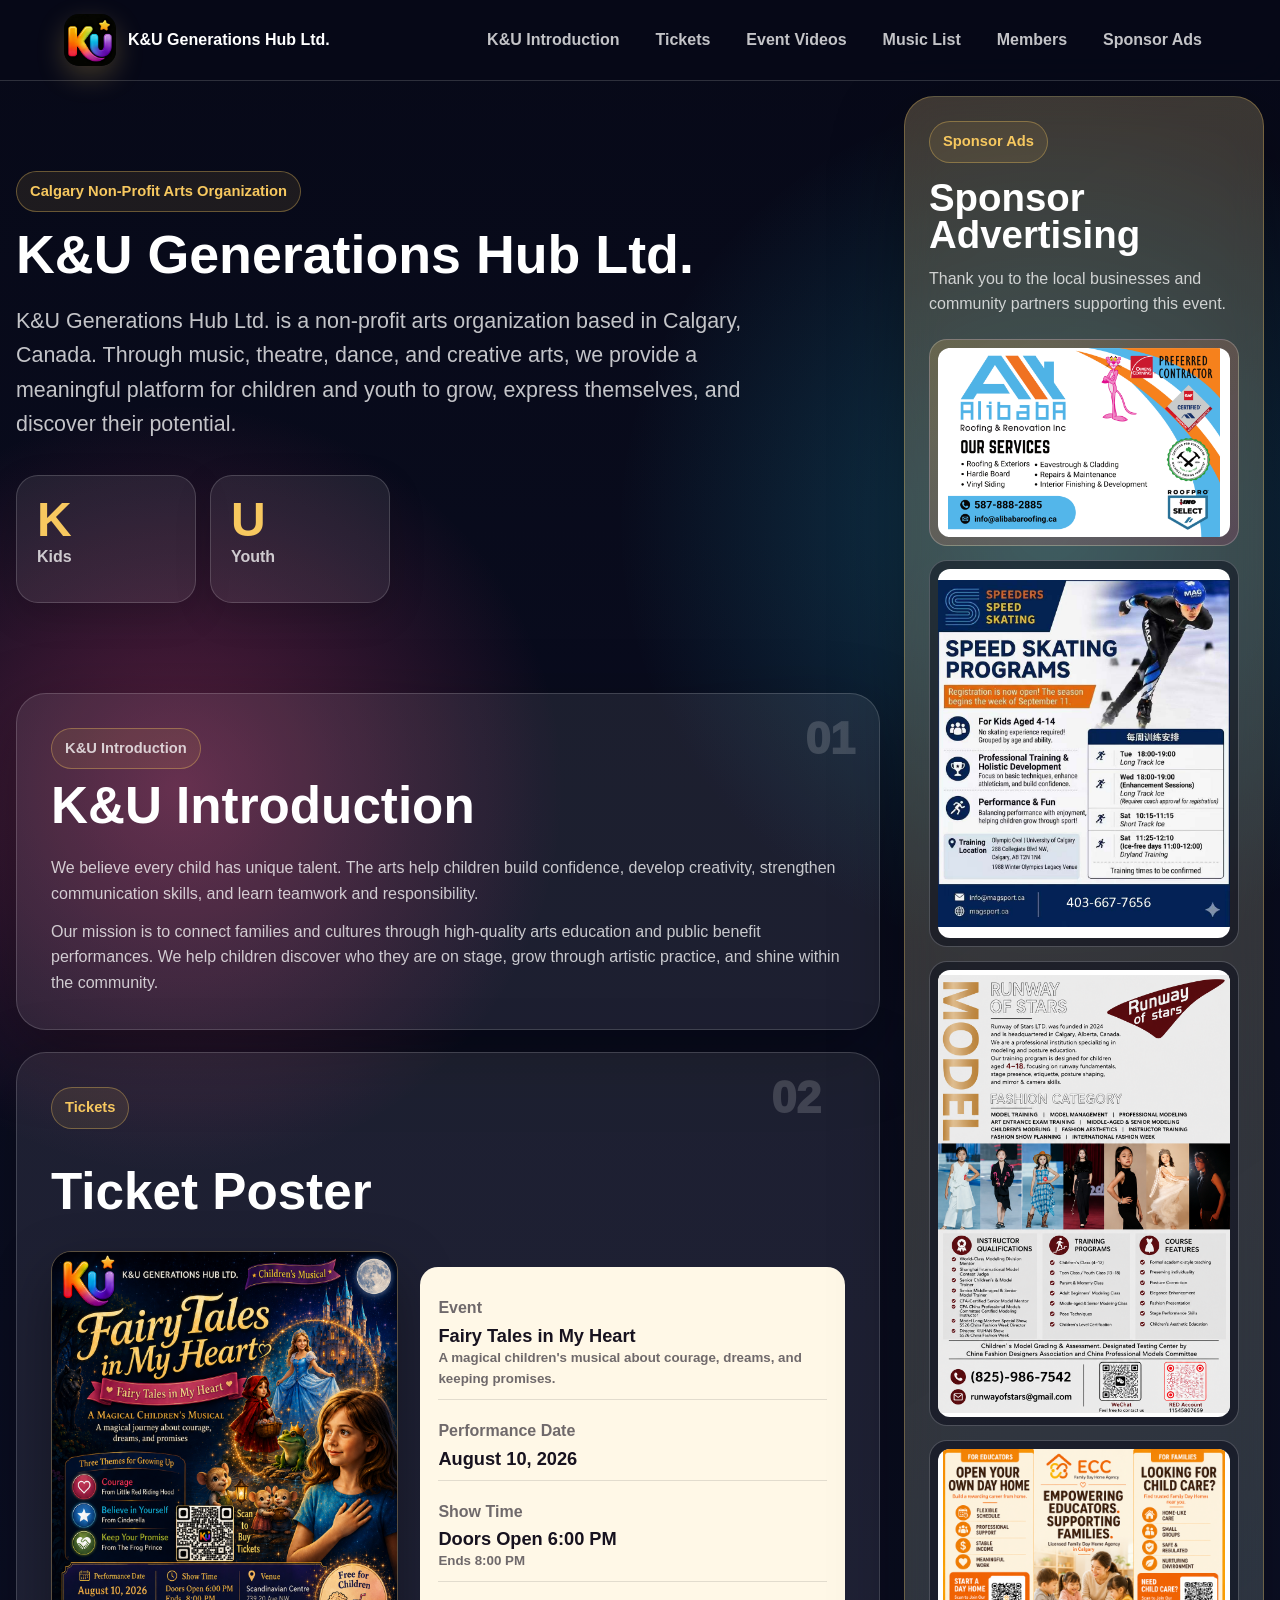
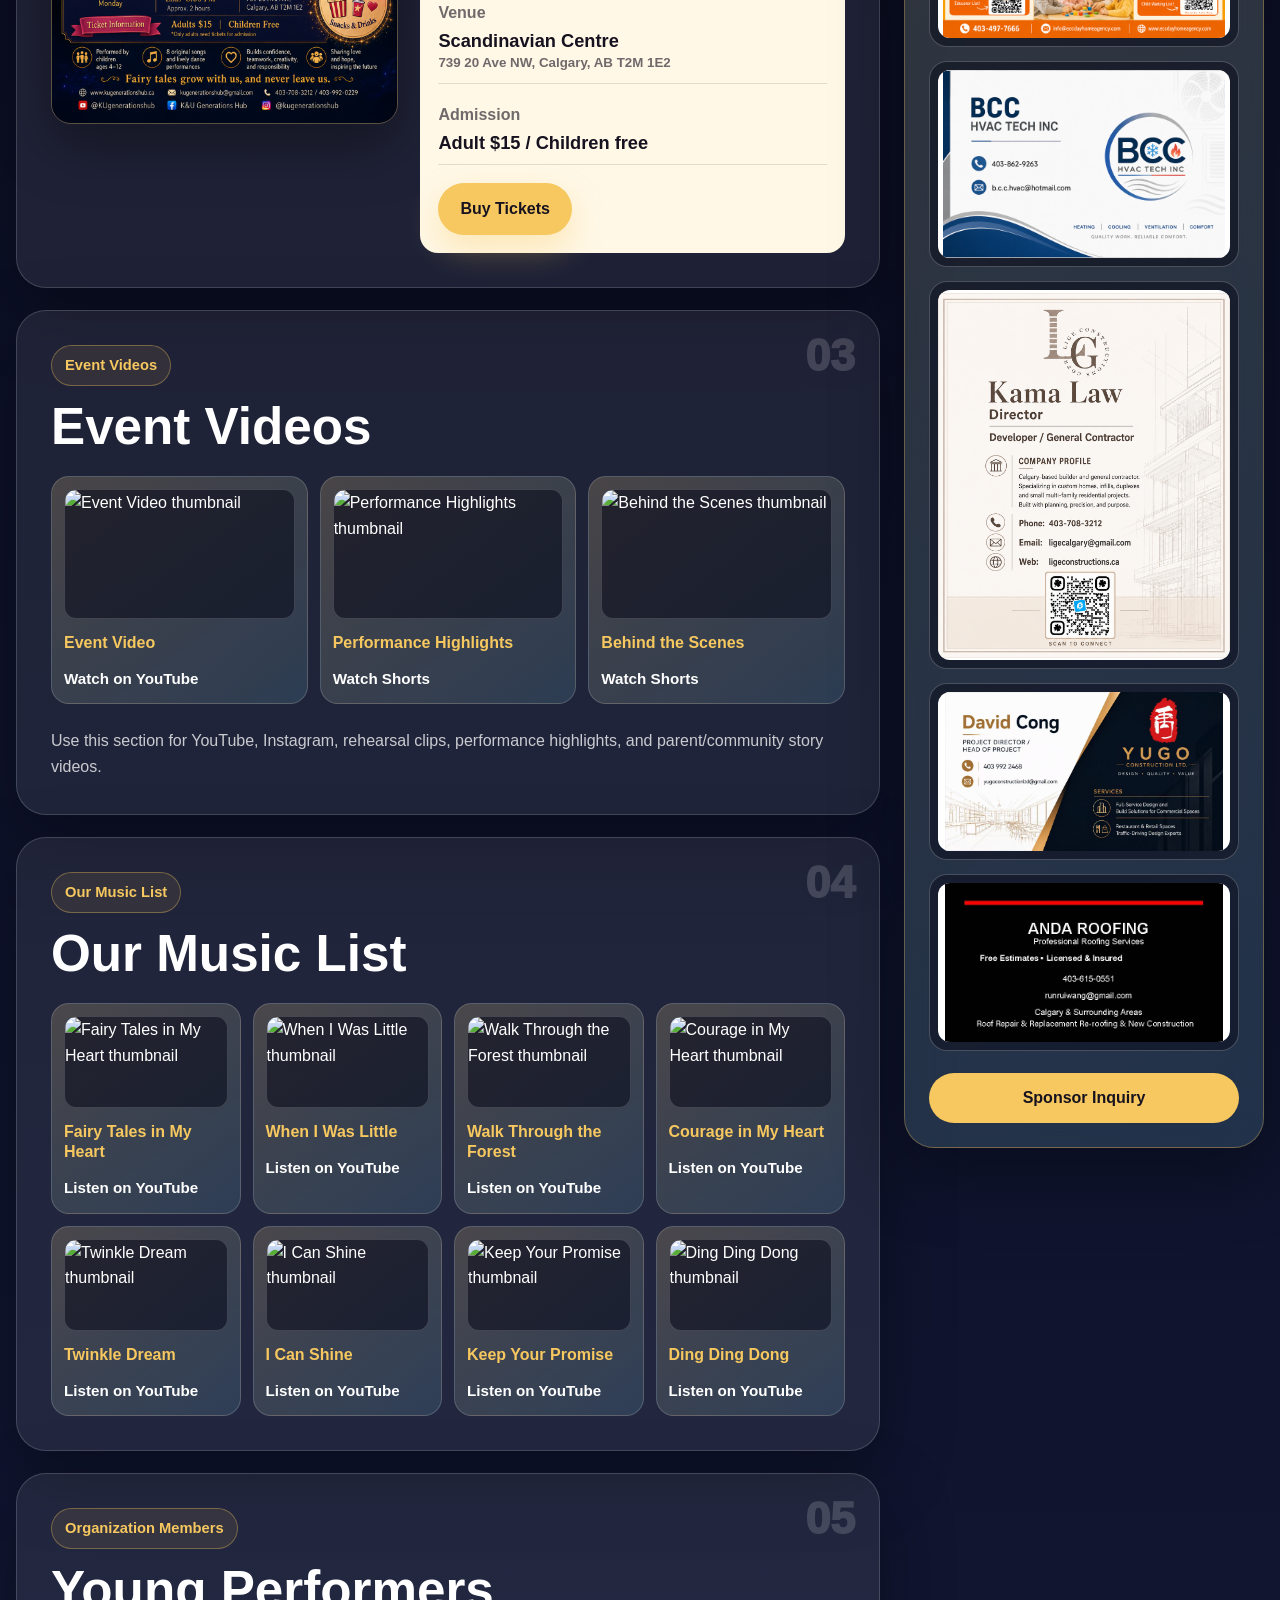
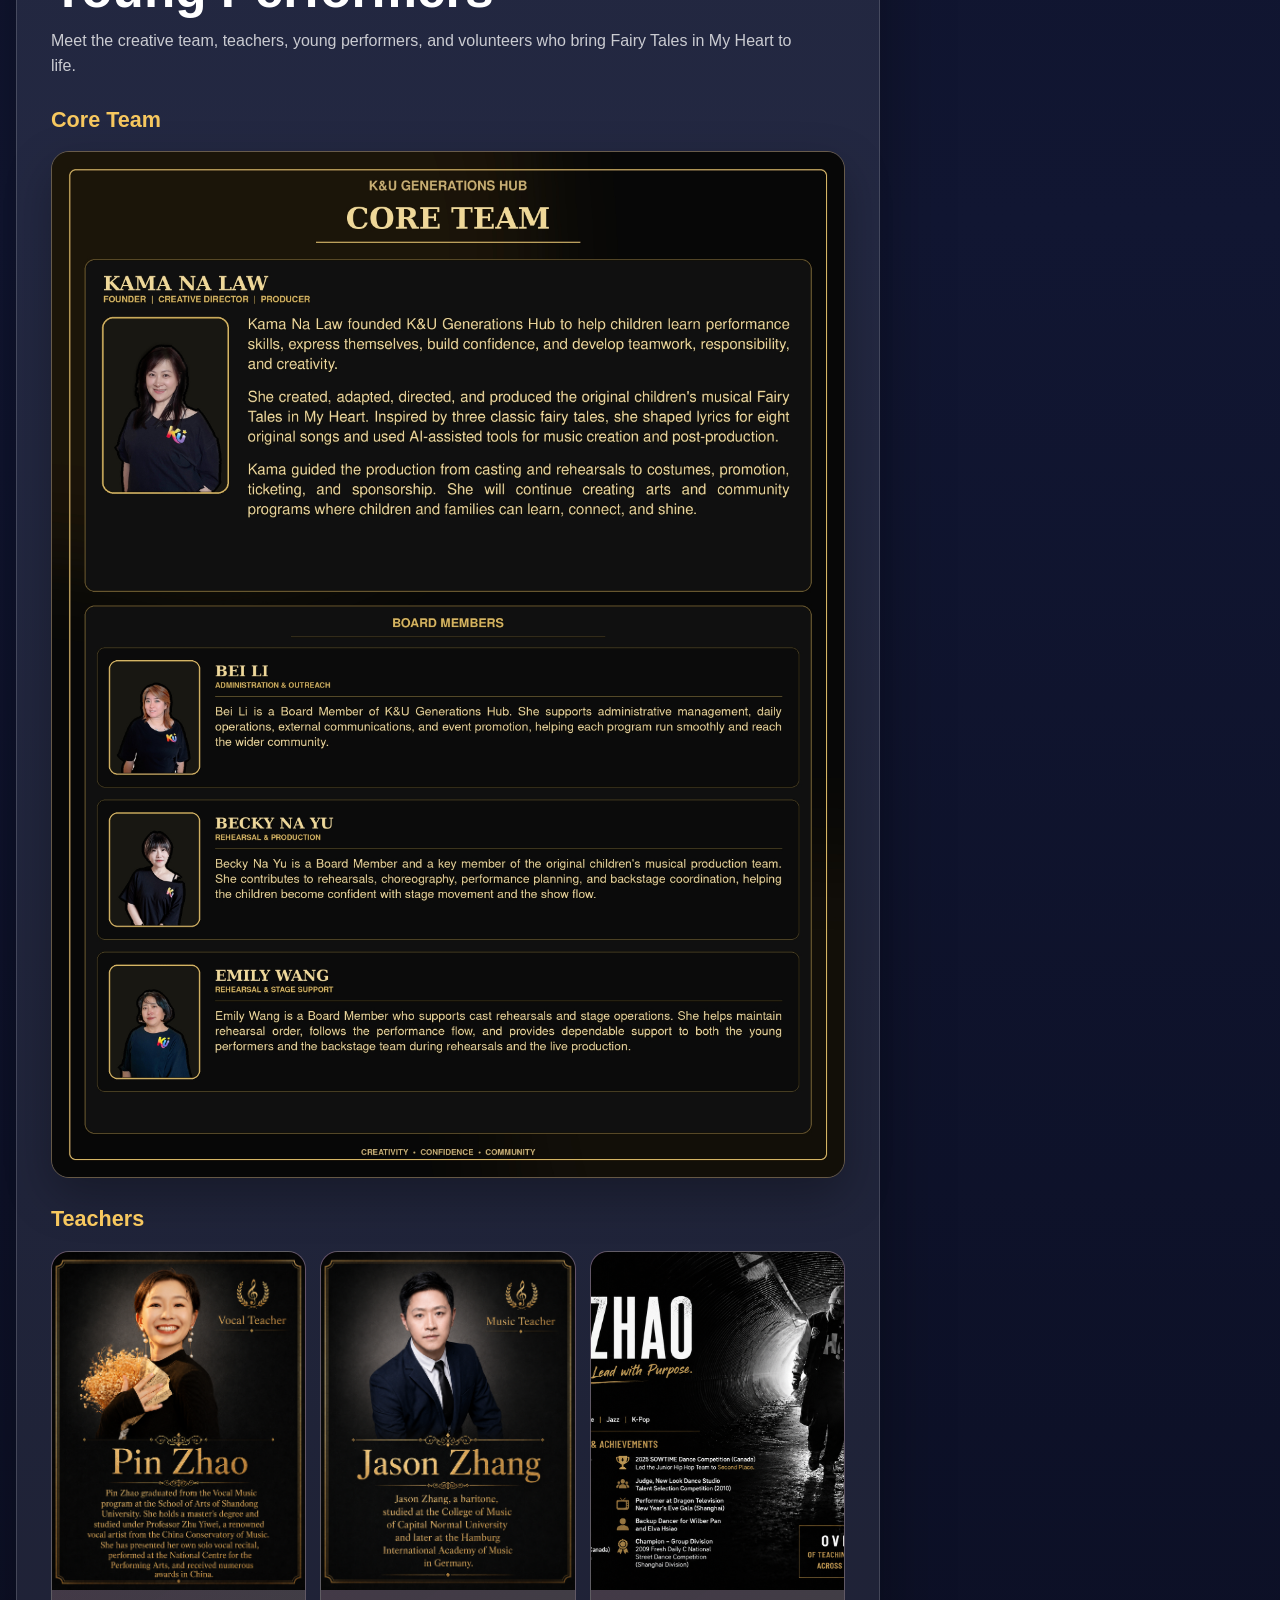
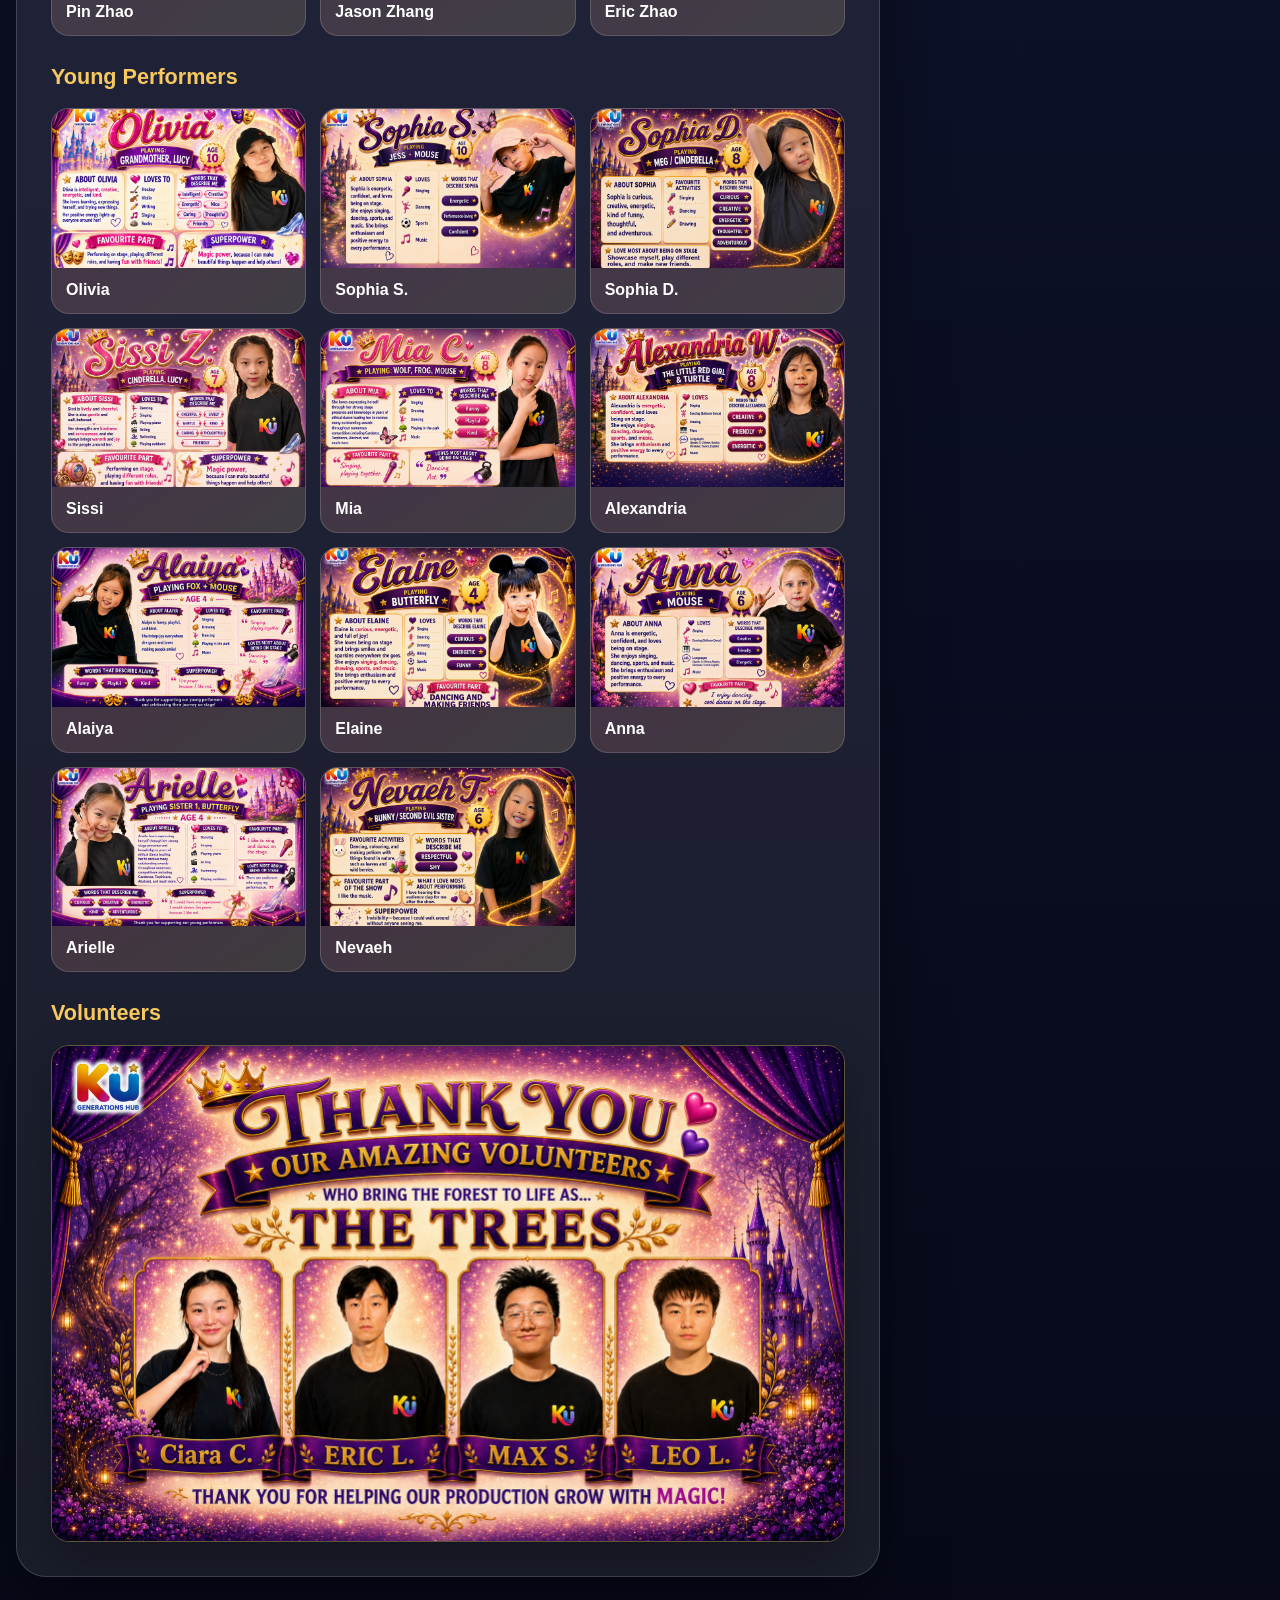
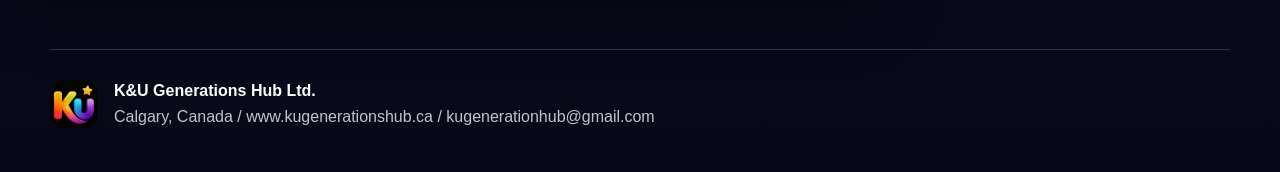
==== index.html @ 38236655 "Add real team and performer member images" ====
<!doctype html>
<html lang="en">
<head>
  <meta charset="utf-8">
  <meta name="viewport" content="width=device-width, initial-scale=1">
  <title>K&U Generations Hub Ltd.</title>
  <meta name="description" content="K&U Generations Hub Ltd. is a Calgary non-profit arts organization supporting children and youth through music, theatre, dance, and creative arts.">
  <link rel="icon" href="assets/images/ku-logo.jpg" type="image/jpeg">
  <link rel="stylesheet" href="styles.css">
</head>
<body>
  <header class="site-header">
    <a class="brand" href="#top" aria-label="K&U Generations Hub Ltd. home">
      <img src="assets/images/ku-logo.jpg" alt="K&U Generations Hub Ltd. logo">
      <span>K&U Generations Hub Ltd.</span>
    </a>
    <nav class="nav-menu" aria-label="Main navigation">
      <a href="#intro">K&U Introduction</a>
      <a href="#tickets">Tickets</a>
      <a href="#videos">Event Videos</a>
      <a href="#music">Music List</a>
      <a href="#members">Members</a>
      <a href="#sponsors">Sponsor Ads</a>
    </nav>
  </header>

  <main id="top">
    <div class="page-layout">
      <div class="main-content">
        <section class="hero" id="intro">
          <div class="hero-text">
            <p class="eyebrow">Calgary Non-Profit Arts Organization</p>
            <h1>K&U Generations Hub Ltd.</h1>
            <p class="lead">
              K&U Generations Hub Ltd. is a non-profit arts organization based in Calgary, Canada.
              Through music, theatre, dance, and creative arts, we provide a meaningful platform for
              children and youth to grow, express themselves, and discover their potential.
            </p>
            <div class="meaning-grid">
              <article>
                <strong>K</strong>
                <span>Kids</span>
              </article>
              <article>
                <strong>U</strong>
                <span>Youth</span>
              </article>
            </div>
          </div>
        </section>

        <section class="columns-section" aria-label="Main website sections">
          <article class="column-card intro-card">
            <div class="column-number">01</div>
            <p class="eyebrow">K&U Introduction</p>
            <h2>K&U Introduction</h2>
            <p>
              We believe every child has unique talent. The arts help children build confidence,
              develop creativity, strengthen communication skills, and learn teamwork and responsibility.
            </p>
            <p>
              Our mission is to connect families and cultures through high-quality arts education
              and public benefit performances. We help children discover who they are on stage,
              grow through artistic practice, and shine within the community.
            </p>
          </article>

          <article class="column-card ticket-card" id="tickets">
            <div class="column-number">02</div>
            <p class="eyebrow">Tickets</p>
            <h2>Ticket Poster</h2>
            <img class="poster" src="assets/images/fairy-tales-ticket-poster.png" alt="Fairy Tales in My Heart ticket poster">
            <div class="ticket-info compact">
              <ul>
                <li><span>Event</span><strong>Fairy Tales in My Heart</strong><small>A magical children's musical about courage, dreams, and keeping promises.</small></li>
                <li><span>Performance Date</span><strong>August 10, 2026</strong></li>
                <li><span>Show Time</span><strong>Doors Open 6:00 PM</strong><small>Ends 8:00 PM</small></li>
                <li><span>Venue</span><strong>Scandinavian Centre</strong><small>739 20 Ave NW, Calgary, AB T2M 1E2</small></li>
                <li><span>Admission</span><strong>Adult $15 / Children free</strong></li>
              </ul>
              <a class="buy-button" href="https://square.link/u/NRVAyaib?src=embed" target="_blank" rel="noopener">Buy Tickets</a>
            </div>
          </article>

          <article class="column-card videos-card" id="videos">
            <div class="column-number">03</div>
            <p class="eyebrow">Event Videos</p>
            <h2>Event Videos</h2>
            <div class="video-list">
              <a class="video-item" href="https://youtu.be/0PIaN4Xwxjk" target="_blank" rel="noopener" aria-label="Watch event video on YouTube">
                <img src="https://img.youtube.com/vi/0PIaN4Xwxjk/hqdefault.jpg" alt="Event Video thumbnail">
                <span>Event Video</span>
                <strong>Watch on YouTube</strong>
              </a>
              <a class="video-item" href="https://youtube.com/shorts/QG84wf9Qjaw?feature=share" target="_blank" rel="noopener" aria-label="Watch performance highlights on YouTube Shorts">
                <img src="https://img.youtube.com/vi/QG84wf9Qjaw/hqdefault.jpg" alt="Performance Highlights thumbnail">
                <span>Performance Highlights</span>
                <strong>Watch Shorts</strong>
              </a>
              <a class="video-item" href="https://youtube.com/shorts/JumNSYQNK64?feature=share" target="_blank" rel="noopener" aria-label="Watch behind the scenes video on YouTube Shorts">
                <img src="https://img.youtube.com/vi/JumNSYQNK64/hqdefault.jpg" alt="Behind the Scenes thumbnail">
                <span>Behind the Scenes</span>
                <strong>Watch Shorts</strong>
              </a>
            </div>
            <p class="video-note">
              Use this section for YouTube, Instagram, rehearsal clips, performance highlights,
              and parent/community story videos.
            </p>
          </article>
        </section>

        <section class="music-section" id="music" aria-label="Our music list">
          <div class="column-card music-card">
            <div class="column-number">04</div>
            <p class="eyebrow">Our Music List</p>
            <h2>Our Music List</h2>
            <div class="music-list">
              <a class="music-item" href="https://youtu.be/6_Ej_U8LphM?si=r85ldvucTSqxPOU5" target="_blank" rel="noopener">
                <img src="https://img.youtube.com/vi/6_Ej_U8LphM/hqdefault.jpg" alt="Fairy Tales in My Heart thumbnail">
                <span>Fairy Tales in My Heart</span>
                <strong>Listen on YouTube</strong>
              </a>
              <a class="music-item" href="https://youtu.be/LoVdP77OT7w?si=3t6QFKu4wYjfTGxF" target="_blank" rel="noopener">
                <img src="https://img.youtube.com/vi/LoVdP77OT7w/hqdefault.jpg" alt="When I Was Little thumbnail">
                <span>When I Was Little</span>
                <strong>Listen on YouTube</strong>
              </a>
              <a class="music-item" href="https://youtu.be/XUxOGo9n_Vw?si=2nyyWbsW5t5L-nQO" target="_blank" rel="noopener">
                <img src="https://img.youtube.com/vi/XUxOGo9n_Vw/hqdefault.jpg" alt="Walk Through the Forest thumbnail">
                <span>Walk Through the Forest</span>
                <strong>Listen on YouTube</strong>
              </a>
              <a class="music-item" href="https://youtu.be/s7mJ6SVFz50?si=1229h3-YjA0xu44q" target="_blank" rel="noopener">
                <img src="https://img.youtube.com/vi/s7mJ6SVFz50/hqdefault.jpg" alt="Courage in My Heart thumbnail">
                <span>Courage in My Heart</span>
                <strong>Listen on YouTube</strong>
              </a>
              <a class="music-item" href="https://youtu.be/vlib7blF-3M?si=nkpiRO6xT84Nm10r" target="_blank" rel="noopener">
                <img src="https://img.youtube.com/vi/vlib7blF-3M/hqdefault.jpg" alt="Twinkle Dream thumbnail">
                <span>Twinkle Dream</span>
                <strong>Listen on YouTube</strong>
              </a>
              <a class="music-item" href="https://youtu.be/huM-LQSi4no?si=jfz4DQmOCFou2rpV" target="_blank" rel="noopener">
                <img src="https://img.youtube.com/vi/huM-LQSi4no/hqdefault.jpg" alt="I Can Shine thumbnail">
                <span>I Can Shine</span>
                <strong>Listen on YouTube</strong>
              </a>
              <a class="music-item" href="https://youtu.be/C2AGCW4T-RY?si=TdszypZ-E_TwWSCav" target="_blank" rel="noopener">
                <img src="https://img.youtube.com/vi/C2AGCW4T-RY/hqdefault.jpg" alt="Keep Your Promise thumbnail">
                <span>Keep Your Promise</span>
                <strong>Listen on YouTube</strong>
              </a>
              <a class="music-item" href="https://youtu.be/BMdBeQa35s8?si=v00Wmjn7p_UnwYmB" target="_blank" rel="noopener">
                <img src="https://img.youtube.com/vi/BMdBeQa35s8/hqdefault.jpg" alt="Ding Ding Dong thumbnail">
                <span>Ding Ding Dong</span>
                <strong>Listen on YouTube</strong>
              </a>
            </div>
          </div>
        </section>

        <section class="members-section" id="members" aria-label="Organization members and young performers">
          <div class="column-card members-card">
            <div class="column-number">05</div>
            <p class="eyebrow">Organization Members</p>
            <h2>Young Performers</h2>
            <p class="members-intro">
              Meet the creative team, teachers, young performers, and volunteers who bring
              Fairy Tales in My Heart to life.
            </p>
            <div class="member-showcase">
              <article class="member-feature">
                <h3>Core Team</h3>
                <img src="assets/images/members/core-team.jpg" alt="K&U Generations Hub core team">
              </article>

              <div class="member-group">
                <h3>Teachers</h3>
                <div class="member-grid teacher-grid">
                  <figure class="member-photo">
                    <img src="assets/images/members/pin-zhao.png" alt="Pin Zhao vocal teacher">
                    <figcaption>Pin Zhao</figcaption>
                  </figure>
                  <figure class="member-photo">
                    <img src="assets/images/members/jason-zhang.png" alt="Jason Zhang music teacher">
                    <figcaption>Jason Zhang</figcaption>
                  </figure>
                  <figure class="member-photo">
                    <img src="assets/images/members/eric-zhao.png" alt="Eric Zhao dance teacher">
                    <figcaption>Eric Zhao</figcaption>
                  </figure>
                </div>
              </div>

              <div class="member-group">
                <h3>Young Performers</h3>
                <div class="member-grid performer-grid">
                  <figure class="member-photo">
                    <img src="assets/images/members/olivia.png" alt="Olivia young performer">
                    <figcaption>Olivia</figcaption>
                  </figure>
                  <figure class="member-photo">
                    <img src="assets/images/members/sophia-s.png" alt="Sophia S. young performer">
                    <figcaption>Sophia S.</figcaption>
                  </figure>
                  <figure class="member-photo">
                    <img src="assets/images/members/sophia-d.png" alt="Sophia D. young performer">
                    <figcaption>Sophia D.</figcaption>
                  </figure>
                  <figure class="member-photo">
                    <img src="assets/images/members/sissi.jpg" alt="Sissi young performer">
                    <figcaption>Sissi</figcaption>
                  </figure>
                  <figure class="member-photo">
                    <img src="assets/images/members/mia.png" alt="Mia young performer">
                    <figcaption>Mia</figcaption>
                  </figure>
                  <figure class="member-photo">
                    <img src="assets/images/members/alexandria.png" alt="Alexandria young performer">
                    <figcaption>Alexandria</figcaption>
                  </figure>
                  <figure class="member-photo">
                    <img src="assets/images/members/alaiya.png" alt="Alaiya young performer">
                    <figcaption>Alaiya</figcaption>
                  </figure>
                  <figure class="member-photo">
                    <img src="assets/images/members/elaine.png" alt="Elaine young performer">
                    <figcaption>Elaine</figcaption>
                  </figure>
                  <figure class="member-photo">
                    <img src="assets/images/members/anna.png" alt="Anna young performer">
                    <figcaption>Anna</figcaption>
                  </figure>
                  <figure class="member-photo">
                    <img src="assets/images/members/arielle.png" alt="Arielle young performer">
                    <figcaption>Arielle</figcaption>
                  </figure>
                  <figure class="member-photo">
                    <img src="assets/images/members/nevaeh.png" alt="Nevaeh young performer">
                    <figcaption>Nevaeh</figcaption>
                  </figure>
                </div>
              </div>

              <article class="member-feature">
                <h3>Volunteers</h3>
                <img src="assets/images/members/volunteers.png" alt="K&U Generations Hub volunteers">
              </article>
            </div>
          </div>
        </section>

      </div>

      <aside class="sponsor-sidebar" id="sponsors" aria-label="Sponsor advertising">
        <p class="eyebrow">Sponsor Ads</p>
        <h2>Sponsor Advertising</h2>
        <p class="sponsor-intro">Thank you to the local businesses and community partners supporting this event.</p>
        <div class="ad-slots">
          <figure class="ad-slot ad-landscape featured-ad">
            <img src="assets/images/sponsors/alibaba-banner.png" alt="AliBaba sponsor banner">
          </figure>
          <figure class="ad-slot ad-portrait">
            <img src="assets/images/sponsors/speeders-speed-skating.jpg" alt="Speeders Speed Skating sponsor ad">
          </figure>
          <figure class="ad-slot ad-tall">
            <img src="assets/images/sponsors/runway-of-stars.png" alt="Runway of Stars sponsor ad">
          </figure>
          <figure class="ad-slot ad-landscape">
            <img src="assets/images/sponsors/ecc-day-home-agency.png" alt="ECC Family Day Home Agency sponsor ad">
          </figure>
          <figure class="ad-slot ad-landscape">
            <img src="assets/images/sponsors/bcc-hvac-tech.png" alt="BCC HVAC Tech Inc sponsor ad">
          </figure>
          <figure class="ad-slot ad-portrait">
            <img src="assets/images/sponsors/lige-construction.png" alt="Lige Construction sponsor ad">
          </figure>
          <figure class="ad-slot ad-wide">
            <img src="assets/images/sponsors/yugo-construction.jpg" alt="YUGO Construction sponsor ad">
          </figure>
          <figure class="ad-slot ad-wide">
            <img src="assets/images/sponsors/anda-roofing.jpg" alt="ANDA Roofing sponsor ad">
          </figure>
        </div>
        <a class="sponsor-button" href="mailto:kugenerationhub@gmail.com?subject=Sponsor%20Advertising%20Inquiry">Sponsor Inquiry</a>
      </aside>
    </div>
  </main>

  <footer class="site-footer">
    <img src="assets/images/ku-logo.jpg" alt="" aria-hidden="true">
    <div>
      <strong>K&U Generations Hub Ltd.</strong>
      <p>Calgary, Canada / www.kugenerationshub.ca / kugenerationhub@gmail.com</p>
    </div>
  </footer>
</body>
</html>
---- styles.css ----
:root {
  --night: #070918;
  --midnight: #111632;
  --ink: #17121f;
  --gold: #f7c85f;
  --rose: #f04480;
  --cyan: #28c8ee;
  --white: #ffffff;
  --soft: rgba(255, 255, 255, 0.76);
  --line: rgba(255, 255, 255, 0.16);
  --panel: rgba(255, 255, 255, 0.08);
  --shadow: 0 24px 70px rgba(0, 0, 0, 0.34);
}

* {
  box-sizing: border-box;
}

html {
  scroll-behavior: smooth;
}

body {
  margin: 0;
  color: var(--white);
  font-family: Inter, "Segoe UI", Arial, sans-serif;
  line-height: 1.6;
  background:
    radial-gradient(circle at 14% 12%, rgba(240, 68, 128, 0.35), transparent 24rem),
    radial-gradient(circle at 82% 8%, rgba(40, 200, 238, 0.26), transparent 27rem),
    linear-gradient(180deg, var(--night), var(--midnight) 52%, var(--night));
}

a {
  color: inherit;
  text-decoration: none;
}

img {
  display: block;
  max-width: 100%;
}

.site-header {
  position: sticky;
  top: 0;
  z-index: 10;
  display: flex;
  align-items: center;
  justify-content: space-between;
  gap: 20px;
  padding: 14px clamp(18px, 5vw, 64px);
  background: rgba(7, 9, 24, 0.82);
  border-bottom: 1px solid var(--line);
  backdrop-filter: blur(18px);
}

.brand {
  display: flex;
  align-items: center;
  gap: 12px;
  font-weight: 900;
}

.brand img {
  width: 52px;
  height: 52px;
  object-fit: cover;
  border-radius: 15px;
  box-shadow: 0 10px 28px rgba(247, 200, 95, 0.24);
}

.nav-menu {
  display: flex;
  gap: 8px;
  font-weight: 800;
}

.nav-menu a {
  padding: 10px 14px;
  color: var(--soft);
  border-radius: 999px;
}

.nav-menu a:hover {
  color: var(--white);
  background: var(--panel);
}

.page-layout {
  width: min(1440px, calc(100% - 32px));
  margin: 0 auto;
  display: grid;
  grid-template-columns: minmax(0, 1fr) minmax(300px, 360px);
  gap: 24px;
  align-items: start;
}

.main-content {
  min-width: 0;
}

.hero {
  min-height: auto;
  padding: clamp(44px, 7vw, 90px) 0;
}

.hero-text {
  max-width: 900px;
}

.eyebrow {
  display: inline-flex;
  width: fit-content;
  margin: 0 0 16px;
  padding: 8px 13px;
  color: var(--gold);
  font-size: 0.92rem;
  font-weight: 900;
  border: 1px solid rgba(247, 200, 95, 0.35);
  border-radius: 999px;
  background: rgba(247, 200, 95, 0.09);
}

h1,
h2,
h3,
p {
  margin-top: 0;
}

h1 {
  margin-bottom: 22px;
  font-size: clamp(2.1rem, 4.2vw, 4.4rem);
  line-height: 1;
  white-space: nowrap;
}

h2 {
  margin-bottom: 12px;
  font-size: clamp(1.9rem, 4vw, 3.5rem);
  line-height: 0.98;
}

.lead,
.intro-card p,
.section-heading p,
.video-note,
.site-footer p {
  color: var(--soft);
}

.lead {
  max-width: 760px;
  font-size: clamp(1.12rem, 2vw, 1.34rem);
}

.meaning-grid {
  display: grid;
  grid-template-columns: repeat(2, minmax(120px, 180px));
  gap: 14px;
  margin-top: 34px;
}

.meaning-grid article {
  min-height: 128px;
  padding: 20px;
  border: 1px solid var(--line);
  border-radius: 22px;
  background: var(--panel);
  box-shadow: 0 12px 36px rgba(0, 0, 0, 0.15);
}

.meaning-grid strong {
  display: block;
  color: var(--gold);
  font-size: 3rem;
  line-height: 1;
}

.meaning-grid span {
  color: var(--soft);
  font-weight: 800;
}

.columns-section {
  display: grid;
  grid-template-columns: 1fr;
  gap: 22px;
  align-items: start;
}

.column-card {
  position: relative;
  min-height: 100%;
  padding: clamp(24px, 4vw, 34px);
  border: 1px solid var(--line);
  border-radius: 30px;
  background: var(--panel);
  box-shadow: var(--shadow);
}

.column-number {
  position: absolute;
  top: 22px;
  right: 24px;
  color: rgba(255, 255, 255, 0.16);
  font-size: 2.8rem;
  line-height: 1;
  font-weight: 950;
}

.intro-card {
  display: grid;
  align-content: start;
  gap: 12px;
}

.ticket-card {
  display: grid;
  grid-template-columns: minmax(280px, 0.9fr) minmax(320px, 1.1fr);
  gap: 22px;
  align-items: start;
}

.ticket-card .column-number,
.ticket-card .eyebrow,
.ticket-card h2 {
  grid-column: 1 / -1;
}

.intro-card p,
.video-note {
  margin-bottom: 0;
}

.poster {
  width: 100%;
  border: 1px solid rgba(247, 200, 95, 0.28);
  border-radius: 20px;
  box-shadow: 0 22px 56px rgba(0, 0, 0, 0.36);
}

.ticket-info {
  color: var(--ink);
  background: #fff8e7;
}

.ticket-info.compact {
  margin-top: 16px;
  padding: 18px;
  border-radius: 18px;
}

.ticket-info ul {
  display: grid;
  gap: 8px;
  padding: 0;
  margin: 0 0 18px;
  list-style: none;
}

.ticket-info li {
  padding: 10px 0;
  border-bottom: 1px solid rgba(23, 18, 31, 0.12);
}

.ticket-info span,
.ticket-info small {
  display: block;
  color: rgba(23, 18, 31, 0.62);
  font-weight: 800;
}

.ticket-info strong {
  display: block;
  margin-top: 4px;
  font-size: 1.14rem;
  line-height: 1.2;
}

.buy-button {
  display: inline-flex;
  min-height: 52px;
  align-items: center;
  justify-content: center;
  padding: 13px 22px;
  color: var(--ink);
  font-weight: 900;
  border-radius: 999px;
  background: var(--gold);
  box-shadow: 0 14px 32px rgba(247, 200, 95, 0.36);
}

.video-list {
  display: grid;
  grid-template-columns: repeat(3, minmax(0, 1fr));
  gap: 12px;
  margin: 24px 0;
}

.video-item,
.music-item {
  display: grid;
  gap: 14px;
  min-height: 92px;
  padding: 12px;
  border: 1px solid var(--line);
  border-radius: 18px;
  background:
    linear-gradient(145deg, rgba(247, 200, 95, 0.14), rgba(40, 200, 238, 0.08)),
    rgba(255, 255, 255, 0.06);
}

.video-item {
  grid-template-columns: 1fr;
  align-content: start;
}

.music-item {
  grid-template-columns: 1fr;
  align-content: start;
}

.video-item img,
.music-item img {
  width: 100%;
  aspect-ratio: 16 / 9;
  object-fit: cover;
  border: 1px solid rgba(255, 255, 255, 0.16);
  border-radius: 12px;
  background: rgba(7, 9, 24, 0.55);
}

.video-item span,
.music-item span {
  color: var(--gold);
  font-weight: 900;
  line-height: 1.25;
}

.video-item strong,
.music-item strong {
  color: var(--white);
  font-size: 0.95rem;
}

.music-section {
  margin-top: 22px;
}

.members-section {
  margin-top: 22px;
}

.music-card {
  min-height: auto;
}

.music-list {
  display: grid;
  grid-template-columns: repeat(4, minmax(0, 1fr));
  gap: 12px;
  margin-top: 24px;
}

.members-intro {
  max-width: 760px;
  color: var(--soft);
}

.member-showcase {
  display: grid;
  gap: 24px;
  margin-top: 24px;
}

.member-feature,
.member-group {
  display: grid;
  gap: 14px;
}

.member-feature h3,
.member-group h3 {
  margin-bottom: 0;
  color: var(--gold);
  font-size: 1.35rem;
}

.member-feature img {
  width: 100%;
  border: 1px solid rgba(247, 200, 95, 0.32);
  border-radius: 18px;
  box-shadow: 0 18px 46px rgba(0, 0, 0, 0.28);
}

.member-grid {
  display: grid;
  gap: 14px;
}

.teacher-grid {
  grid-template-columns: repeat(3, minmax(0, 1fr));
}

.performer-grid {
  grid-template-columns: repeat(3, minmax(0, 1fr));
}

.member-photo {
  margin: 0;
  overflow: hidden;
  border: 1px solid var(--line);
  border-radius: 18px;
  background:
    linear-gradient(145deg, rgba(240, 68, 128, 0.14), rgba(247, 200, 95, 0.1)),
    rgba(255, 255, 255, 0.06);
}

.member-photo img {
  width: 100%;
  aspect-ratio: 16 / 10;
  object-fit: cover;
  background: rgba(7, 9, 24, 0.55);
}

.teacher-grid .member-photo img {
  aspect-ratio: 3 / 4;
  object-fit: cover;
}

.member-photo figcaption {
  padding: 12px 14px 14px;
  color: var(--white);
  font-weight: 900;
  line-height: 1.2;
}

.sponsor-sidebar {
  position: sticky;
  top: 96px;
  width: 100%;
  max-height: none;
  overflow: visible;
  margin-top: 0;
  padding: 24px;
  border: 1px solid rgba(247, 200, 95, 0.3);
  border-radius: 30px;
  background:
    linear-gradient(145deg, rgba(247, 200, 95, 0.16), rgba(40, 200, 238, 0.08)),
    rgba(255, 255, 255, 0.08);
  box-shadow: var(--shadow);
  backdrop-filter: blur(18px);
}

.sponsor-sidebar h2 {
  font-size: clamp(1.65rem, 3vw, 2.4rem);
}

.sponsor-intro {
  color: var(--soft);
}

.ad-slots {
  display: grid;
  gap: 14px;
  margin: 22px 0;
}

.ad-slot {
  margin: 0;
  overflow: hidden;
  padding: 8px;
  border: 1px solid rgba(255, 255, 255, 0.22);
  border-radius: 18px;
  background: rgba(7, 9, 24, 0.48);
}

.ad-slot.featured-ad {
  background: linear-gradient(145deg, rgba(247, 200, 95, 0.22), rgba(240, 68, 128, 0.16));
}

.ad-slot img {
  width: 100%;
  height: 100%;
  object-fit: contain;
  border-radius: 12px;
  background: #fff;
}

.ad-landscape {
  aspect-ratio: 3 / 2;
}

.ad-wide {
  aspect-ratio: 7 / 4;
}

.ad-portrait {
  aspect-ratio: 4 / 5;
}

.ad-tall {
  aspect-ratio: 2 / 3;
}

.sponsor-button {
  display: inline-flex;
  width: 100%;
  min-height: 50px;
  align-items: center;
  justify-content: center;
  padding: 12px 16px;
  border-radius: 999px;
  color: var(--ink);
  background: var(--gold);
  font-weight: 900;
}

.site-footer {
  width: min(1180px, calc(100% - 32px));
  margin: 72px auto 0;
  padding: 28px 0 42px;
  display: flex;
  align-items: center;
  gap: 16px;
  border-top: 1px solid var(--line);
}

.site-footer img {
  width: 48px;
  height: 48px;
  object-fit: cover;
  border-radius: 14px;
}

.site-footer p {
  margin-bottom: 0;
}

@media (max-width: 980px) {
  .page-layout {
    width: min(1180px, calc(100% - 32px));
    grid-template-columns: 1fr;
  }

  .hero,
  .columns-section {
    grid-template-columns: 1fr;
  }

  .hero {
    min-height: auto;
  }

  .sponsor-sidebar {
    position: static;
    margin-top: 28px;
  }

  .ticket-card {
    grid-template-columns: 1fr;
  }

  .music-list {
    grid-template-columns: repeat(2, minmax(0, 1fr));
  }

  .video-list {
    grid-template-columns: 1fr;
  }

  .member-grid {
    grid-template-columns: 1fr;
  }
}

@media (max-width: 640px) {
  .site-header,
  .site-footer {
    align-items: flex-start;
    flex-direction: column;
  }

  .nav-menu {
    flex-wrap: wrap;
  }

  .meaning-grid {
    grid-template-columns: 1fr;
  }

  h1 {
    font-size: clamp(1.75rem, 8vw, 2.4rem);
  }

  .music-list {
    grid-template-columns: 1fr;
  }

}
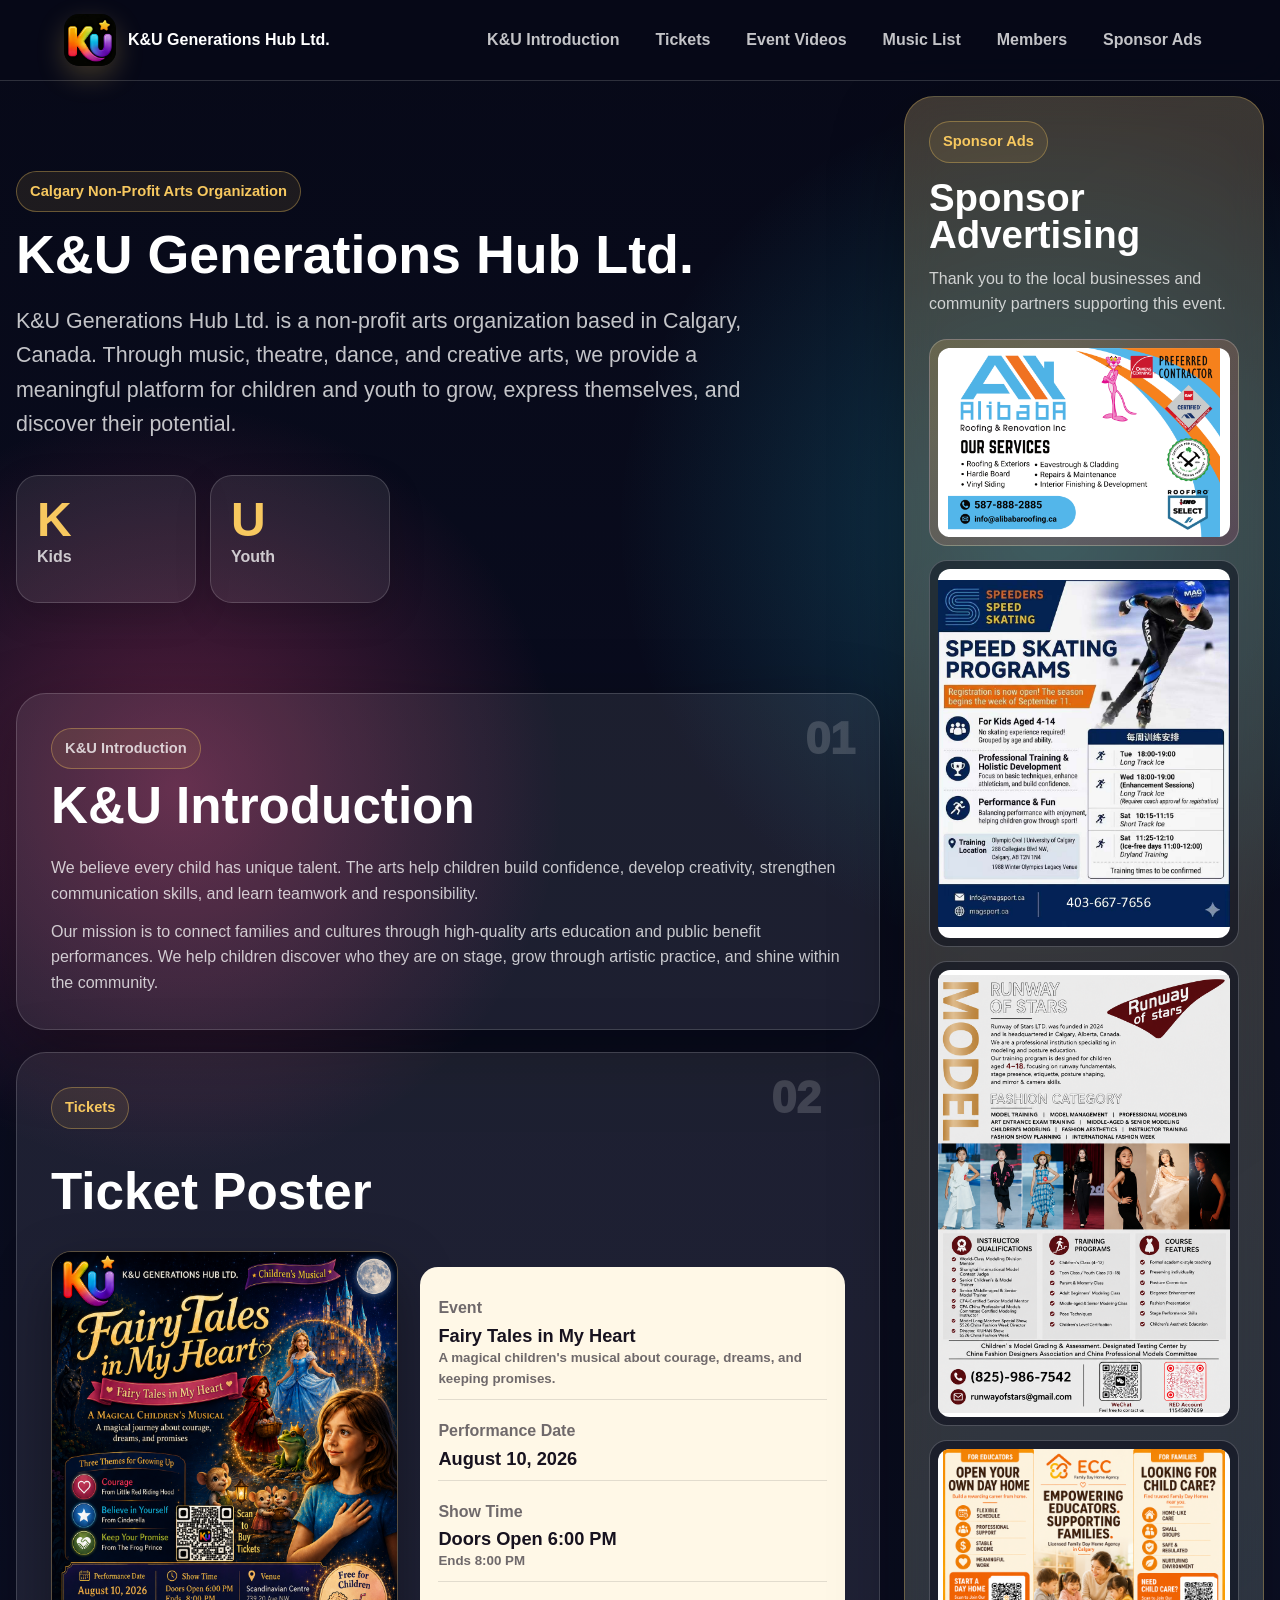
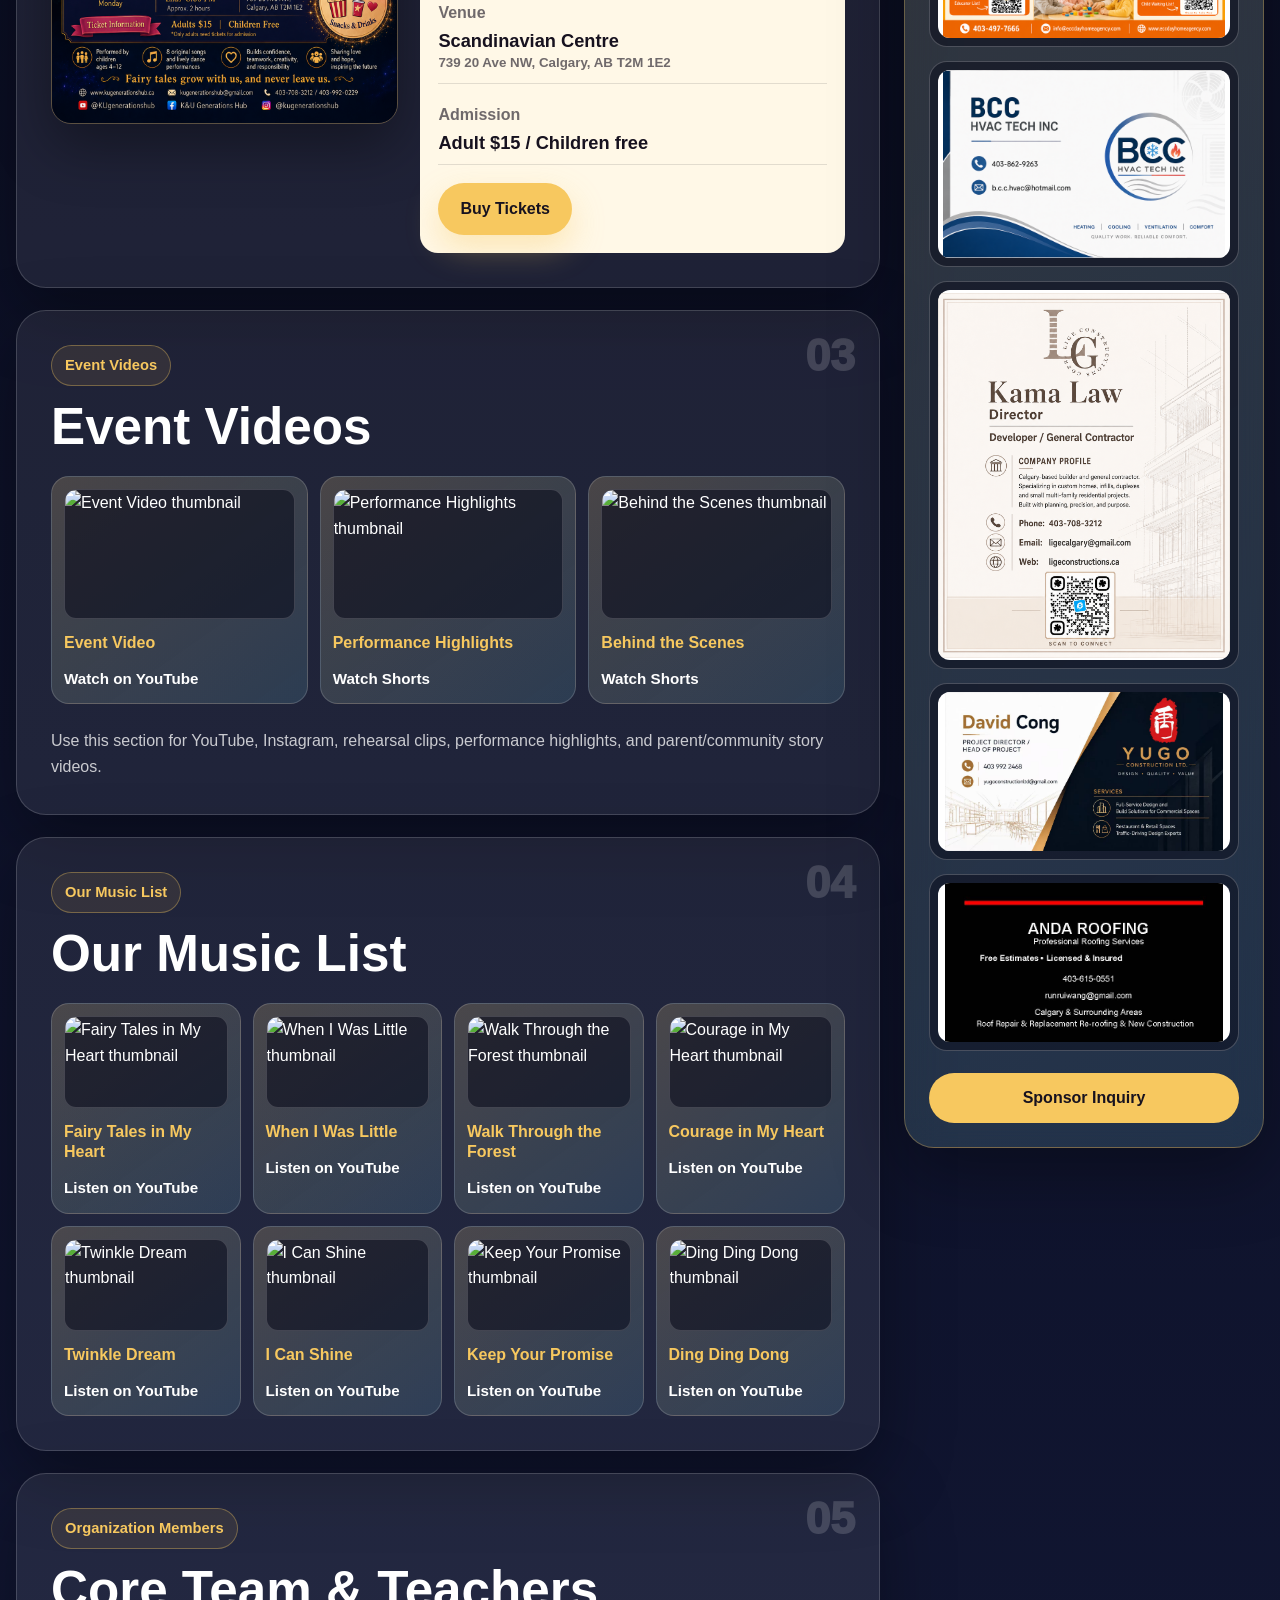
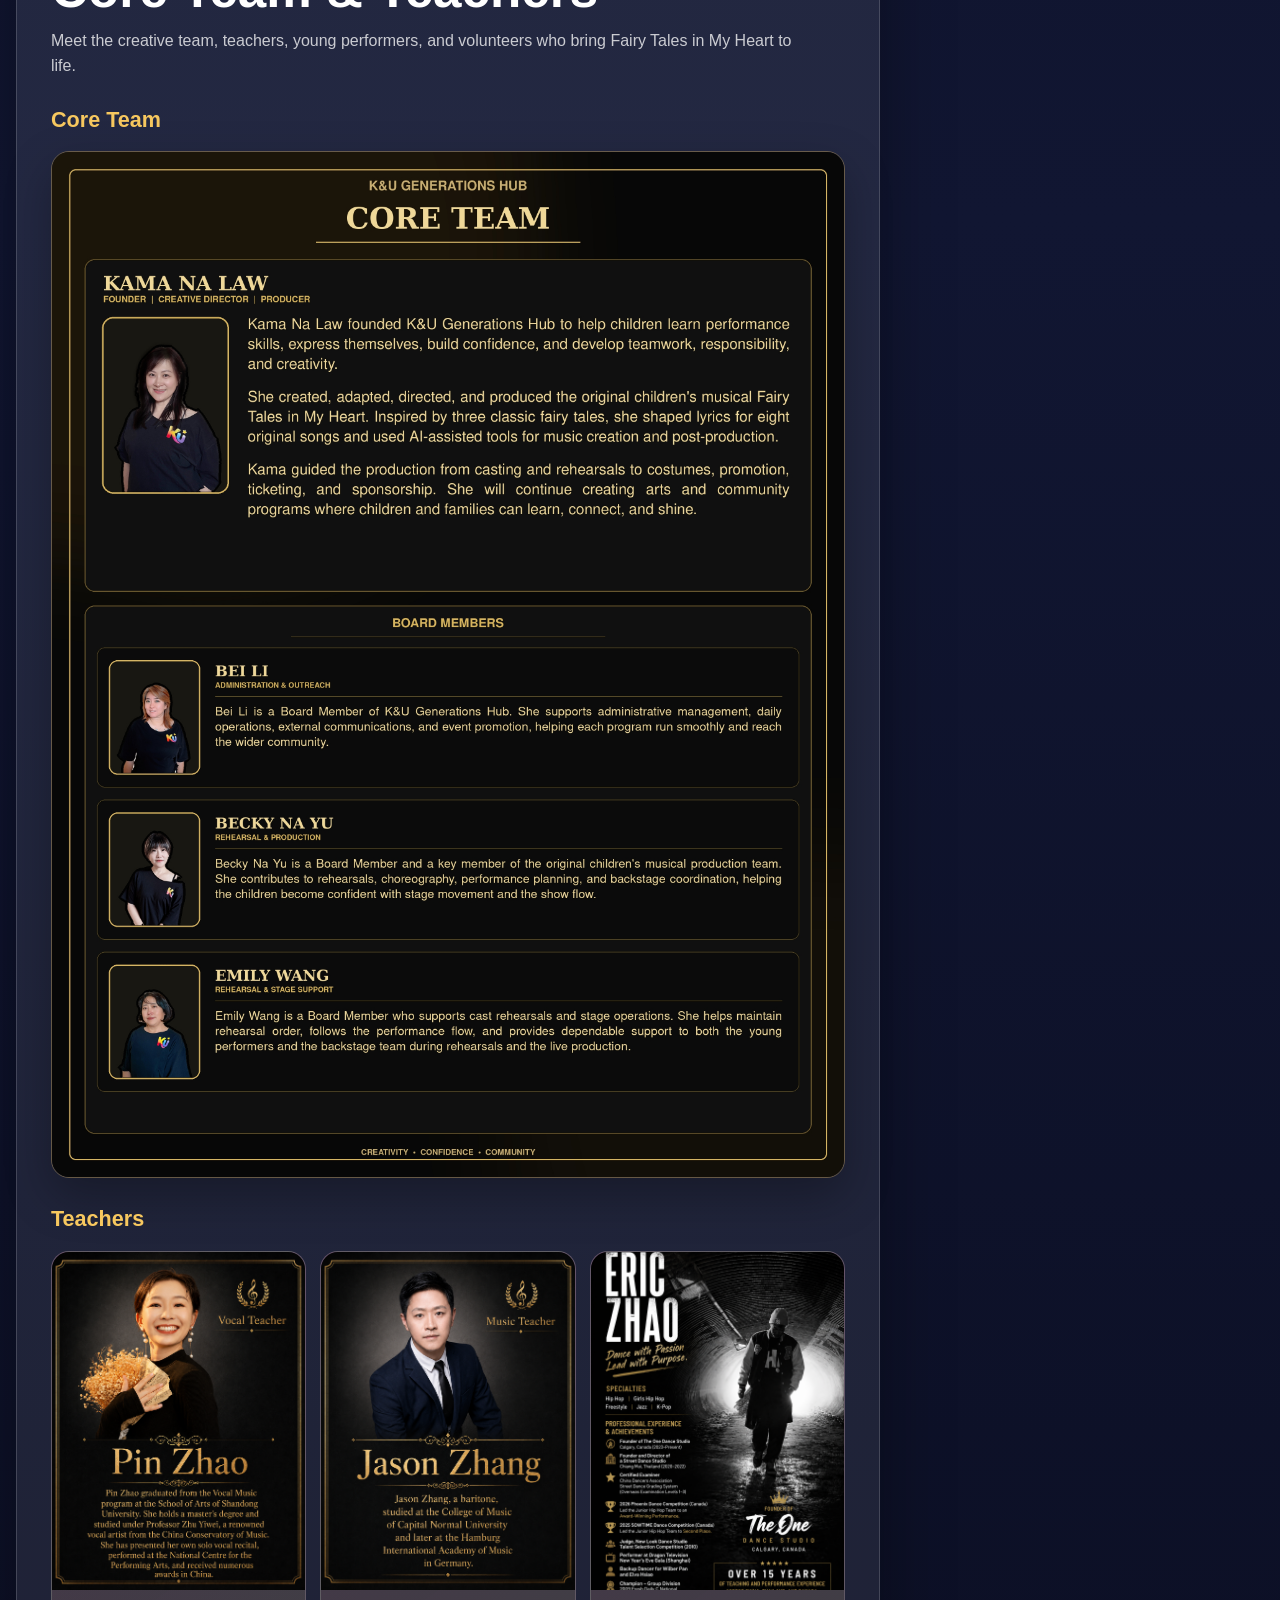
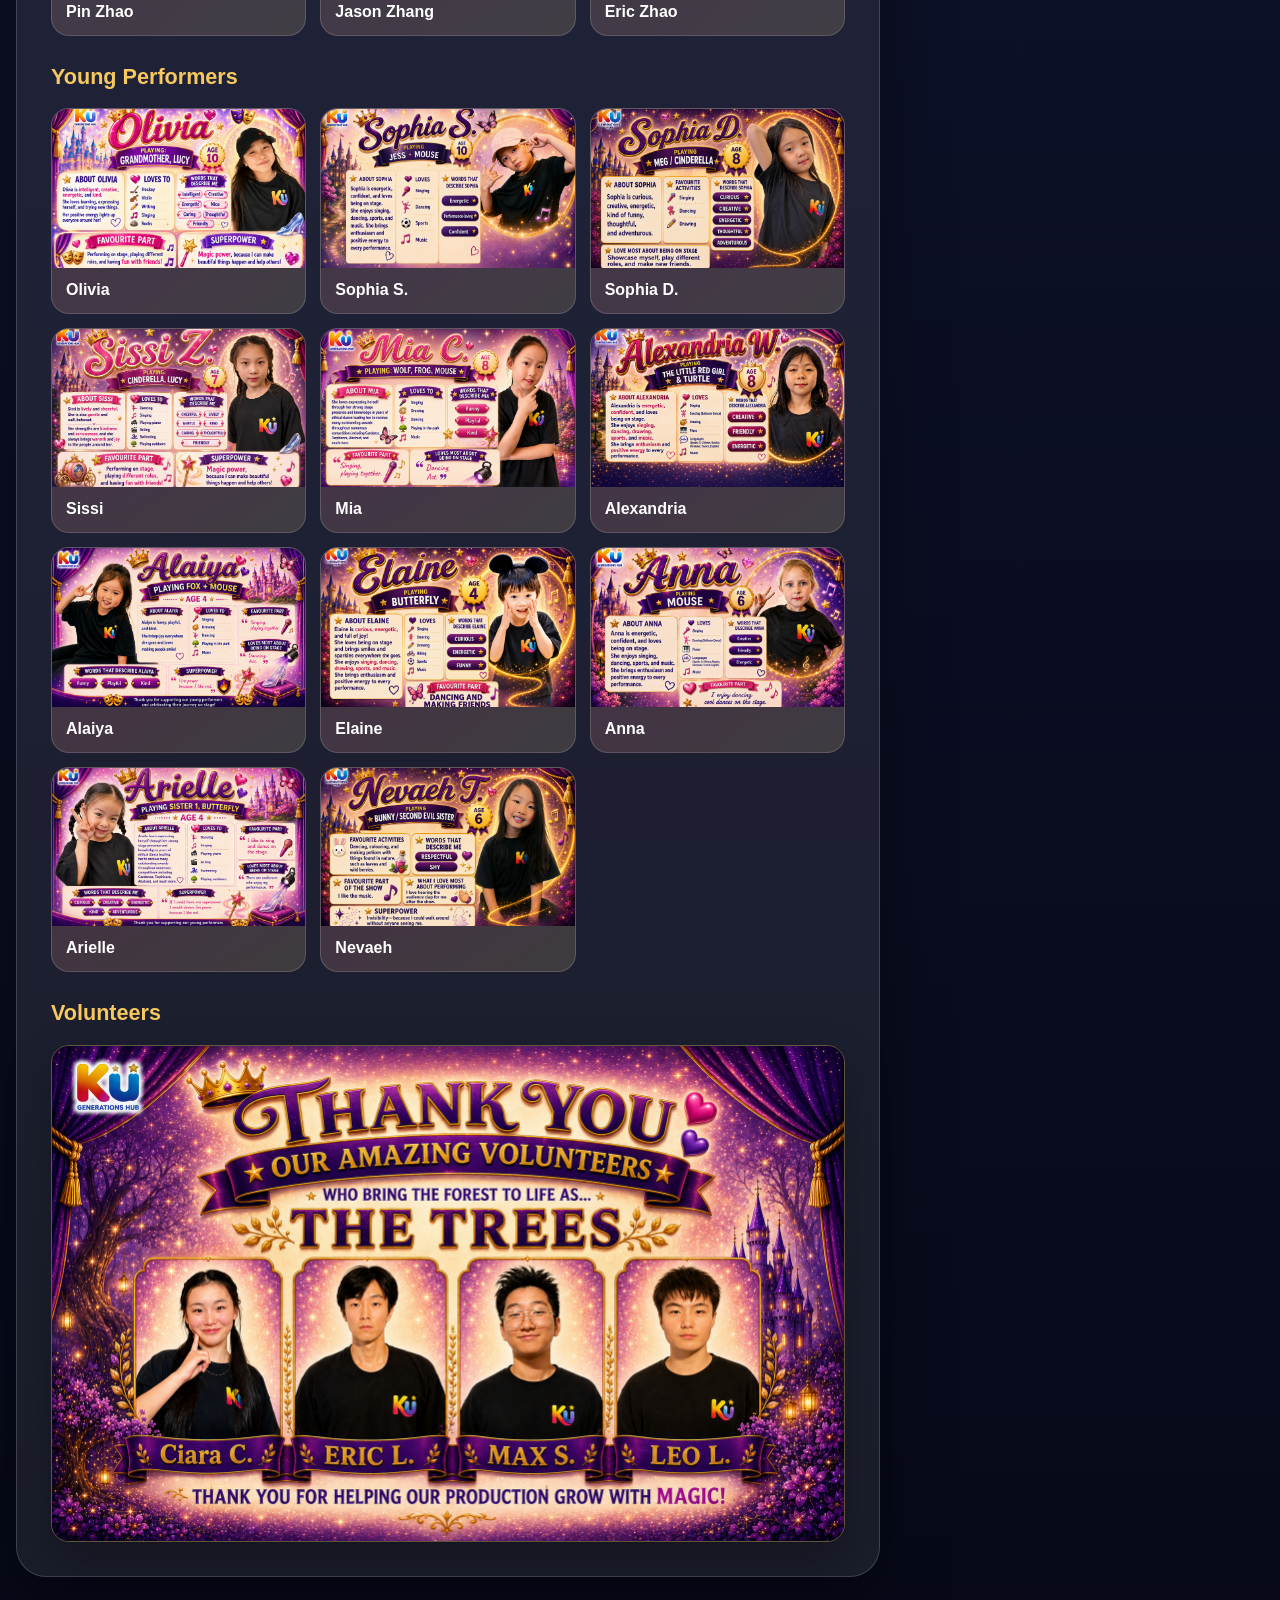
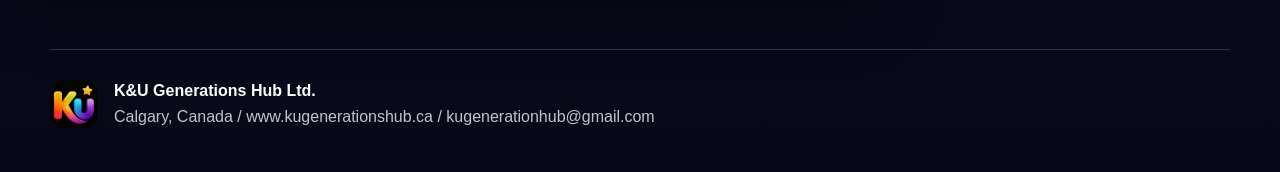
==== commit 67f4ecb0: "Rename members section heading" ====
--- a/index.html
+++ b/index.html
@@ -164,7 +164,7 @@
           <div class="column-card members-card">
             <div class="column-number">05</div>
             <p class="eyebrow">Organization Members</p>
-            <h2>Young Performers</h2>
+            <h2>Core Team &amp; Teachers</h2>
             <p class="members-intro">
               Meet the creative team, teachers, young performers, and volunteers who bring
               Fairy Tales in My Heart to life.
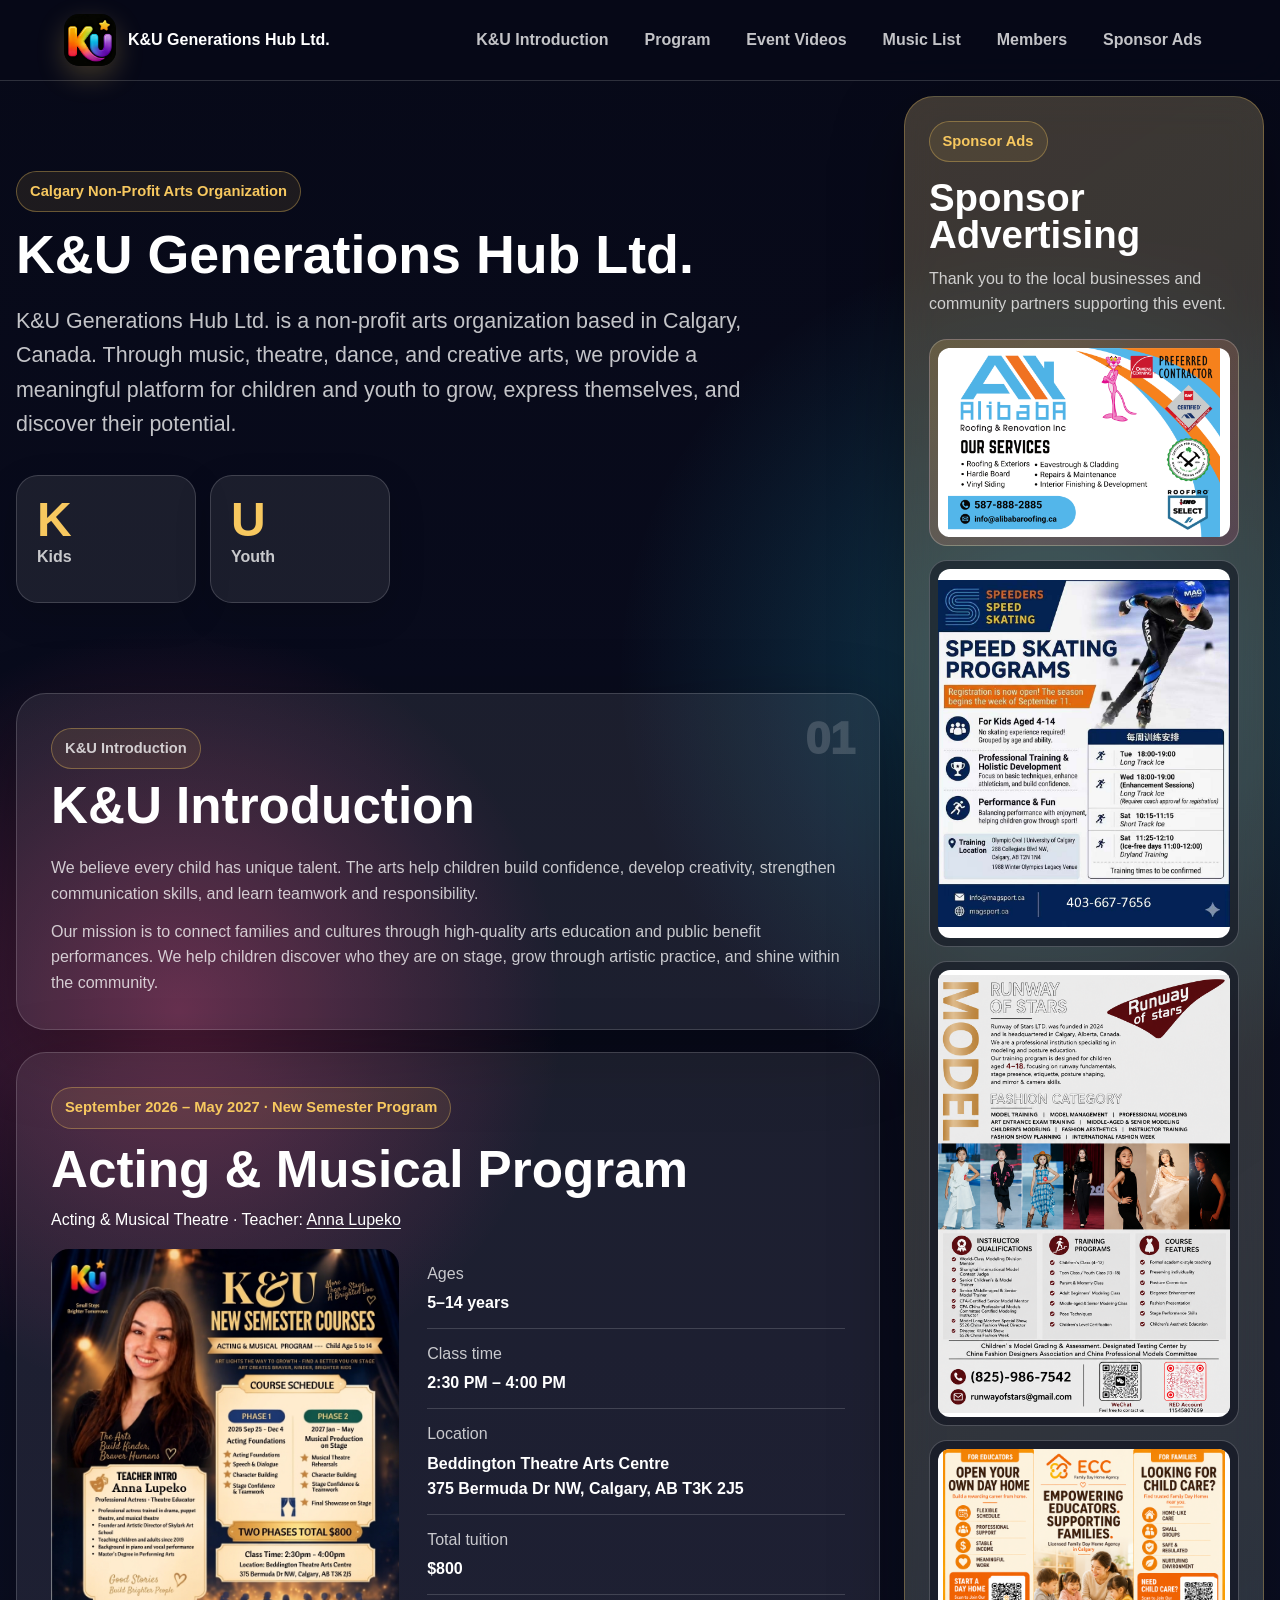
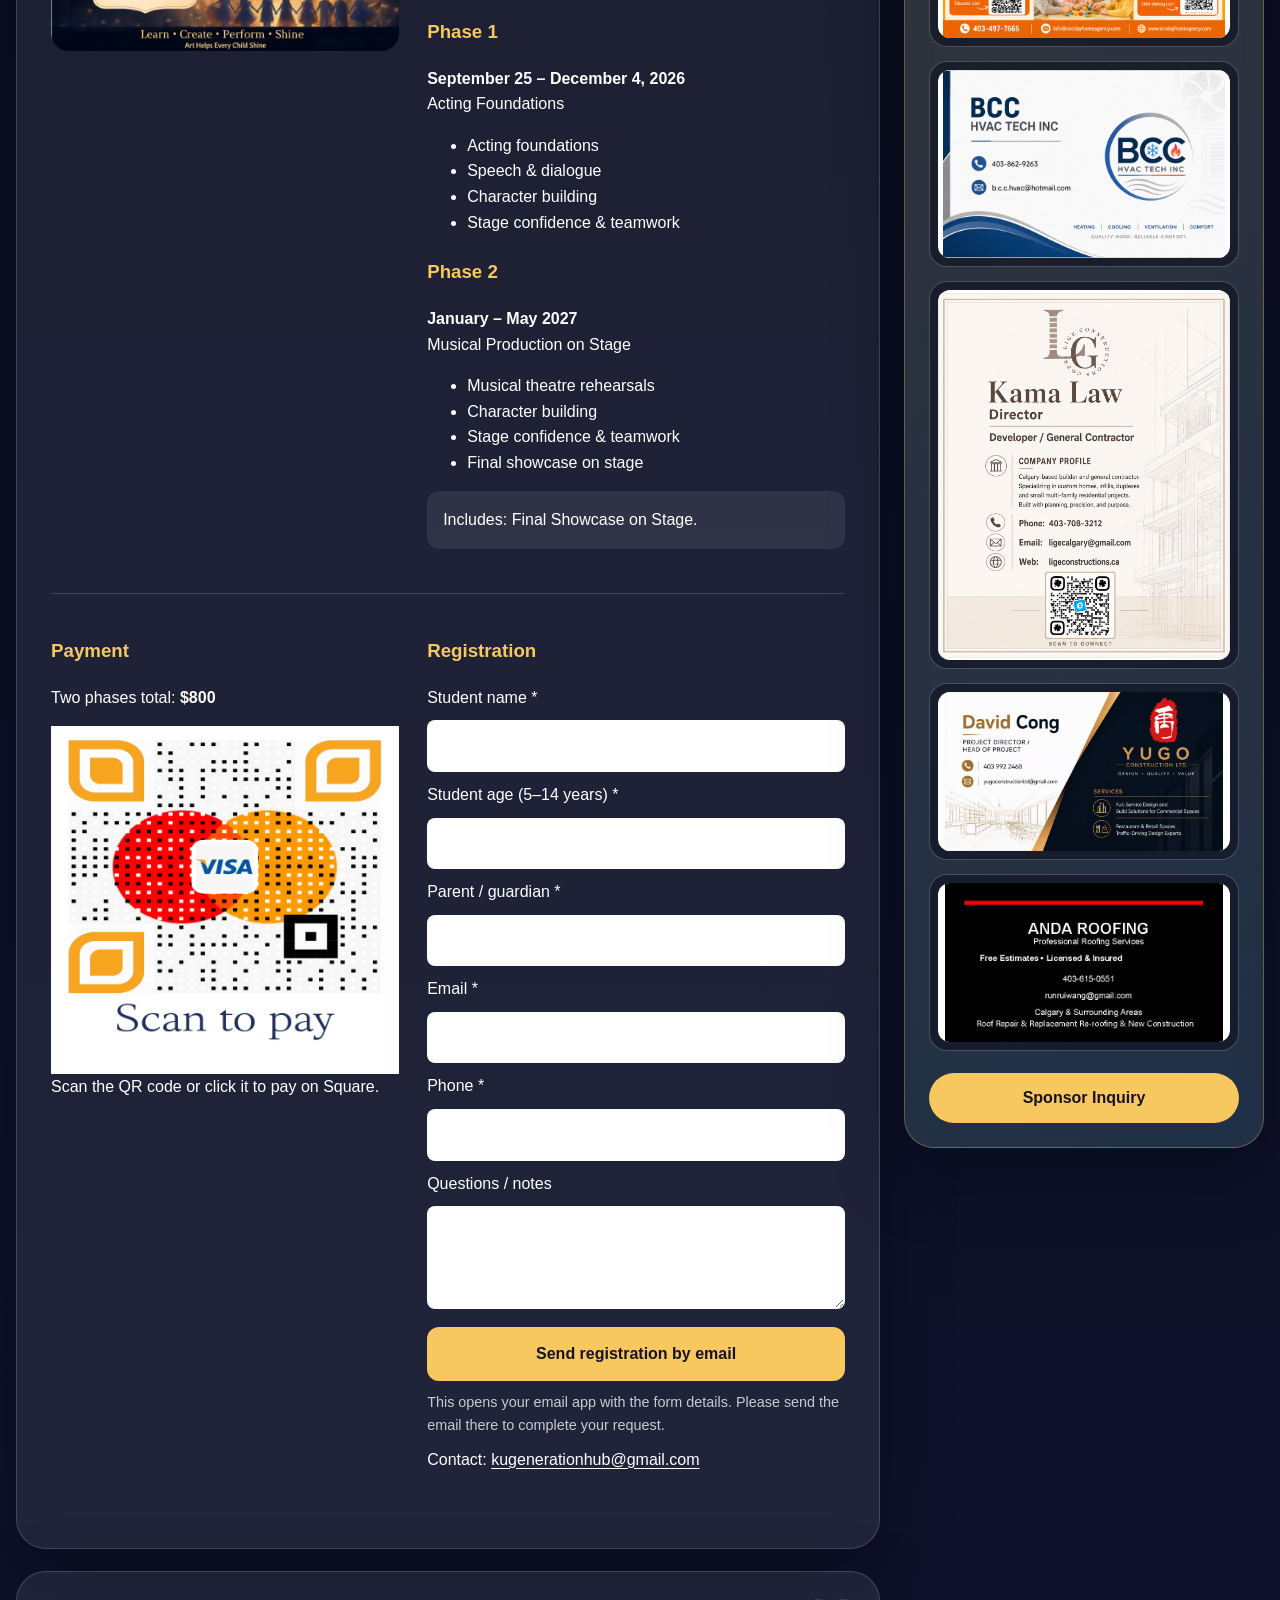
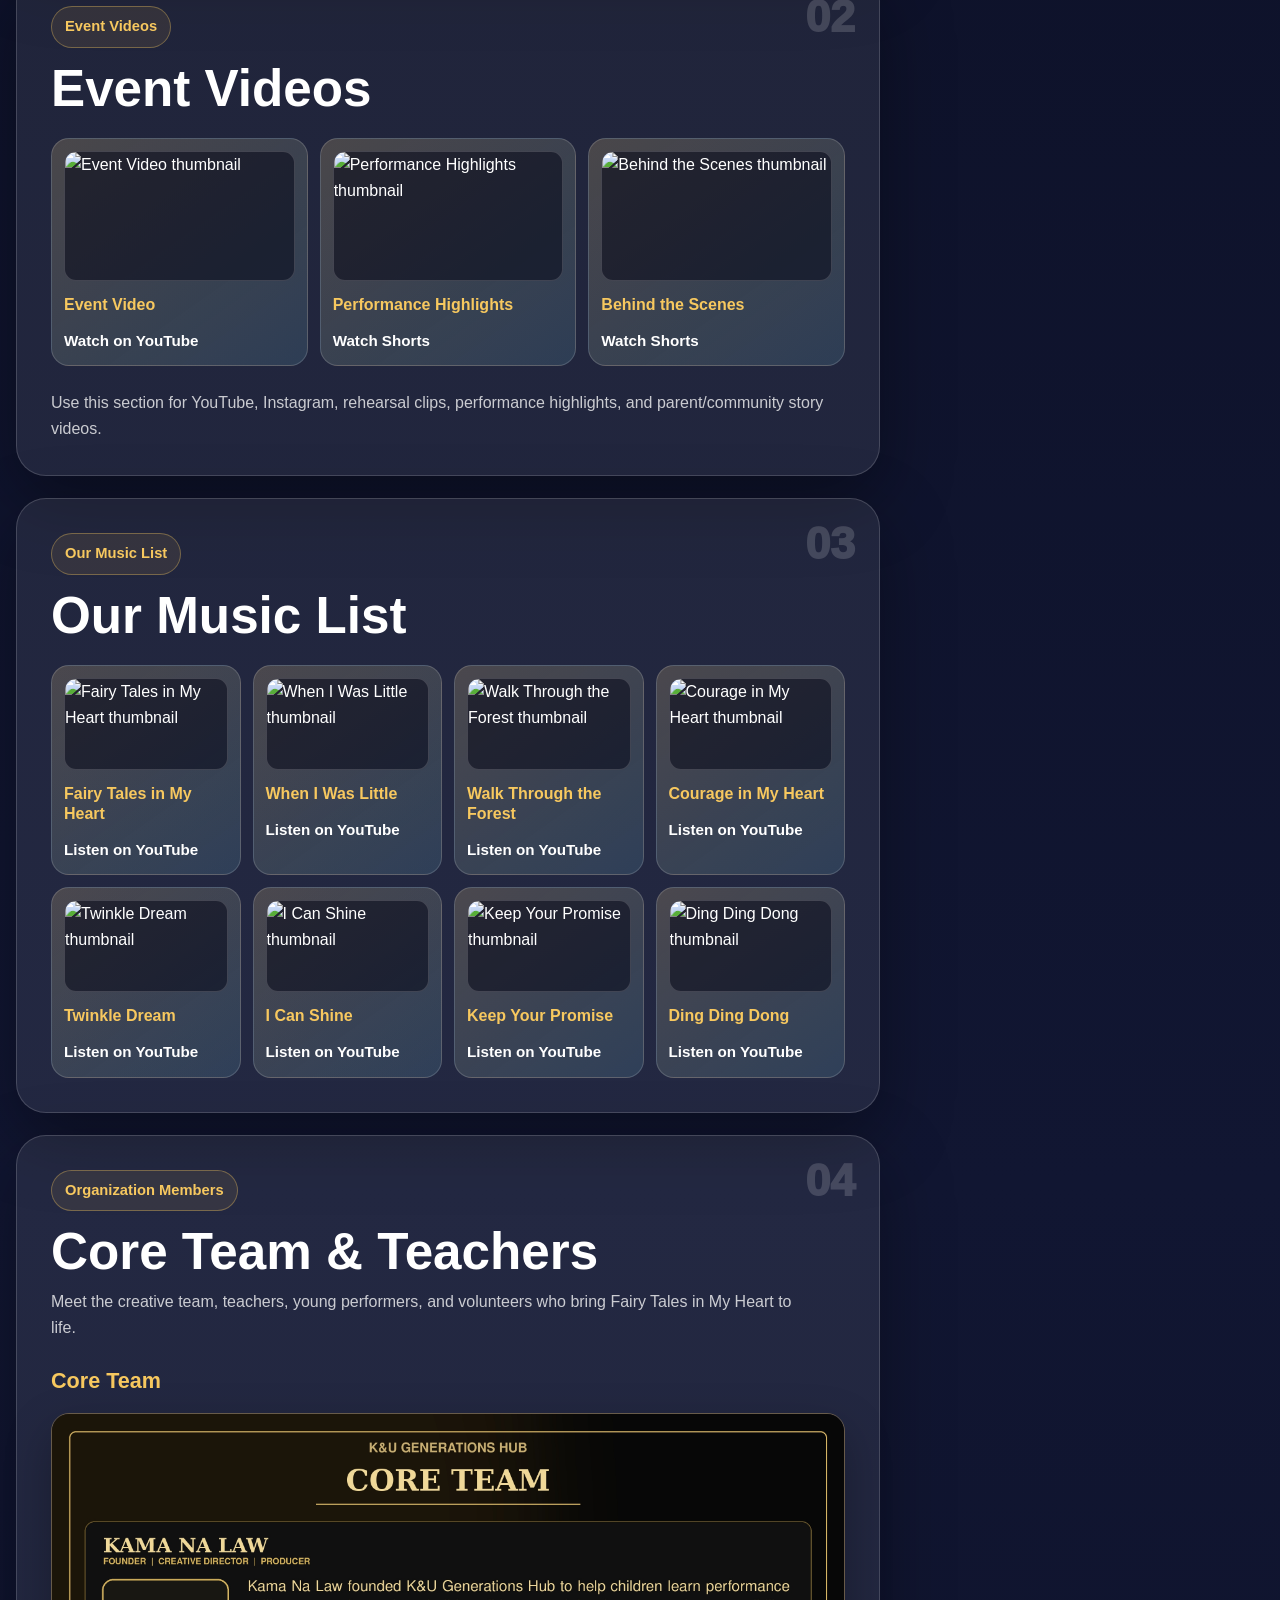
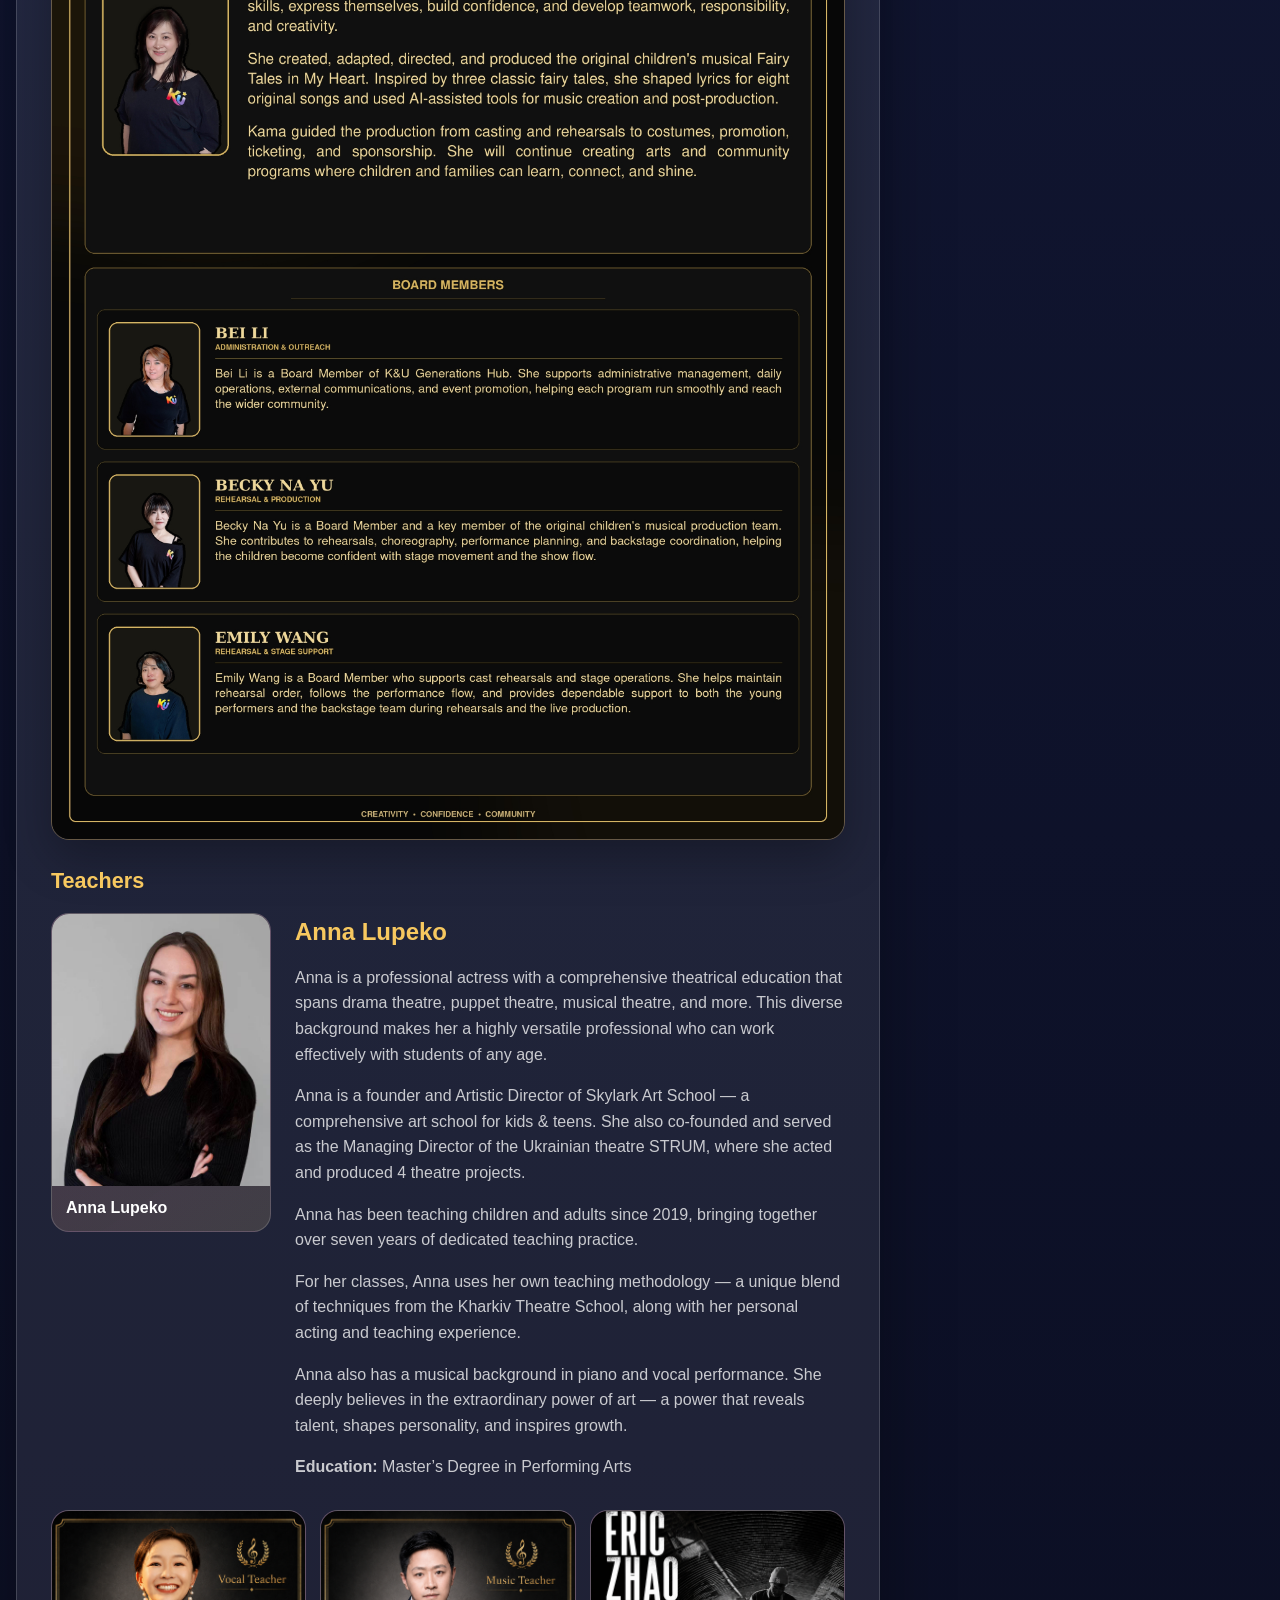
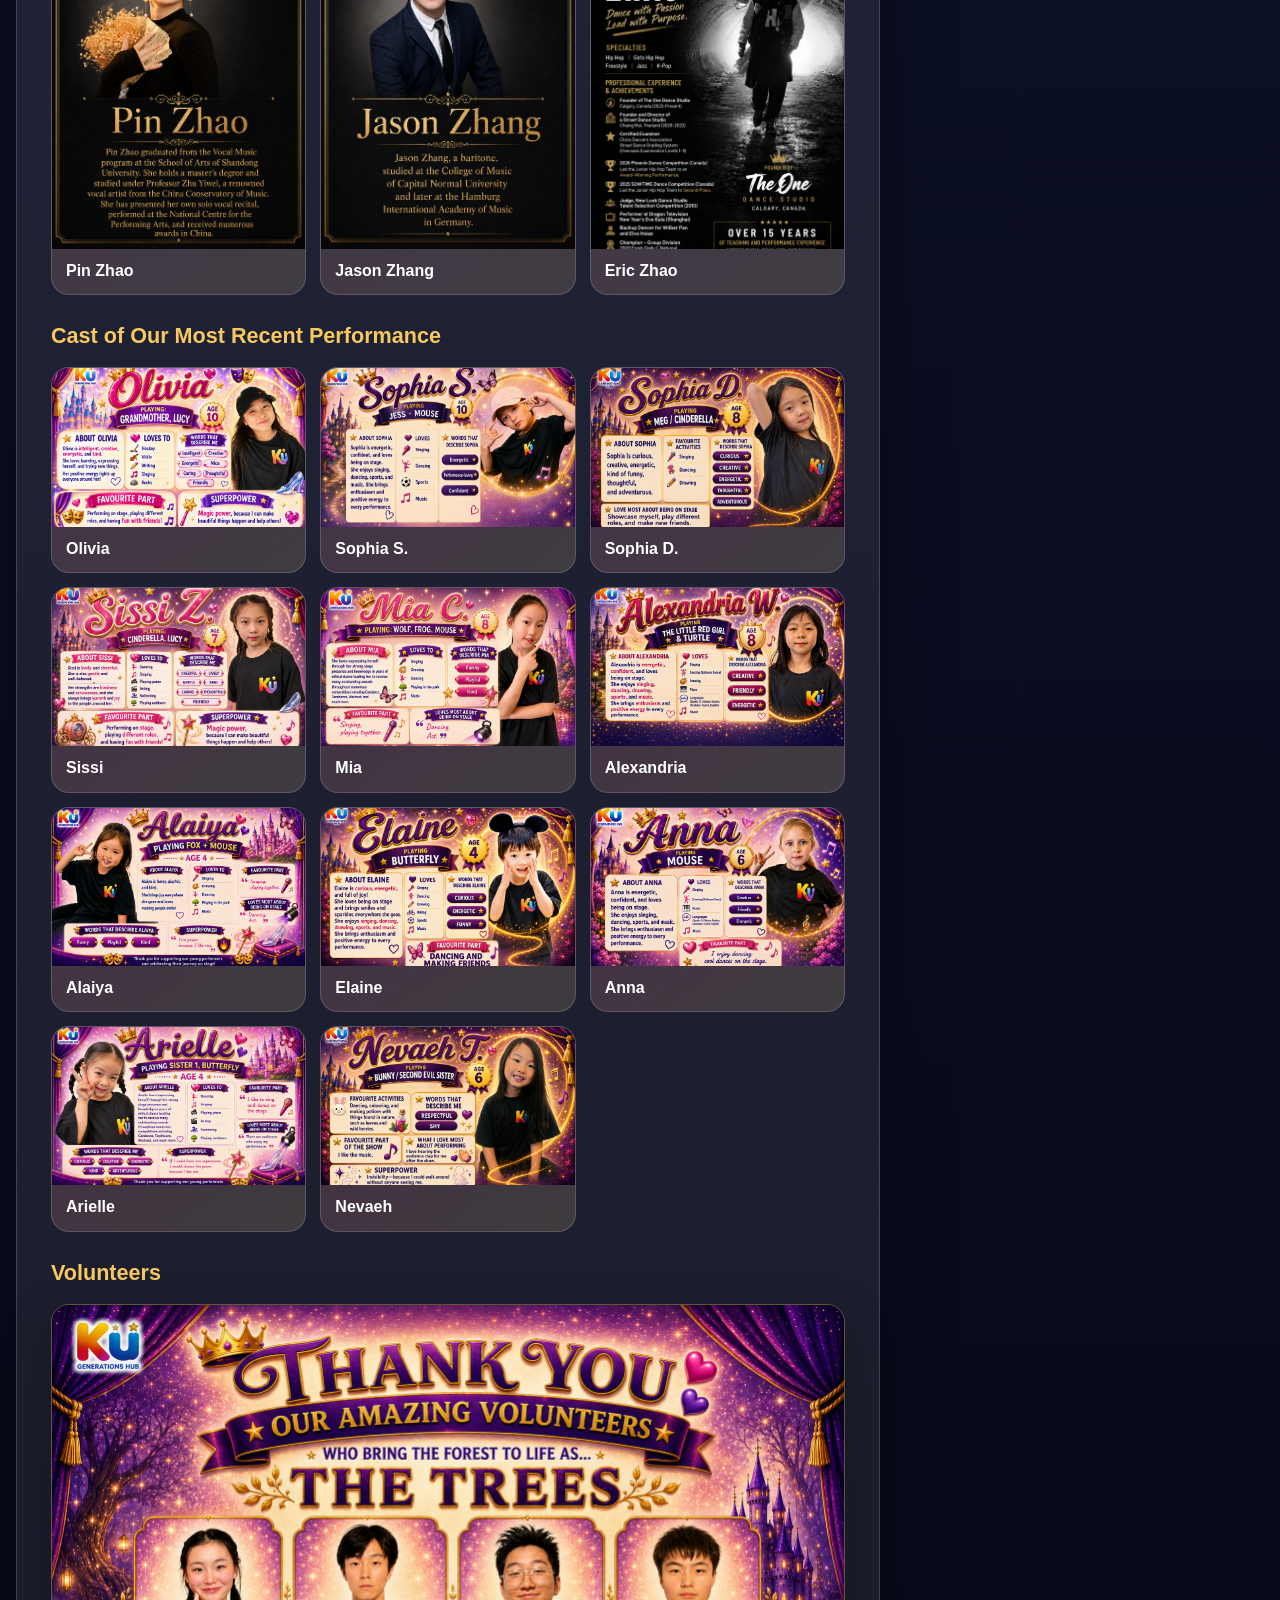
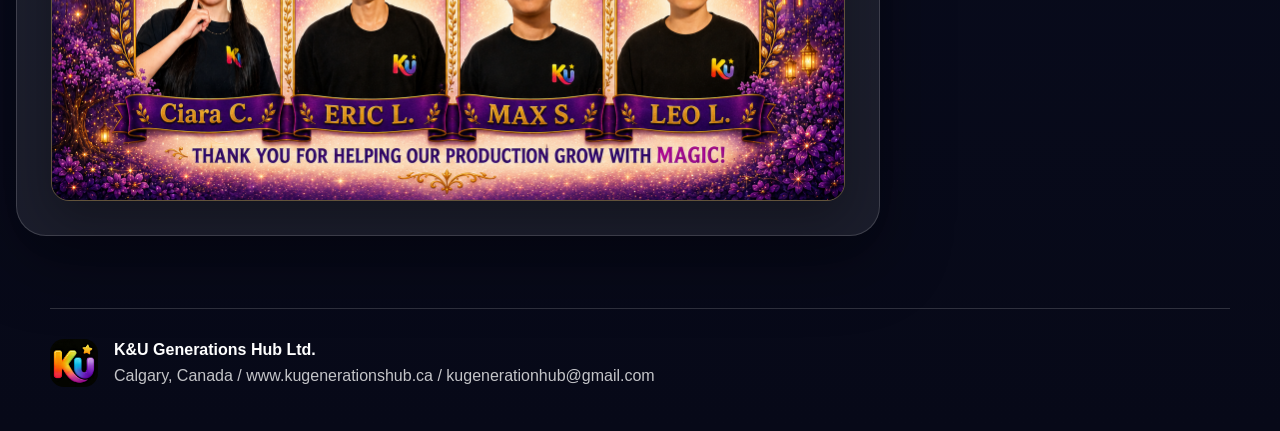
==== commit d7b246bf: "Update semester program, registration, payment and teacher profiles" ====
--- a/index.html
+++ b/index.html
@@ -15,8 +15,8 @@
       <span>K&U Generations Hub Ltd.</span>
     </a>
     <nav class="nav-menu" aria-label="Main navigation">
-      <a href="#intro">K&U Introduction</a>
-      <a href="#tickets">Tickets</a>
+      <a href="#introduction">K&U Introduction</a>
+      <a href="#courses">Program</a>
       <a href="#videos">Event Videos</a>
       <a href="#music">Music List</a>
       <a href="#members">Members</a>
@@ -49,8 +49,7 @@
           </div>
         </section>
 
-        <section class="columns-section" aria-label="Main website sections">
-          <article class="column-card intro-card">
+          <article class="column-card intro-card" id="introduction">
             <div class="column-number">01</div>
             <p class="eyebrow">K&U Introduction</p>
             <h2>K&U Introduction</h2>
@@ -65,25 +64,67 @@
             </p>
           </article>
 
-          <article class="column-card ticket-card" id="tickets">
+        <section class="semester-section column-card" id="courses" aria-labelledby="courses-title">
+          <p class="eyebrow">September 2026 – May 2027 · New Semester Program</p>
+          <h2 id="courses-title">Acting &amp; Musical Program</h2>
+          <p>Acting &amp; Musical Theatre · Teacher: <a href="#anna-lupeko-name">Anna Lupeko</a></p>
+          <div class="semester-overview">
+            <a class="semester-poster-frame" href="assets/images/new-semester-courses.jpg?v=20260915" target="_blank" rel="noopener" aria-label="View full course poster">
+              <img class="semester-poster" src="assets/images/new-semester-courses.jpg?v=20260915" alt="K&amp;U new semester acting and musical theatre course poster" loading="lazy">
+            </a>
+            <div>
+              <dl class="course-facts">
+                <div><dt>Ages</dt><dd>5–14 years</dd></div>
+                <div><dt>Class time</dt><dd>2:30 PM – 4:00 PM</dd></div>
+                <div><dt>Location</dt><dd>Beddington Theatre Arts Centre<br>375 Bermuda Dr NW, Calgary, AB T3K 2J5</dd></div>
+                <div><dt>Total tuition</dt><dd>$800</dd></div>
+              </dl>
+              <h3>Phase 1</h3>
+              <p><strong>September 25 – December 4, 2026</strong><br>Acting Foundations</p>
+              <ul><li>Acting foundations</li><li>Speech &amp; dialogue</li><li>Character building</li><li>Stage confidence &amp; teamwork</li></ul>
+              <h3>Phase 2</h3>
+              <p><strong>January – May 2027</strong><br>Musical Production on Stage</p>
+              <ul><li>Musical theatre rehearsals</li><li>Character building</li><li>Stage confidence &amp; teamwork</li><li>Final showcase on stage</li></ul>
+              <p class="course-includes">Includes: Final Showcase on Stage.</p>
+            </div>
+          </div>
+          <div class="enrollment-grid">
+            <section class="course-payment" aria-labelledby="payment-title">
+              <h3 id="payment-title">Payment</h3>
+              <p>Two phases total: <strong>$800</strong></p>
+              <a href="https://square.link/u/Zp1Dnqax?src=sms" target="_blank" rel="noopener" aria-label="Pay program tuition on Square">
+                <img class="payment-qr" src="assets/images/course-payment-qr.png" alt="Course payment QR code" loading="lazy">
+              </a>
+              <p>Scan the QR code or click it to pay on Square.</p>
+            </section>
+            <section aria-labelledby="registration-title">
+              <h3 id="registration-title">Registration</h3>
+              <form id="registration-form">
+                <label for="student-name">Student name *</label>
+                <input id="student-name" name="student" maxlength="100" required autocomplete="name">
+                <label for="student-age">Student age (5–14 years) *</label>
+                <input id="student-age" name="age" type="number" min="5" max="14" required>
+                <label for="guardian-name">Parent / guardian *</label>
+                <input id="guardian-name" name="guardian" maxlength="100" required>
+                <label for="contact-email">Email *</label>
+                <input id="contact-email" name="email" type="email" maxlength="150" required autocomplete="email">
+                <label for="contact-phone">Phone *</label>
+                <input id="contact-phone" name="phone" type="tel" maxlength="40" required autocomplete="tel">
+                <label for="registration-notes">Questions / notes</label>
+                <textarea id="registration-notes" name="notes" rows="3" maxlength="1000"></textarea>
+                <button class="registration-button" type="submit">Send registration by email</button>
+                <p class="registration-help">This opens your email app with the form details. Please send the email there to complete your request.</p>
+                <p>Contact: <a href="mailto:kugenerationhub@gmail.com">kugenerationhub@gmail.com</a></p>
+                <p id="registration-status" role="status"></p>
+              </form>
+            </section>
+          </div>
+        </section>
+        <section class="columns-section" aria-label="Main website sections">
+
+
+<article class="column-card videos-card" id="videos">
             <div class="column-number">02</div>
-            <p class="eyebrow">Tickets</p>
-            <h2>Ticket Poster</h2>
-            <img class="poster" src="assets/images/fairy-tales-ticket-poster.png" alt="Fairy Tales in My Heart ticket poster">
-            <div class="ticket-info compact">
-              <ul>
-                <li><span>Event</span><strong>Fairy Tales in My Heart</strong><small>A magical children's musical about courage, dreams, and keeping promises.</small></li>
-                <li><span>Performance Date</span><strong>August 10, 2026</strong></li>
-                <li><span>Show Time</span><strong>Doors Open 6:00 PM</strong><small>Ends 8:00 PM</small></li>
-                <li><span>Venue</span><strong>Scandinavian Centre</strong><small>739 20 Ave NW, Calgary, AB T2M 1E2</small></li>
-                <li><span>Admission</span><strong>Adult $15 / Children free</strong></li>
-              </ul>
-              <a class="buy-button" href="https://square.link/u/NRVAyaib?src=embed" target="_blank" rel="noopener">Buy Tickets</a>
-            </div>
-          </article>
-
-          <article class="column-card videos-card" id="videos">
-            <div class="column-number">03</div>
             <p class="eyebrow">Event Videos</p>
             <h2>Event Videos</h2>
             <div class="video-list">
@@ -112,7 +153,7 @@
 
         <section class="music-section" id="music" aria-label="Our music list">
           <div class="column-card music-card">
-            <div class="column-number">04</div>
+            <div class="column-number">03</div>
             <p class="eyebrow">Our Music List</p>
             <h2>Our Music List</h2>
             <div class="music-list">
@@ -162,7 +203,7 @@
 
         <section class="members-section" id="members" aria-label="Organization members and young performers">
           <div class="column-card members-card">
-            <div class="column-number">05</div>
+            <div class="column-number">04</div>
             <p class="eyebrow">Organization Members</p>
             <h2>Core Team &amp; Teachers</h2>
             <p class="members-intro">
@@ -178,6 +219,21 @@
               <div class="member-group">
                 <h3>Teachers</h3>
                 <div class="member-grid teacher-grid">
+                  <article class="teacher-profile" aria-labelledby="anna-lupeko-name">
+                    <figure class="member-photo">
+                      <img src="assets/images/members/anna-lupeko.jpg" alt="Anna Lupeko, actress and theatre teacher" width="960" height="1200" loading="lazy">
+                      <figcaption>Anna Lupeko</figcaption>
+                    </figure>
+                    <div class="teacher-bio">
+                      <h4 id="anna-lupeko-name">Anna Lupeko</h4>
+                      <p>Anna is a professional actress with a comprehensive theatrical education that spans drama theatre, puppet theatre, musical theatre, and more. This diverse background makes her a highly versatile professional who can work effectively with students of any age.</p>
+                      <p>Anna is a founder and Artistic Director of Skylark Art School — a comprehensive art school for kids &amp; teens. She also co-founded and served as the Managing Director of the Ukrainian theatre STRUM, where she acted and produced 4 theatre projects.</p>
+                      <p>Anna has been teaching children and adults since 2019, bringing together over seven years of dedicated teaching practice.</p>
+                      <p>For her classes, Anna uses her own teaching methodology — a unique blend of techniques from the Kharkiv Theatre School, along with her personal acting and teaching experience.</p>
+                      <p>Anna also has a musical background in piano and vocal performance. She deeply believes in the extraordinary power of art — a power that reveals talent, shapes personality, and inspires growth.</p>
+                      <p><strong>Education:</strong> Master’s Degree in Performing Arts</p>
+                    </div>
+                  </article>
                   <figure class="member-photo">
                     <img src="assets/images/members/pin-zhao.png" alt="Pin Zhao vocal teacher">
                     <figcaption>Pin Zhao</figcaption>
@@ -190,11 +246,12 @@
                     <img src="assets/images/members/eric-zhao.png" alt="Eric Zhao dance teacher">
                     <figcaption>Eric Zhao</figcaption>
                   </figure>
+
                 </div>
               </div>
 
               <div class="member-group">
-                <h3>Young Performers</h3>
+                <h3>Cast of Our Most Recent Performance</h3>
                 <div class="member-grid performer-grid">
                   <figure class="member-photo">
                     <img src="assets/images/members/olivia.png" alt="Olivia young performer">
@@ -295,5 +352,11 @@
       <p>Calgary, Canada / www.kugenerationshub.ca / kugenerationhub@gmail.com</p>
     </div>
   </footer>
+
+  <div class="image-lightbox" hidden aria-hidden="true">
+    <button class="lightbox-close" type="button" aria-label="Close enlarged image">×</button>
+    <img src="" alt="">
+  </div>
+  <script src="script.js"></script>
 </body>
 </html>
--- a/styles.css
+++ b/styles.css
@@ -216,80 +216,9 @@
   gap: 12px;
 }
 
-.ticket-card {
-  display: grid;
-  grid-template-columns: minmax(280px, 0.9fr) minmax(320px, 1.1fr);
-  gap: 22px;
-  align-items: start;
-}
-
-.ticket-card .column-number,
-.ticket-card .eyebrow,
-.ticket-card h2 {
-  grid-column: 1 / -1;
-}
-
 .intro-card p,
 .video-note {
   margin-bottom: 0;
-}
-
-.poster {
-  width: 100%;
-  border: 1px solid rgba(247, 200, 95, 0.28);
-  border-radius: 20px;
-  box-shadow: 0 22px 56px rgba(0, 0, 0, 0.36);
-}
-
-.ticket-info {
-  color: var(--ink);
-  background: #fff8e7;
-}
-
-.ticket-info.compact {
-  margin-top: 16px;
-  padding: 18px;
-  border-radius: 18px;
-}
-
-.ticket-info ul {
-  display: grid;
-  gap: 8px;
-  padding: 0;
-  margin: 0 0 18px;
-  list-style: none;
-}
-
-.ticket-info li {
-  padding: 10px 0;
-  border-bottom: 1px solid rgba(23, 18, 31, 0.12);
-}
-
-.ticket-info span,
-.ticket-info small {
-  display: block;
-  color: rgba(23, 18, 31, 0.62);
-  font-weight: 800;
-}
-
-.ticket-info strong {
-  display: block;
-  margin-top: 4px;
-  font-size: 1.14rem;
-  line-height: 1.2;
-}
-
-.buy-button {
-  display: inline-flex;
-  min-height: 52px;
-  align-items: center;
-  justify-content: center;
-  padding: 13px 22px;
-  color: var(--ink);
-  font-weight: 900;
-  border-radius: 999px;
-  background: var(--gold);
-  box-shadow: 0 14px 32px rgba(247, 200, 95, 0.36);
 }
 
 .video-list {
@@ -408,6 +337,35 @@
   grid-template-columns: repeat(3, minmax(0, 1fr));
 }
 
+.teacher-profile {
+  grid-column: 1 / -1;
+  display: grid;
+  grid-template-columns: minmax(0, 220px) minmax(0, 1fr);
+  gap: 24px;
+  align-items: start;
+}
+
+.teacher-profile .member-photo img {
+  aspect-ratio: 4 / 5;
+}
+
+.teacher-bio h4 {
+  margin: 0 0 14px;
+  color: var(--gold);
+  font-size: 1.5rem;
+}
+
+.teacher-bio p {
+  margin: 0 0 16px;
+  color: var(--soft);
+}
+
+@media (max-width: 640px) {
+  .teacher-profile {
+    grid-template-columns: minmax(0, 1fr);
+  }
+}
+
 .member-photo {
   margin: 0;
   overflow: hidden;
@@ -423,6 +381,11 @@
   aspect-ratio: 16 / 10;
   object-fit: cover;
   background: rgba(7, 9, 24, 0.55);
+}
+
+.teacher-grid .member-photo img,
+.performer-grid .member-photo img {
+  cursor: zoom-in;
 }
 
 .teacher-grid .member-photo img {
@@ -539,6 +502,46 @@
   margin-bottom: 0;
 }
 
+.image-lightbox {
+  position: fixed;
+  inset: 0;
+  z-index: 100;
+  display: grid;
+  place-items: center;
+  padding: clamp(18px, 4vw, 48px);
+  background: rgba(7, 9, 24, 0.88);
+  backdrop-filter: blur(12px);
+}
+
+.image-lightbox[hidden] {
+  display: none;
+}
+
+.image-lightbox img {
+  max-width: min(1120px, 94vw);
+  max-height: 88vh;
+  object-fit: contain;
+  border: 1px solid rgba(247, 200, 95, 0.45);
+  border-radius: 18px;
+  background: rgba(7, 9, 24, 0.8);
+  box-shadow: 0 24px 80px rgba(0, 0, 0, 0.55);
+}
+
+.lightbox-close {
+  position: fixed;
+  top: 18px;
+  right: 18px;
+  width: 46px;
+  height: 46px;
+  color: var(--ink);
+  font-size: 2rem;
+  line-height: 1;
+  border: 0;
+  border-radius: 50%;
+  background: var(--gold);
+  cursor: pointer;
+}
+
 @media (max-width: 980px) {
   .page-layout {
     width: min(1180px, calc(100% - 32px));
@@ -557,10 +560,6 @@
   .sponsor-sidebar {
     position: static;
     margin-top: 28px;
-  }
-
-  .ticket-card {
-    grid-template-columns: 1fr;
   }
 
   .music-list {
@@ -600,3 +599,64 @@
   }
 
 }
+
+.semester-section { margin: 22px 0; }
+.semester-overview, .enrollment-grid {
+  display: grid;
+  grid-template-columns: minmax(0, 1fr) minmax(0, 1.2fr);
+  gap: 28px;
+  align-items: start;
+}
+/* Show the poster artwork without its original white side margins. */
+.semester-poster-frame {
+  display: block;
+  position: relative;
+  overflow: hidden;
+  aspect-ratio: 822 / 950;
+  border-radius: 18px;
+}
+.semester-poster {
+  position: absolute;
+  top: 0;
+  left: -4.136253%;
+  width: 109.489051%;
+  max-width: none;
+  height: auto;
+}
+.semester-section h3 { color: var(--gold); margin-top: 22px; }
+.semester-section a:not(:has(img)) { text-decoration: underline; text-underline-offset: 3px; }
+.course-facts { margin: 0; }
+.course-facts div { padding: 12px 0; border-bottom: 1px solid var(--line); }
+.course-facts dt { color: var(--soft); }
+.course-facts dd { margin: 4px 0 0; font-weight: 800; }
+.course-includes { padding: 16px; background: var(--panel); border-radius: 12px; }
+.enrollment-grid { margin-top: 28px; padding-top: 20px; border-top: 1px solid var(--line); }
+.payment-qr { width: 100%; max-width: 380px; height: auto; background: white; }
+#registration-form { display: grid; gap: 10px; }
+#registration-form input, #registration-form textarea {
+  width: 100%; min-width: 0; padding: 12px; border: 1px solid var(--line);
+  border-radius: 8px; font: inherit; color: var(--ink); background: white;
+}
+#registration-form textarea { resize: vertical; }
+.registration-button {
+  padding: 14px 18px; border: 0; border-radius: 12px; background: var(--gold);
+  color: var(--ink); font: inherit; font-weight: 800; cursor: pointer; margin-top: 8px;
+}
+.registration-help { color: var(--soft); font-size: .9rem; margin: 0; }
+#registration-form a { overflow-wrap: anywhere; }
+#registration-form :focus-visible { outline: 3px solid var(--cyan); outline-offset: 3px; }
+@media (max-width: 760px) {
+  .semester-overview, .enrollment-grid { grid-template-columns: minmax(0, 1fr); }
+}
+/* Keep Anna's portrait compact and preserve the full original photo. */
+.teacher-profile .member-photo {
+  width: 100%;
+  max-width: 220px;
+  justify-self: center;
+}
+.teacher-grid .teacher-profile .member-photo img {
+  width: 100%;
+  height: auto;
+  aspect-ratio: 4 / 5;
+  object-fit: contain;
+}
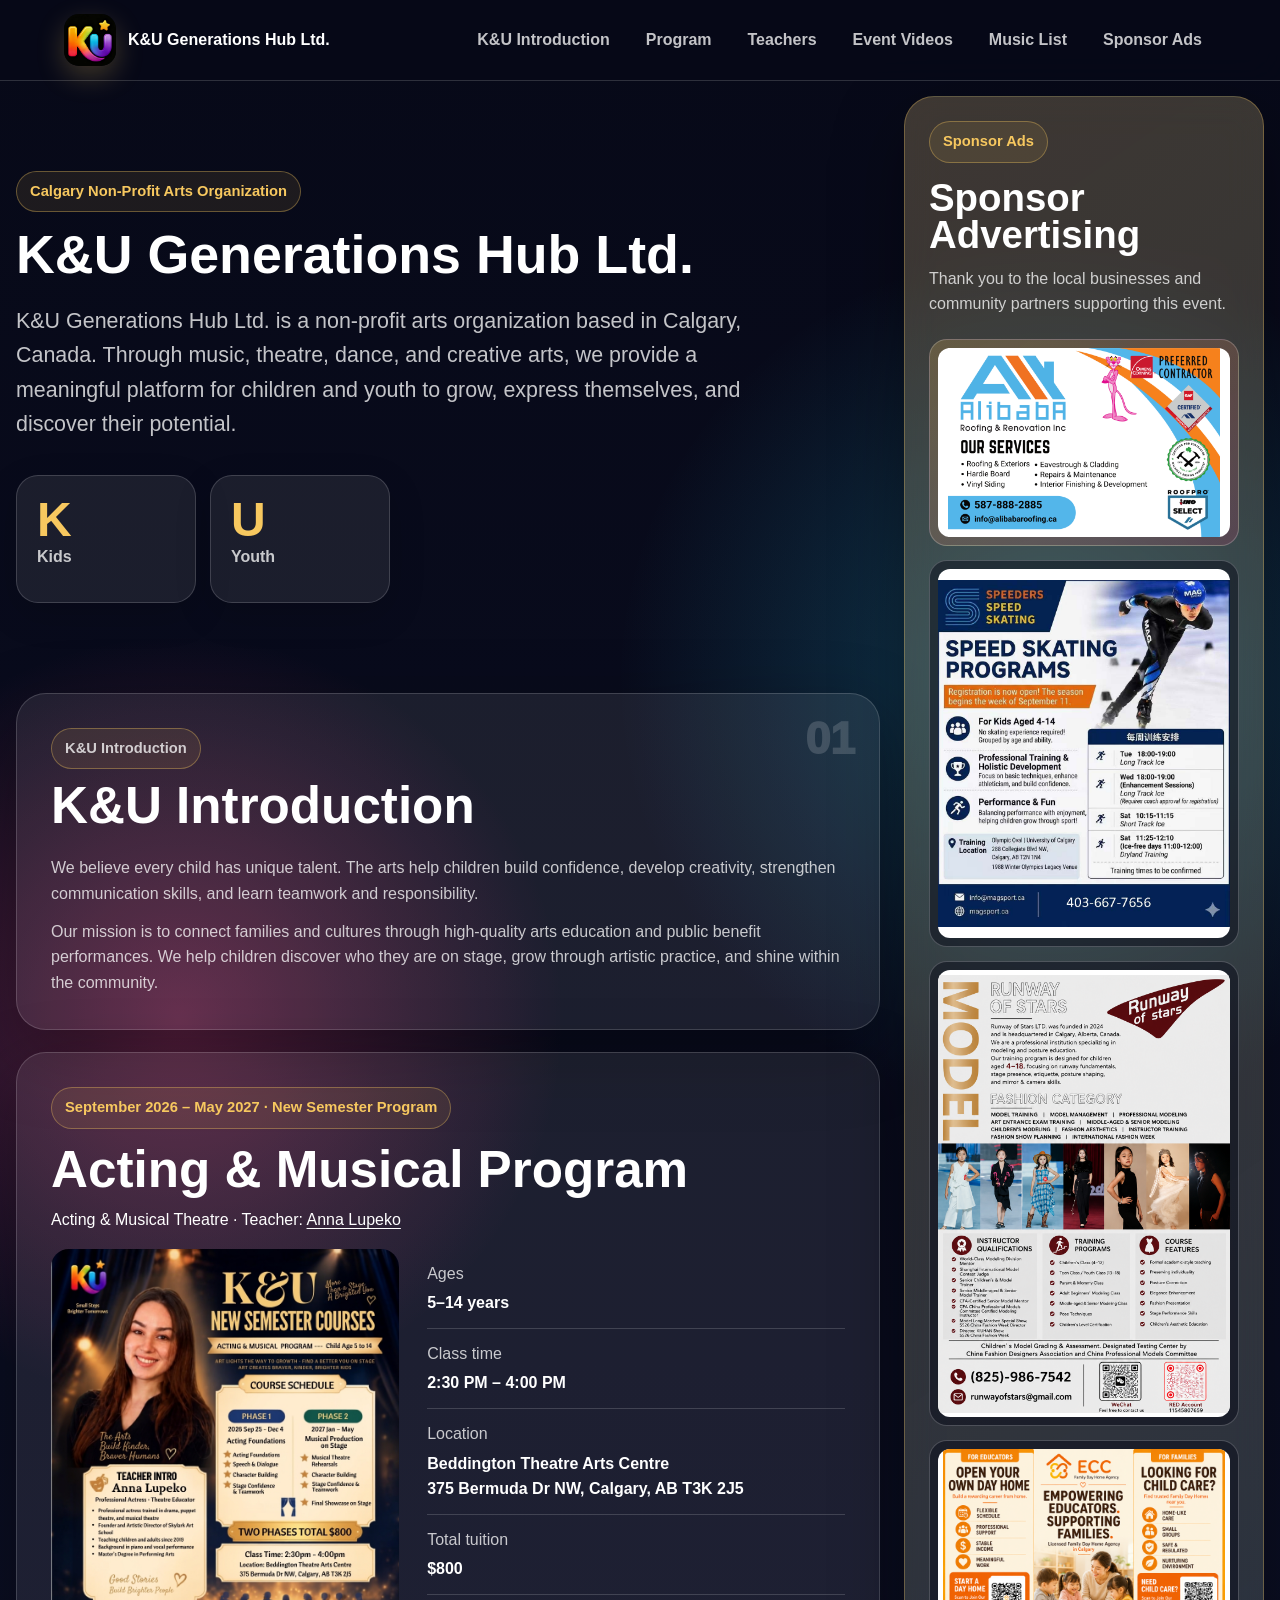
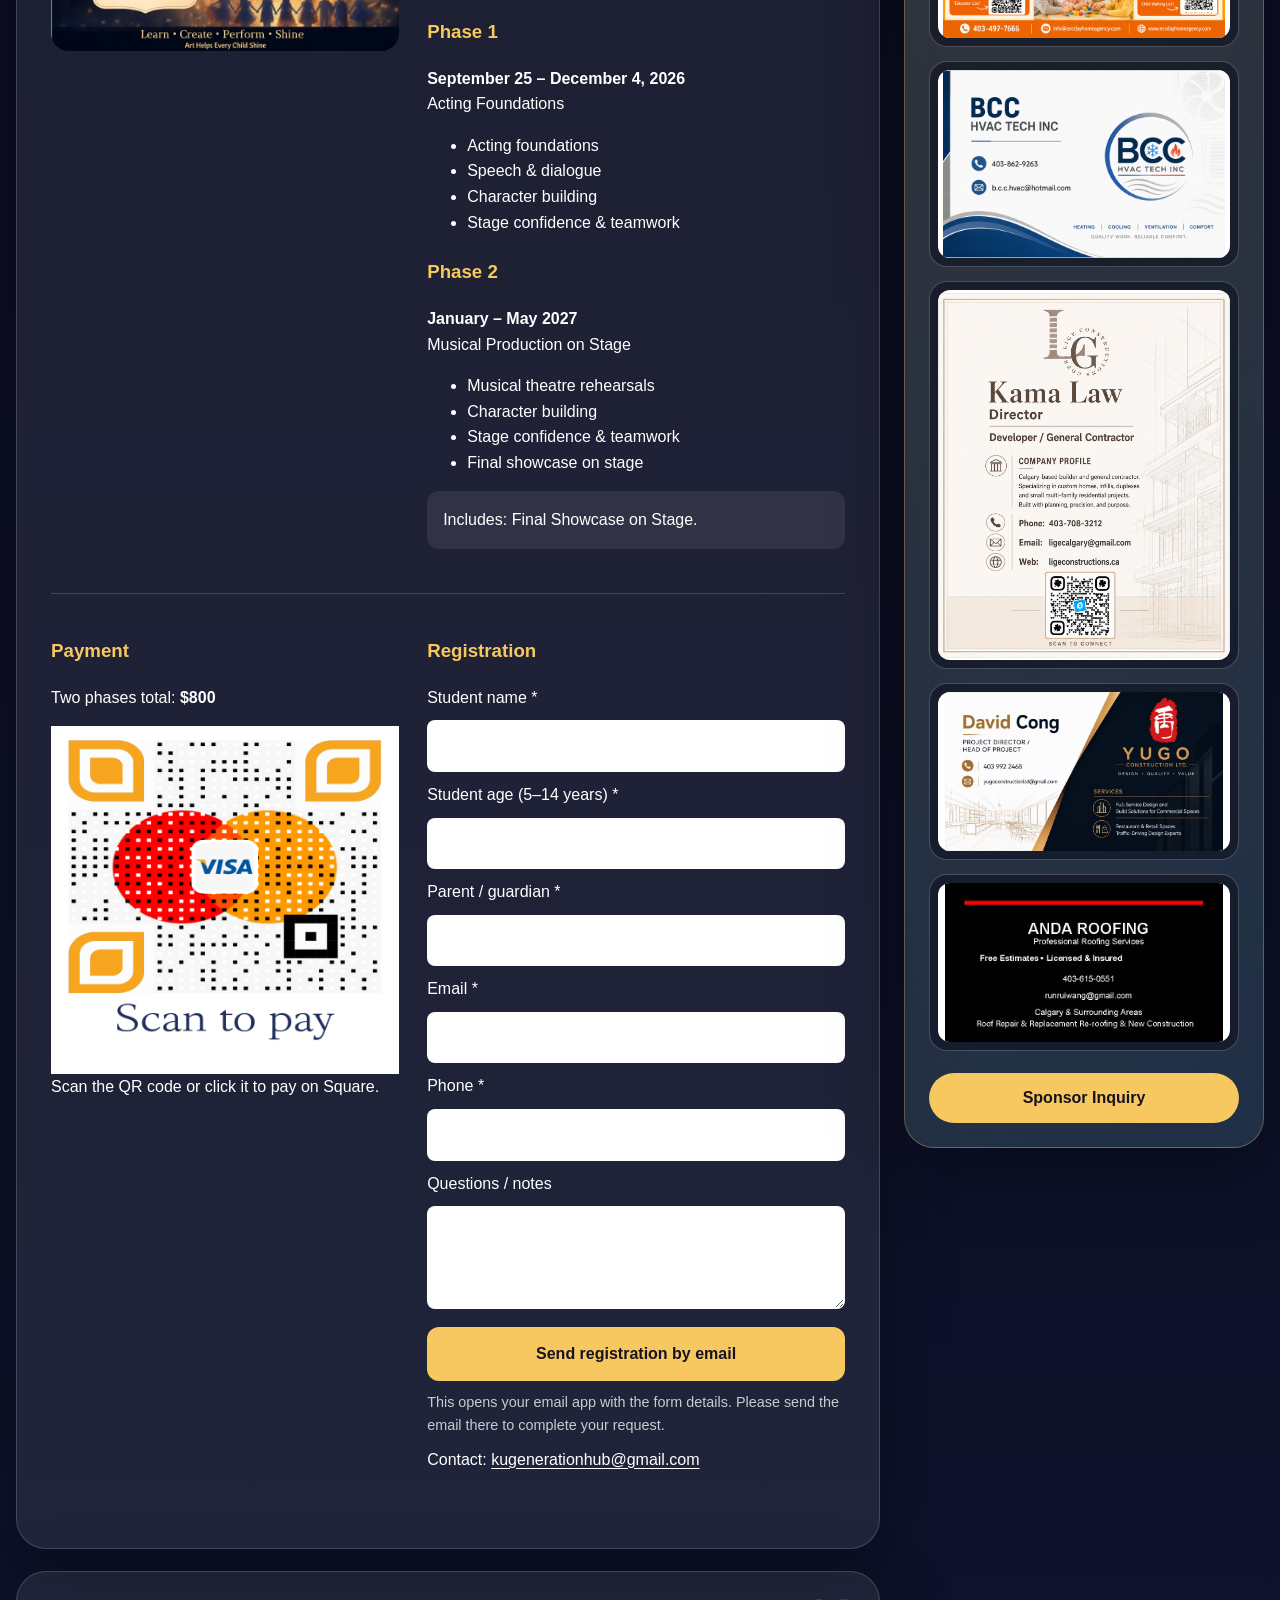
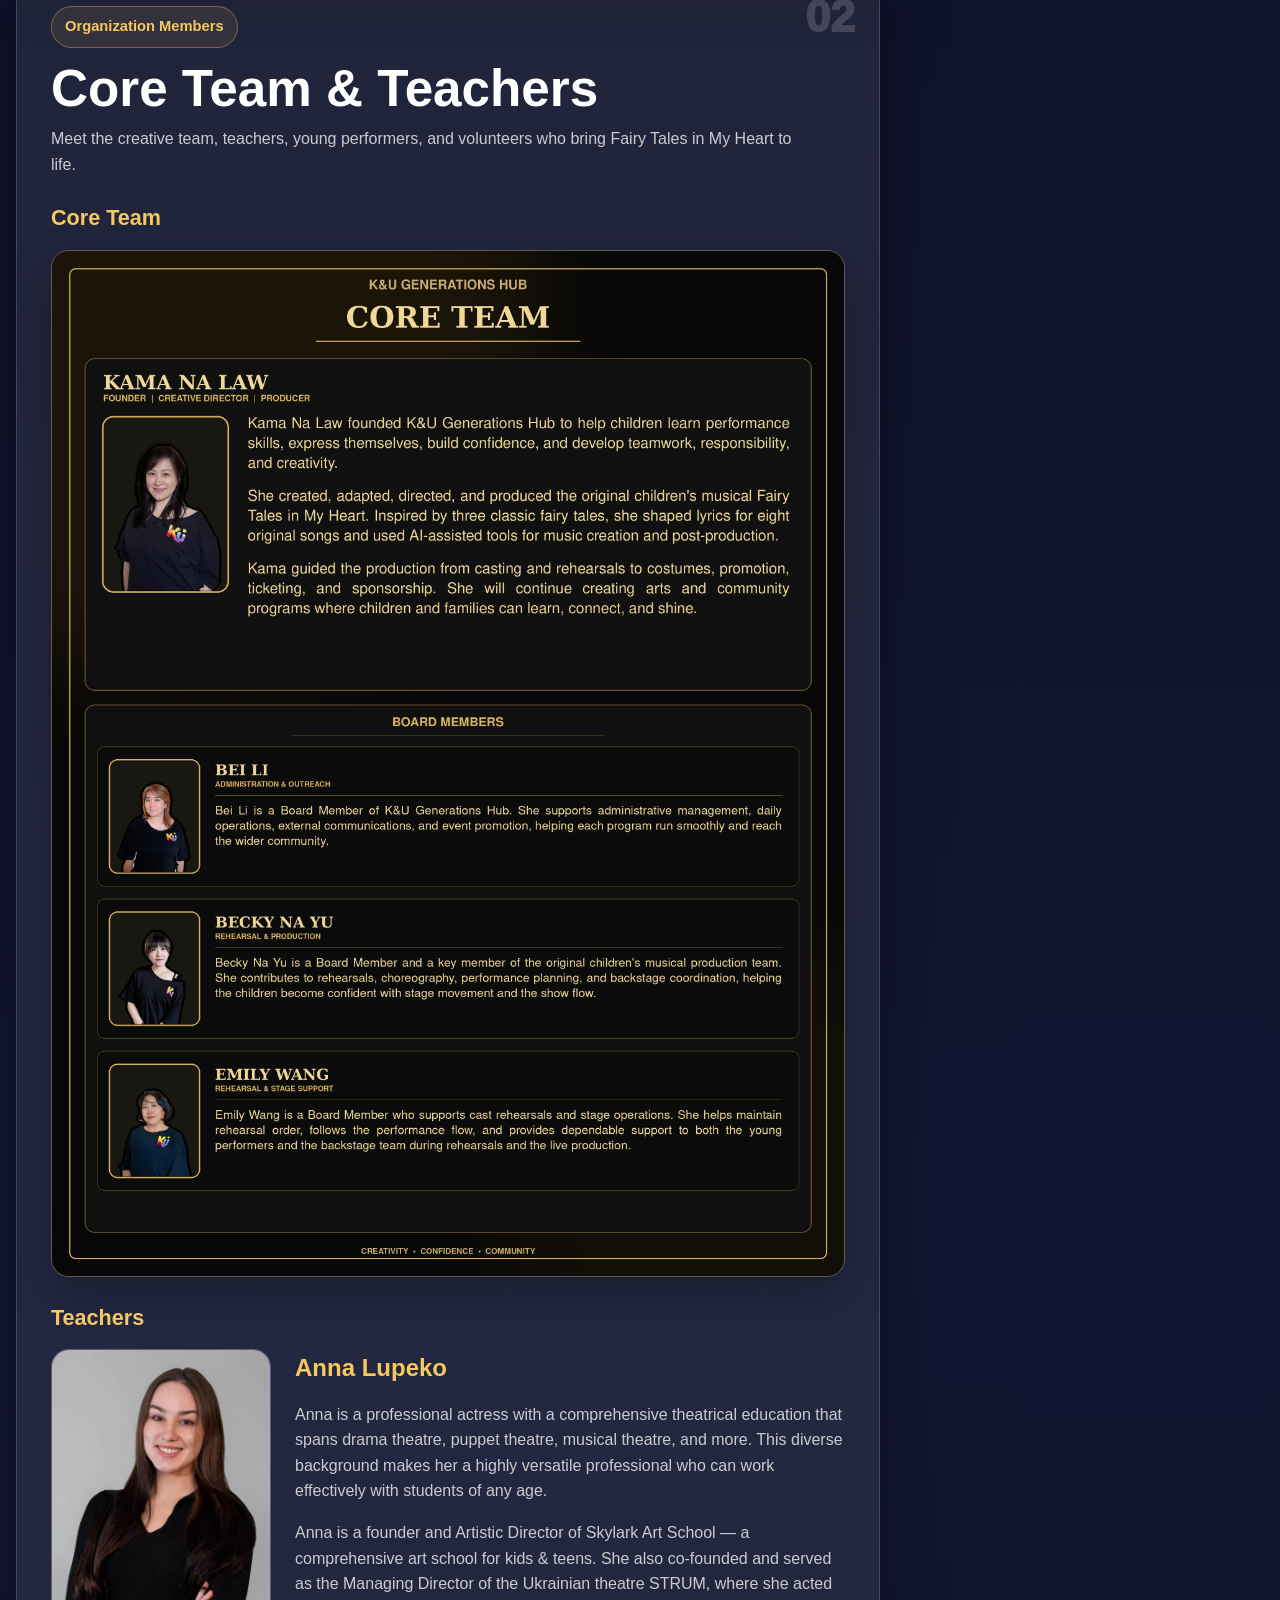
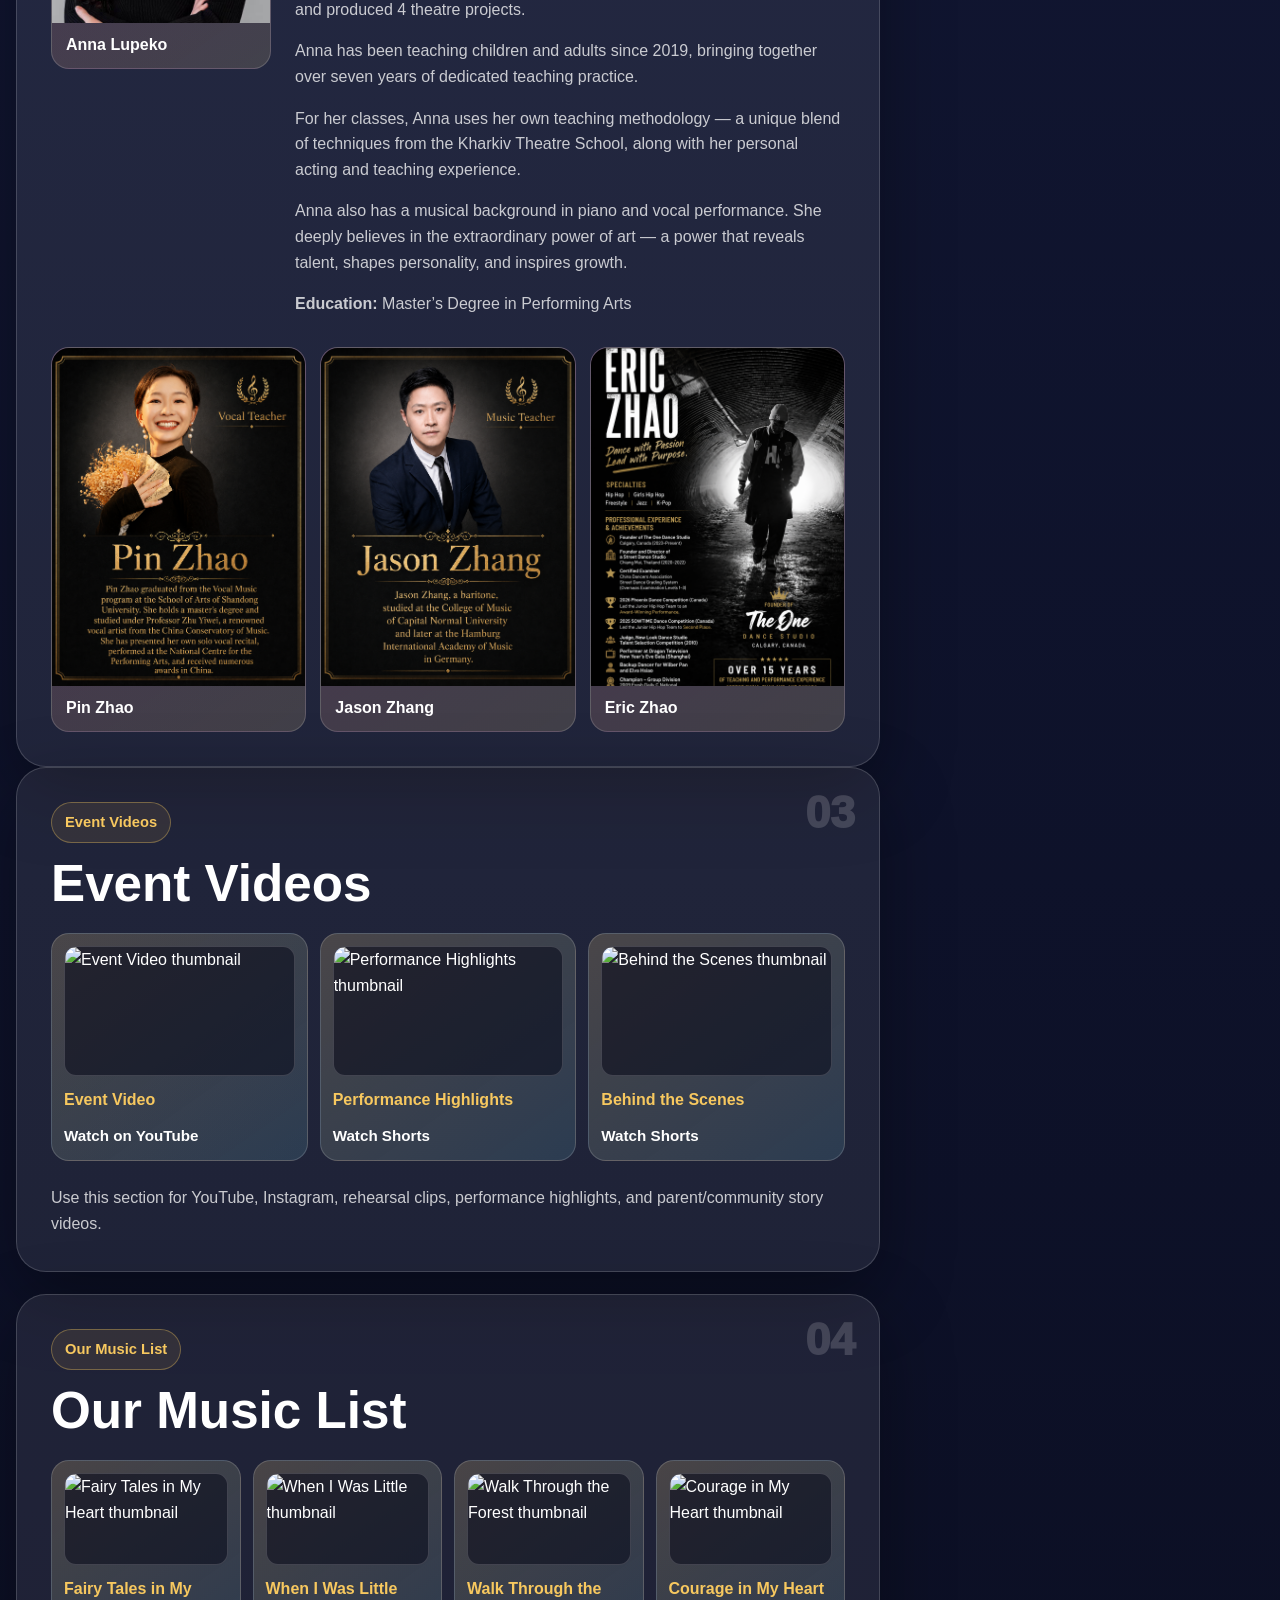
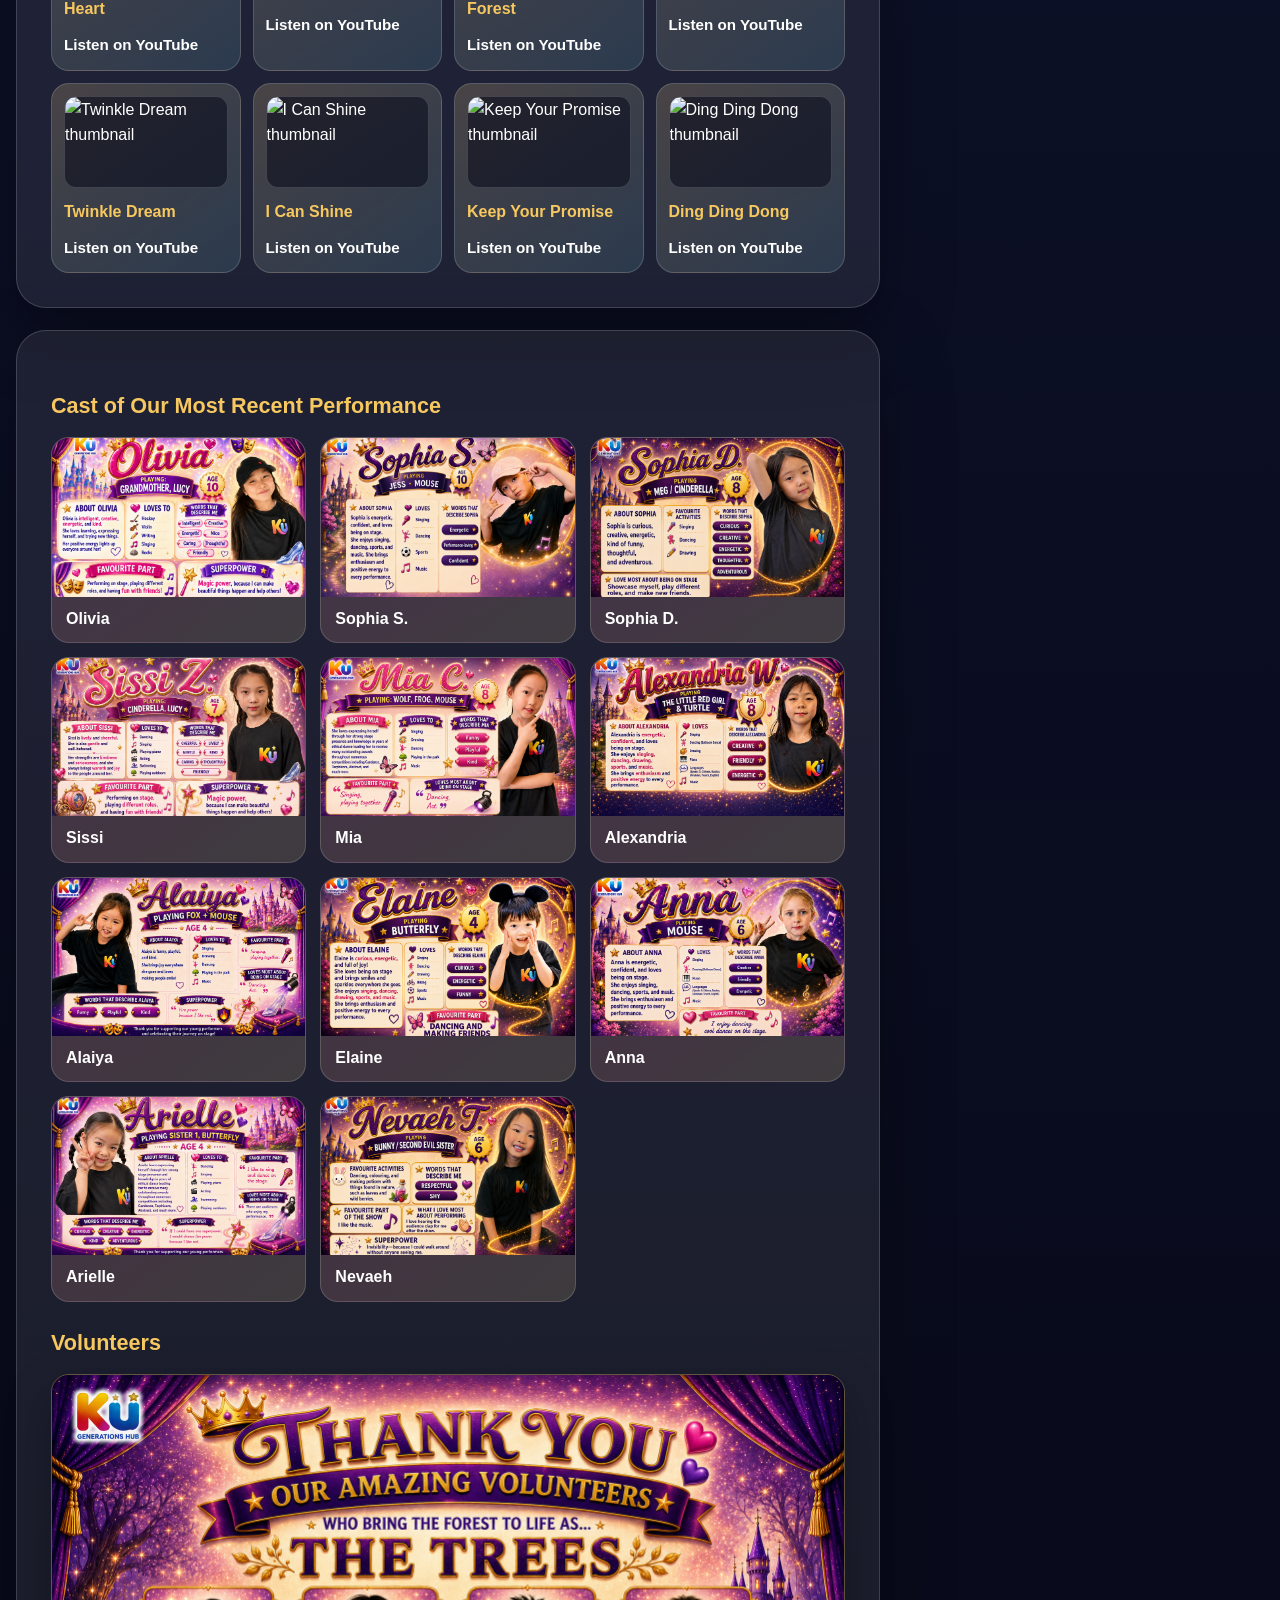
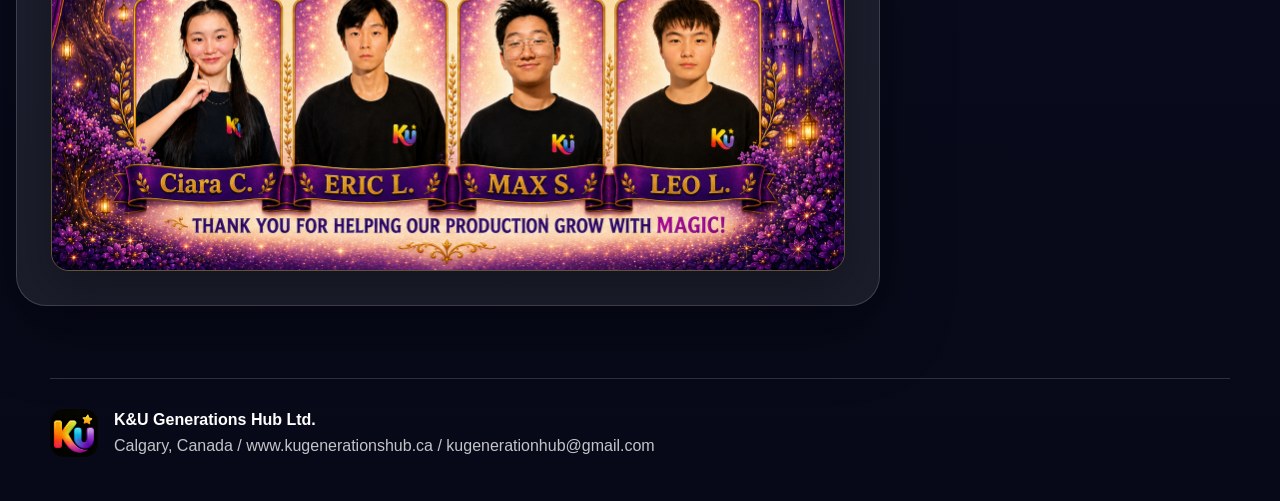
==== commit 3a9240de: "Move event videos and music list after teachers" ====
--- a/index.html
+++ b/index.html
@@ -17,9 +17,9 @@
     <nav class="nav-menu" aria-label="Main navigation">
       <a href="#introduction">K&U Introduction</a>
       <a href="#courses">Program</a>
+      <a href="#members">Teachers</a>
       <a href="#videos">Event Videos</a>
       <a href="#music">Music List</a>
-      <a href="#members">Members</a>
       <a href="#sponsors">Sponsor Ads</a>
     </nav>
   </header>
@@ -120,90 +120,13 @@
             </section>
           </div>
         </section>
-        <section class="columns-section" aria-label="Main website sections">
-
-
-<article class="column-card videos-card" id="videos">
+
+
+
+
+        <section class="members-section" id="members" aria-label="Core team and teachers">
+          <div class="column-card members-card">
             <div class="column-number">02</div>
-            <p class="eyebrow">Event Videos</p>
-            <h2>Event Videos</h2>
-            <div class="video-list">
-              <a class="video-item" href="https://youtu.be/0PIaN4Xwxjk" target="_blank" rel="noopener" aria-label="Watch event video on YouTube">
-                <img src="https://img.youtube.com/vi/0PIaN4Xwxjk/hqdefault.jpg" alt="Event Video thumbnail">
-                <span>Event Video</span>
-                <strong>Watch on YouTube</strong>
-              </a>
-              <a class="video-item" href="https://youtube.com/shorts/QG84wf9Qjaw?feature=share" target="_blank" rel="noopener" aria-label="Watch performance highlights on YouTube Shorts">
-                <img src="https://img.youtube.com/vi/QG84wf9Qjaw/hqdefault.jpg" alt="Performance Highlights thumbnail">
-                <span>Performance Highlights</span>
-                <strong>Watch Shorts</strong>
-              </a>
-              <a class="video-item" href="https://youtube.com/shorts/JumNSYQNK64?feature=share" target="_blank" rel="noopener" aria-label="Watch behind the scenes video on YouTube Shorts">
-                <img src="https://img.youtube.com/vi/JumNSYQNK64/hqdefault.jpg" alt="Behind the Scenes thumbnail">
-                <span>Behind the Scenes</span>
-                <strong>Watch Shorts</strong>
-              </a>
-            </div>
-            <p class="video-note">
-              Use this section for YouTube, Instagram, rehearsal clips, performance highlights,
-              and parent/community story videos.
-            </p>
-          </article>
-        </section>
-
-        <section class="music-section" id="music" aria-label="Our music list">
-          <div class="column-card music-card">
-            <div class="column-number">03</div>
-            <p class="eyebrow">Our Music List</p>
-            <h2>Our Music List</h2>
-            <div class="music-list">
-              <a class="music-item" href="https://youtu.be/6_Ej_U8LphM?si=r85ldvucTSqxPOU5" target="_blank" rel="noopener">
-                <img src="https://img.youtube.com/vi/6_Ej_U8LphM/hqdefault.jpg" alt="Fairy Tales in My Heart thumbnail">
-                <span>Fairy Tales in My Heart</span>
-                <strong>Listen on YouTube</strong>
-              </a>
-              <a class="music-item" href="https://youtu.be/LoVdP77OT7w?si=3t6QFKu4wYjfTGxF" target="_blank" rel="noopener">
-                <img src="https://img.youtube.com/vi/LoVdP77OT7w/hqdefault.jpg" alt="When I Was Little thumbnail">
-                <span>When I Was Little</span>
-                <strong>Listen on YouTube</strong>
-              </a>
-              <a class="music-item" href="https://youtu.be/XUxOGo9n_Vw?si=2nyyWbsW5t5L-nQO" target="_blank" rel="noopener">
-                <img src="https://img.youtube.com/vi/XUxOGo9n_Vw/hqdefault.jpg" alt="Walk Through the Forest thumbnail">
-                <span>Walk Through the Forest</span>
-                <strong>Listen on YouTube</strong>
-              </a>
-              <a class="music-item" href="https://youtu.be/s7mJ6SVFz50?si=1229h3-YjA0xu44q" target="_blank" rel="noopener">
-                <img src="https://img.youtube.com/vi/s7mJ6SVFz50/hqdefault.jpg" alt="Courage in My Heart thumbnail">
-                <span>Courage in My Heart</span>
-                <strong>Listen on YouTube</strong>
-              </a>
-              <a class="music-item" href="https://youtu.be/vlib7blF-3M?si=nkpiRO6xT84Nm10r" target="_blank" rel="noopener">
-                <img src="https://img.youtube.com/vi/vlib7blF-3M/hqdefault.jpg" alt="Twinkle Dream thumbnail">
-                <span>Twinkle Dream</span>
-                <strong>Listen on YouTube</strong>
-              </a>
-              <a class="music-item" href="https://youtu.be/huM-LQSi4no?si=jfz4DQmOCFou2rpV" target="_blank" rel="noopener">
-                <img src="https://img.youtube.com/vi/huM-LQSi4no/hqdefault.jpg" alt="I Can Shine thumbnail">
-                <span>I Can Shine</span>
-                <strong>Listen on YouTube</strong>
-              </a>
-              <a class="music-item" href="https://youtu.be/C2AGCW4T-RY?si=TdszypZ-E_TwWSCav" target="_blank" rel="noopener">
-                <img src="https://img.youtube.com/vi/C2AGCW4T-RY/hqdefault.jpg" alt="Keep Your Promise thumbnail">
-                <span>Keep Your Promise</span>
-                <strong>Listen on YouTube</strong>
-              </a>
-              <a class="music-item" href="https://youtu.be/BMdBeQa35s8?si=v00Wmjn7p_UnwYmB" target="_blank" rel="noopener">
-                <img src="https://img.youtube.com/vi/BMdBeQa35s8/hqdefault.jpg" alt="Ding Ding Dong thumbnail">
-                <span>Ding Ding Dong</span>
-                <strong>Listen on YouTube</strong>
-              </a>
-            </div>
-          </div>
-        </section>
-
-        <section class="members-section" id="members" aria-label="Organization members and young performers">
-          <div class="column-card members-card">
-            <div class="column-number">04</div>
             <p class="eyebrow">Organization Members</p>
             <h2>Core Team &amp; Teachers</h2>
             <p class="members-intro">
@@ -250,6 +173,91 @@
                 </div>
               </div>
 
+            </div>
+          </div>
+        </section>
+<section class="columns-section" aria-label="Main website sections">
+
+
+<article class="column-card videos-card" id="videos">
+            <div class="column-number">03</div>
+            <p class="eyebrow">Event Videos</p>
+            <h2>Event Videos</h2>
+            <div class="video-list">
+              <a class="video-item" href="https://youtu.be/0PIaN4Xwxjk" target="_blank" rel="noopener" aria-label="Watch event video on YouTube">
+                <img src="https://img.youtube.com/vi/0PIaN4Xwxjk/hqdefault.jpg" alt="Event Video thumbnail">
+                <span>Event Video</span>
+                <strong>Watch on YouTube</strong>
+              </a>
+              <a class="video-item" href="https://youtube.com/shorts/QG84wf9Qjaw?feature=share" target="_blank" rel="noopener" aria-label="Watch performance highlights on YouTube Shorts">
+                <img src="https://img.youtube.com/vi/QG84wf9Qjaw/hqdefault.jpg" alt="Performance Highlights thumbnail">
+                <span>Performance Highlights</span>
+                <strong>Watch Shorts</strong>
+              </a>
+              <a class="video-item" href="https://youtube.com/shorts/JumNSYQNK64?feature=share" target="_blank" rel="noopener" aria-label="Watch behind the scenes video on YouTube Shorts">
+                <img src="https://img.youtube.com/vi/JumNSYQNK64/hqdefault.jpg" alt="Behind the Scenes thumbnail">
+                <span>Behind the Scenes</span>
+                <strong>Watch Shorts</strong>
+              </a>
+            </div>
+            <p class="video-note">
+              Use this section for YouTube, Instagram, rehearsal clips, performance highlights,
+              and parent/community story videos.
+            </p>
+          </article>
+        </section>
+<section class="music-section" id="music" aria-label="Our music list">
+          <div class="column-card music-card">
+            <div class="column-number">04</div>
+            <p class="eyebrow">Our Music List</p>
+            <h2>Our Music List</h2>
+            <div class="music-list">
+              <a class="music-item" href="https://youtu.be/6_Ej_U8LphM?si=r85ldvucTSqxPOU5" target="_blank" rel="noopener">
+                <img src="https://img.youtube.com/vi/6_Ej_U8LphM/hqdefault.jpg" alt="Fairy Tales in My Heart thumbnail">
+                <span>Fairy Tales in My Heart</span>
+                <strong>Listen on YouTube</strong>
+              </a>
+              <a class="music-item" href="https://youtu.be/LoVdP77OT7w?si=3t6QFKu4wYjfTGxF" target="_blank" rel="noopener">
+                <img src="https://img.youtube.com/vi/LoVdP77OT7w/hqdefault.jpg" alt="When I Was Little thumbnail">
+                <span>When I Was Little</span>
+                <strong>Listen on YouTube</strong>
+              </a>
+              <a class="music-item" href="https://youtu.be/XUxOGo9n_Vw?si=2nyyWbsW5t5L-nQO" target="_blank" rel="noopener">
+                <img src="https://img.youtube.com/vi/XUxOGo9n_Vw/hqdefault.jpg" alt="Walk Through the Forest thumbnail">
+                <span>Walk Through the Forest</span>
+                <strong>Listen on YouTube</strong>
+              </a>
+              <a class="music-item" href="https://youtu.be/s7mJ6SVFz50?si=1229h3-YjA0xu44q" target="_blank" rel="noopener">
+                <img src="https://img.youtube.com/vi/s7mJ6SVFz50/hqdefault.jpg" alt="Courage in My Heart thumbnail">
+                <span>Courage in My Heart</span>
+                <strong>Listen on YouTube</strong>
+              </a>
+              <a class="music-item" href="https://youtu.be/vlib7blF-3M?si=nkpiRO6xT84Nm10r" target="_blank" rel="noopener">
+                <img src="https://img.youtube.com/vi/vlib7blF-3M/hqdefault.jpg" alt="Twinkle Dream thumbnail">
+                <span>Twinkle Dream</span>
+                <strong>Listen on YouTube</strong>
+              </a>
+              <a class="music-item" href="https://youtu.be/huM-LQSi4no?si=jfz4DQmOCFou2rpV" target="_blank" rel="noopener">
+                <img src="https://img.youtube.com/vi/huM-LQSi4no/hqdefault.jpg" alt="I Can Shine thumbnail">
+                <span>I Can Shine</span>
+                <strong>Listen on YouTube</strong>
+              </a>
+              <a class="music-item" href="https://youtu.be/C2AGCW4T-RY?si=TdszypZ-E_TwWSCav" target="_blank" rel="noopener">
+                <img src="https://img.youtube.com/vi/C2AGCW4T-RY/hqdefault.jpg" alt="Keep Your Promise thumbnail">
+                <span>Keep Your Promise</span>
+                <strong>Listen on YouTube</strong>
+              </a>
+              <a class="music-item" href="https://youtu.be/BMdBeQa35s8?si=v00Wmjn7p_UnwYmB" target="_blank" rel="noopener">
+                <img src="https://img.youtube.com/vi/BMdBeQa35s8/hqdefault.jpg" alt="Ding Ding Dong thumbnail">
+                <span>Ding Ding Dong</span>
+                <strong>Listen on YouTube</strong>
+              </a>
+            </div>
+          </div>
+        </section>
+        <section class="members-section" id="cast" aria-label="Cast and volunteers from our most recent performance">
+          <div class="column-card members-card">
+            <div class="member-showcase">
               <div class="member-group">
                 <h3>Cast of Our Most Recent Performance</h3>
                 <div class="member-grid performer-grid">
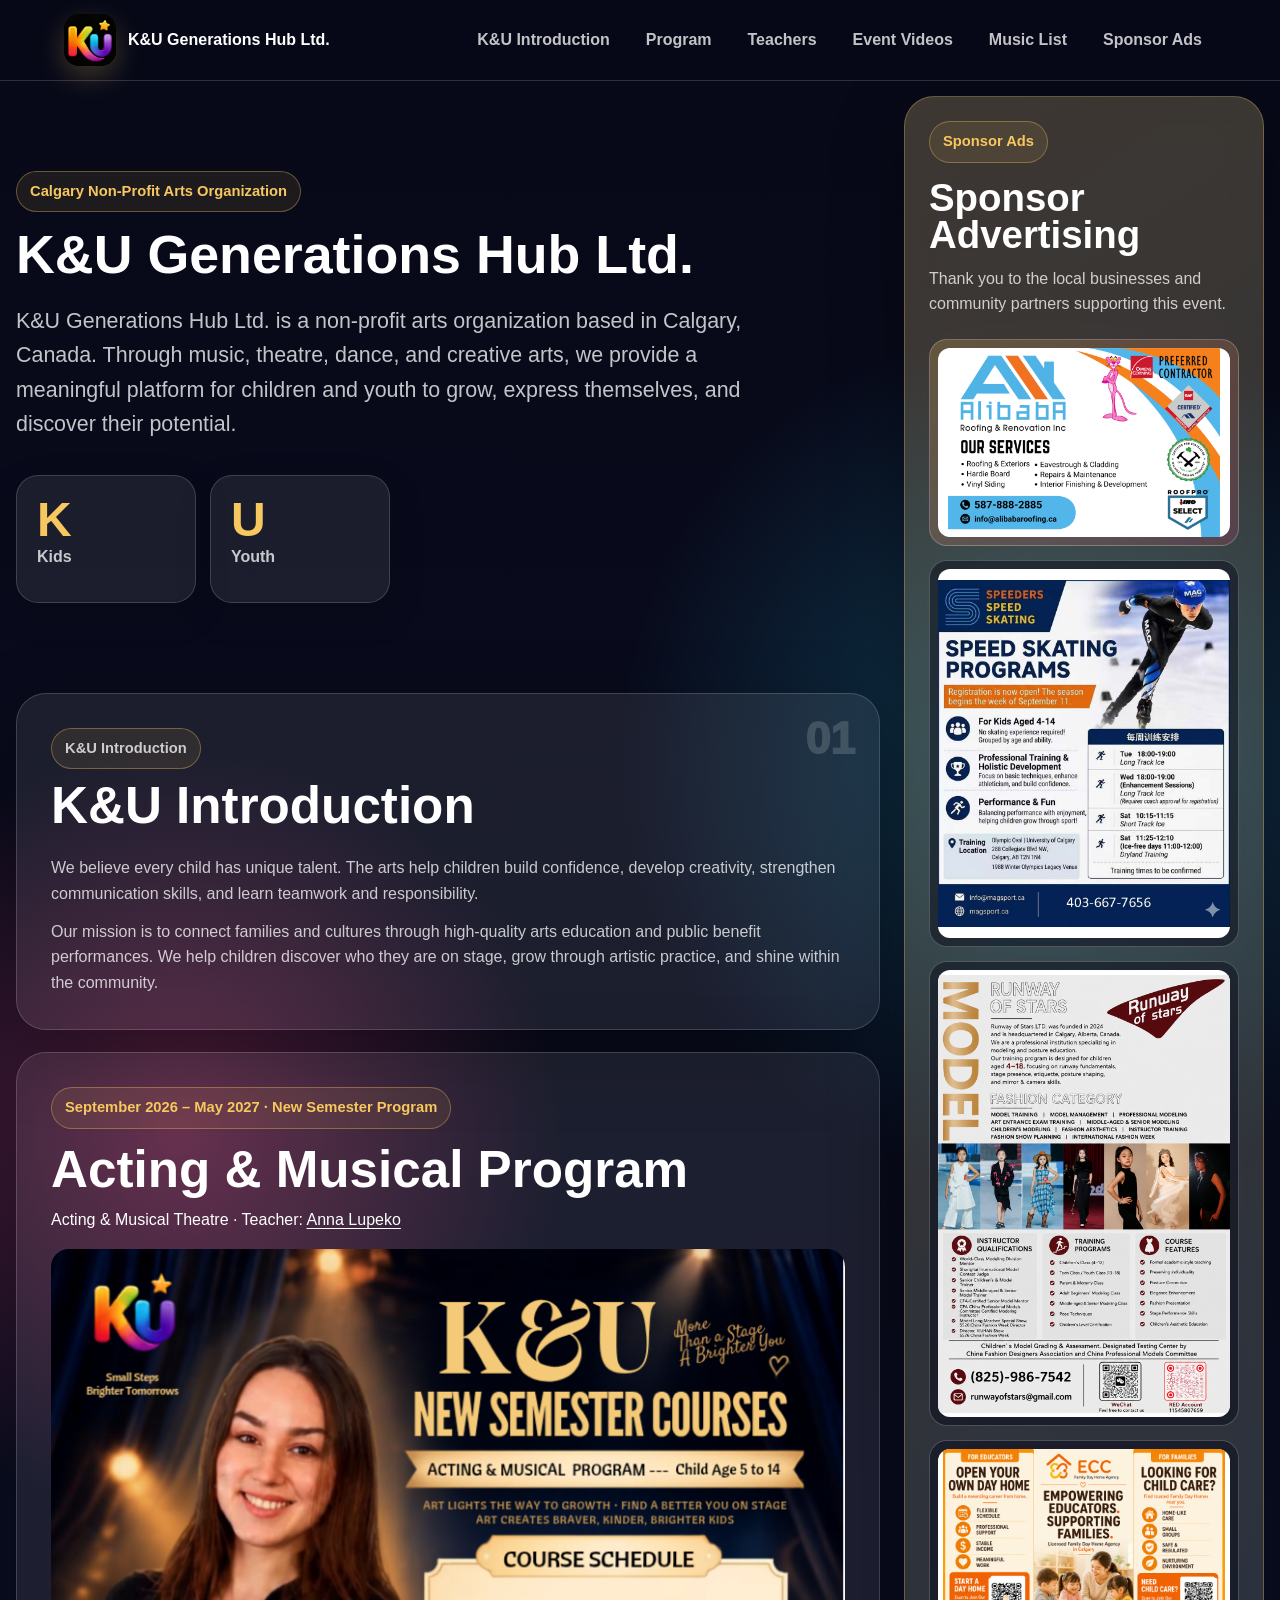
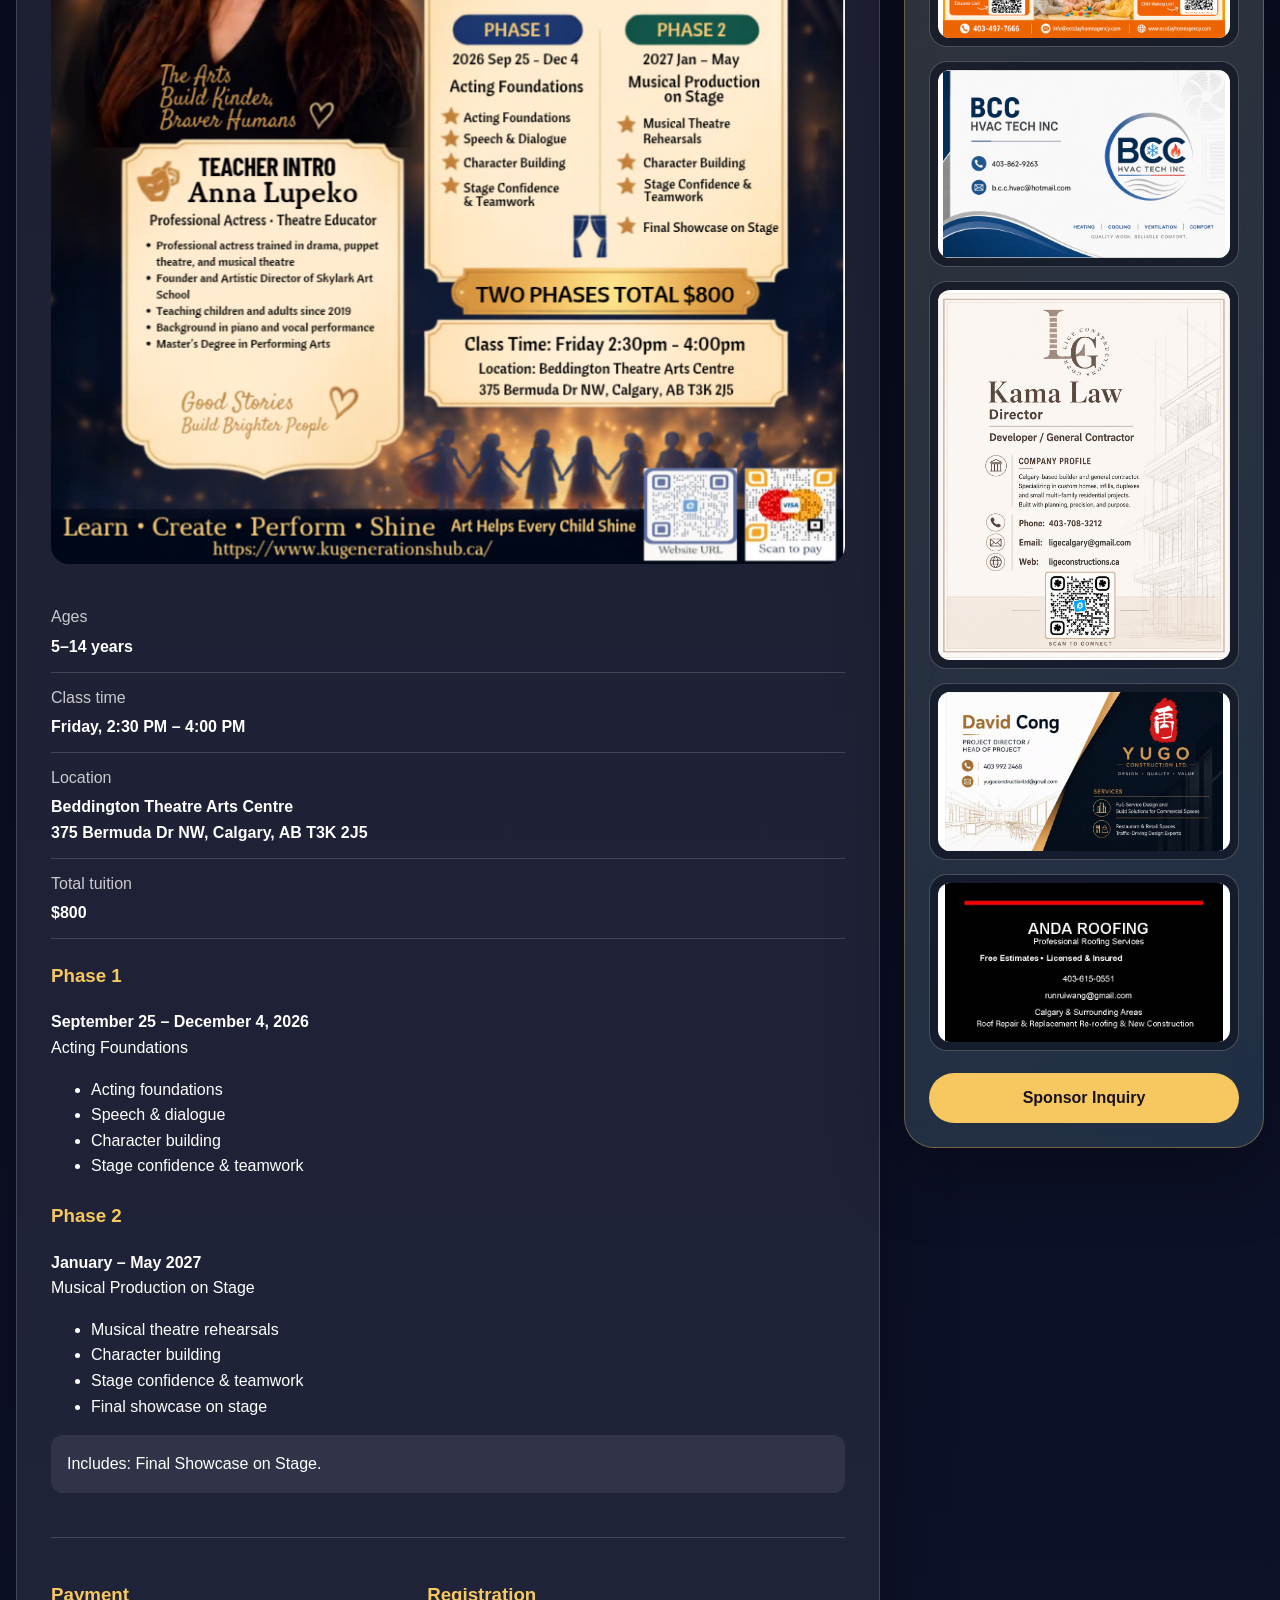
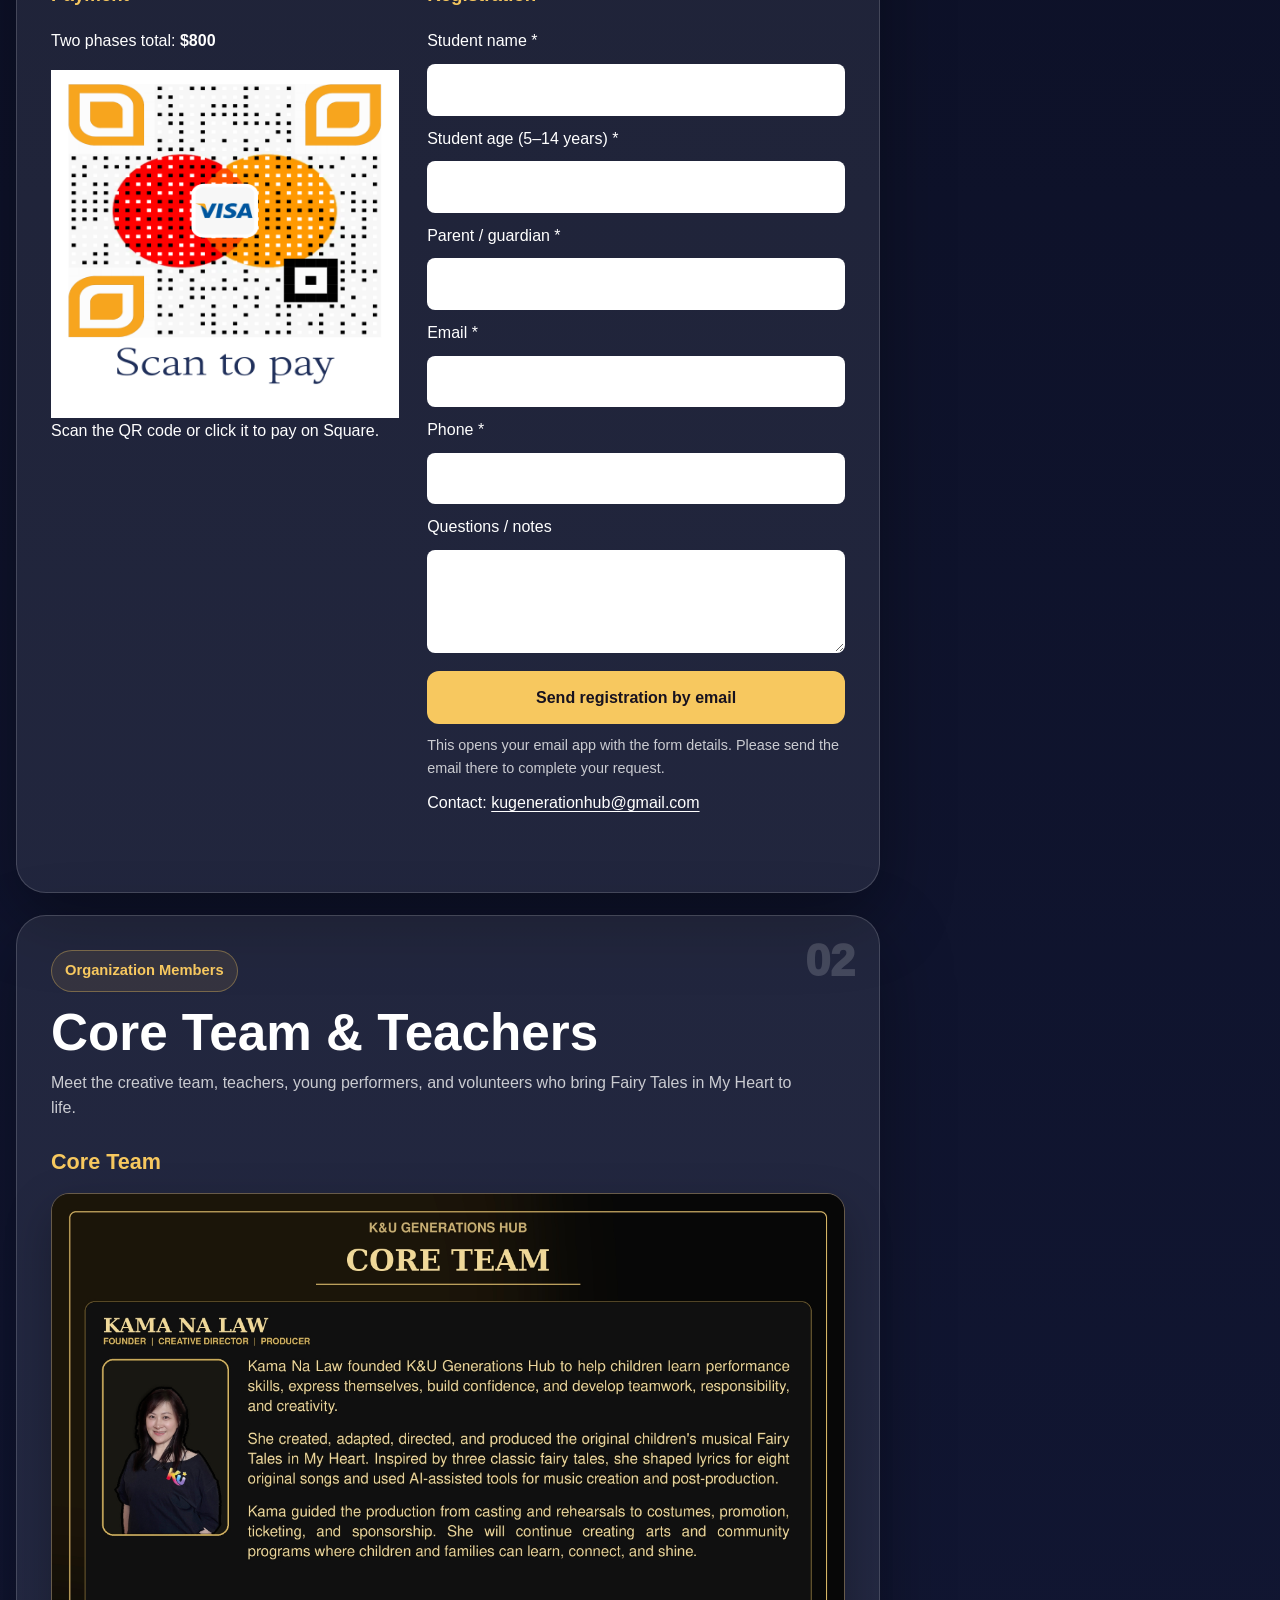
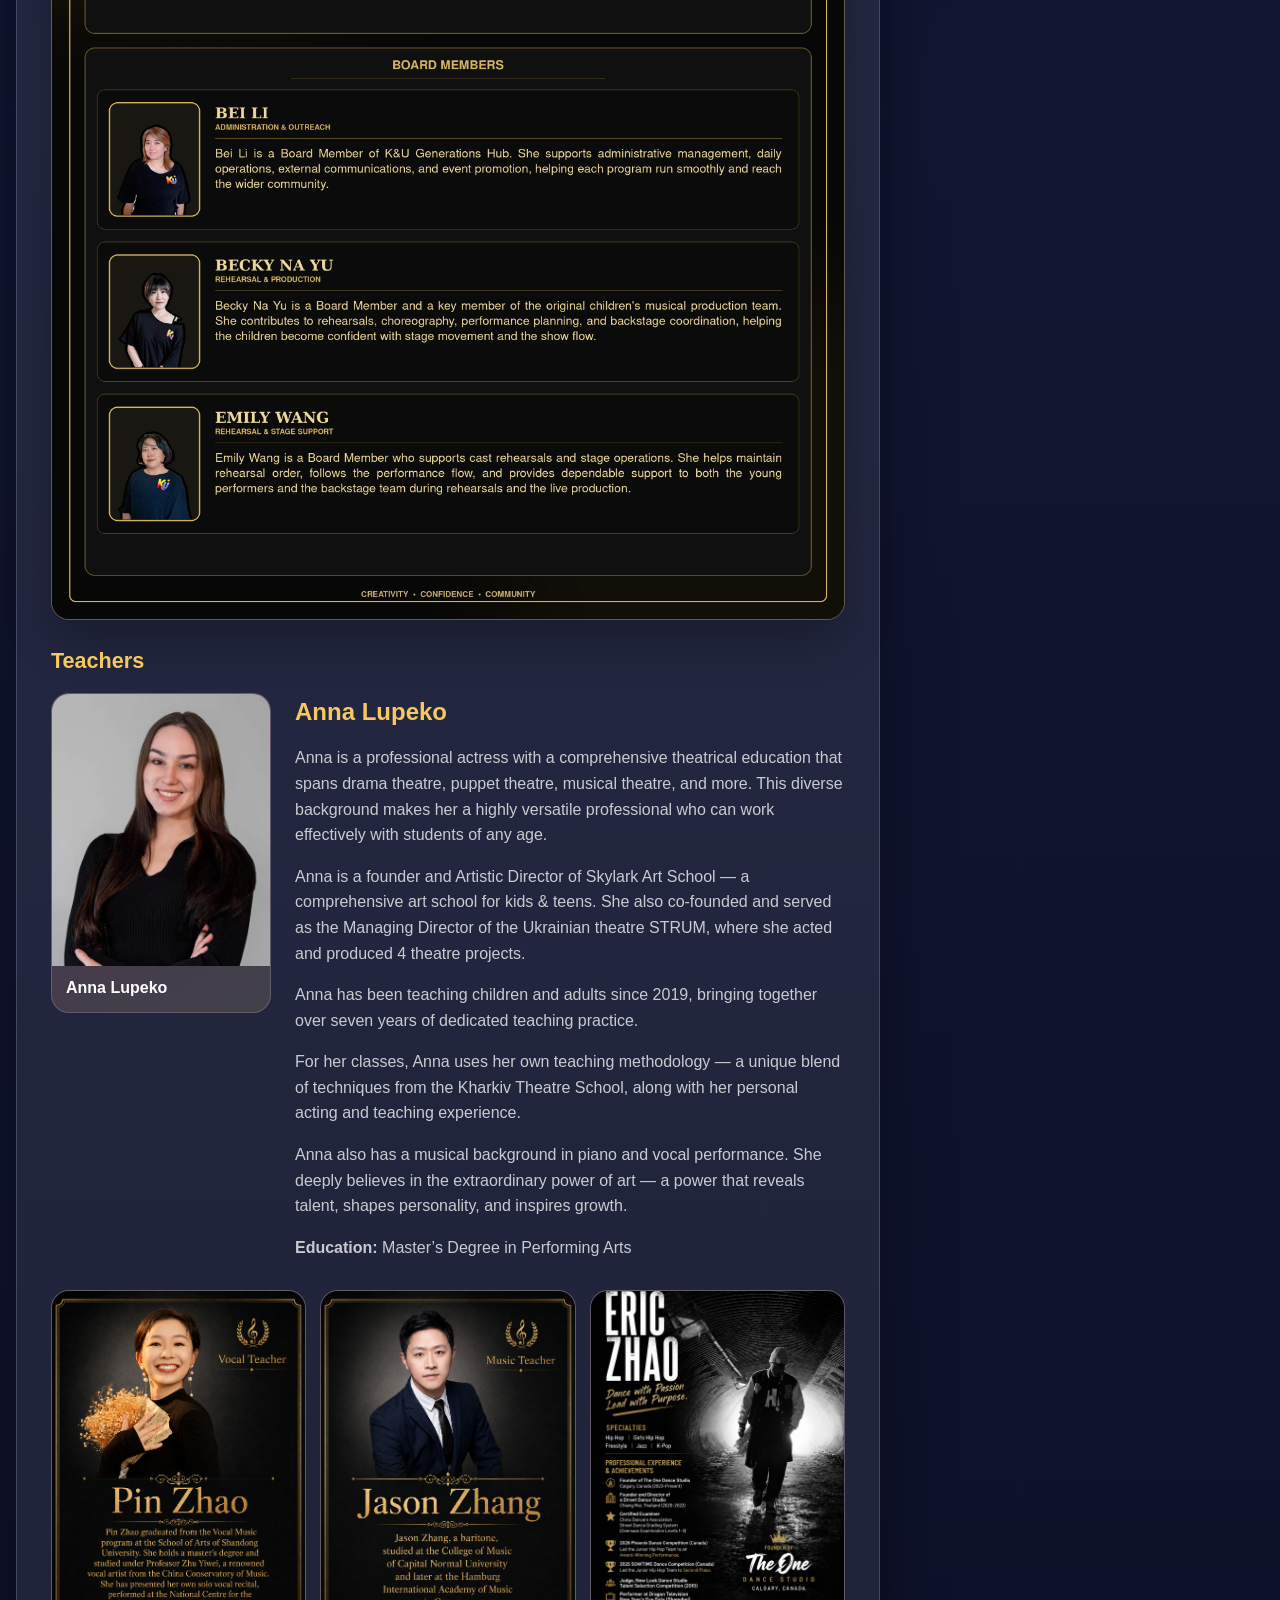
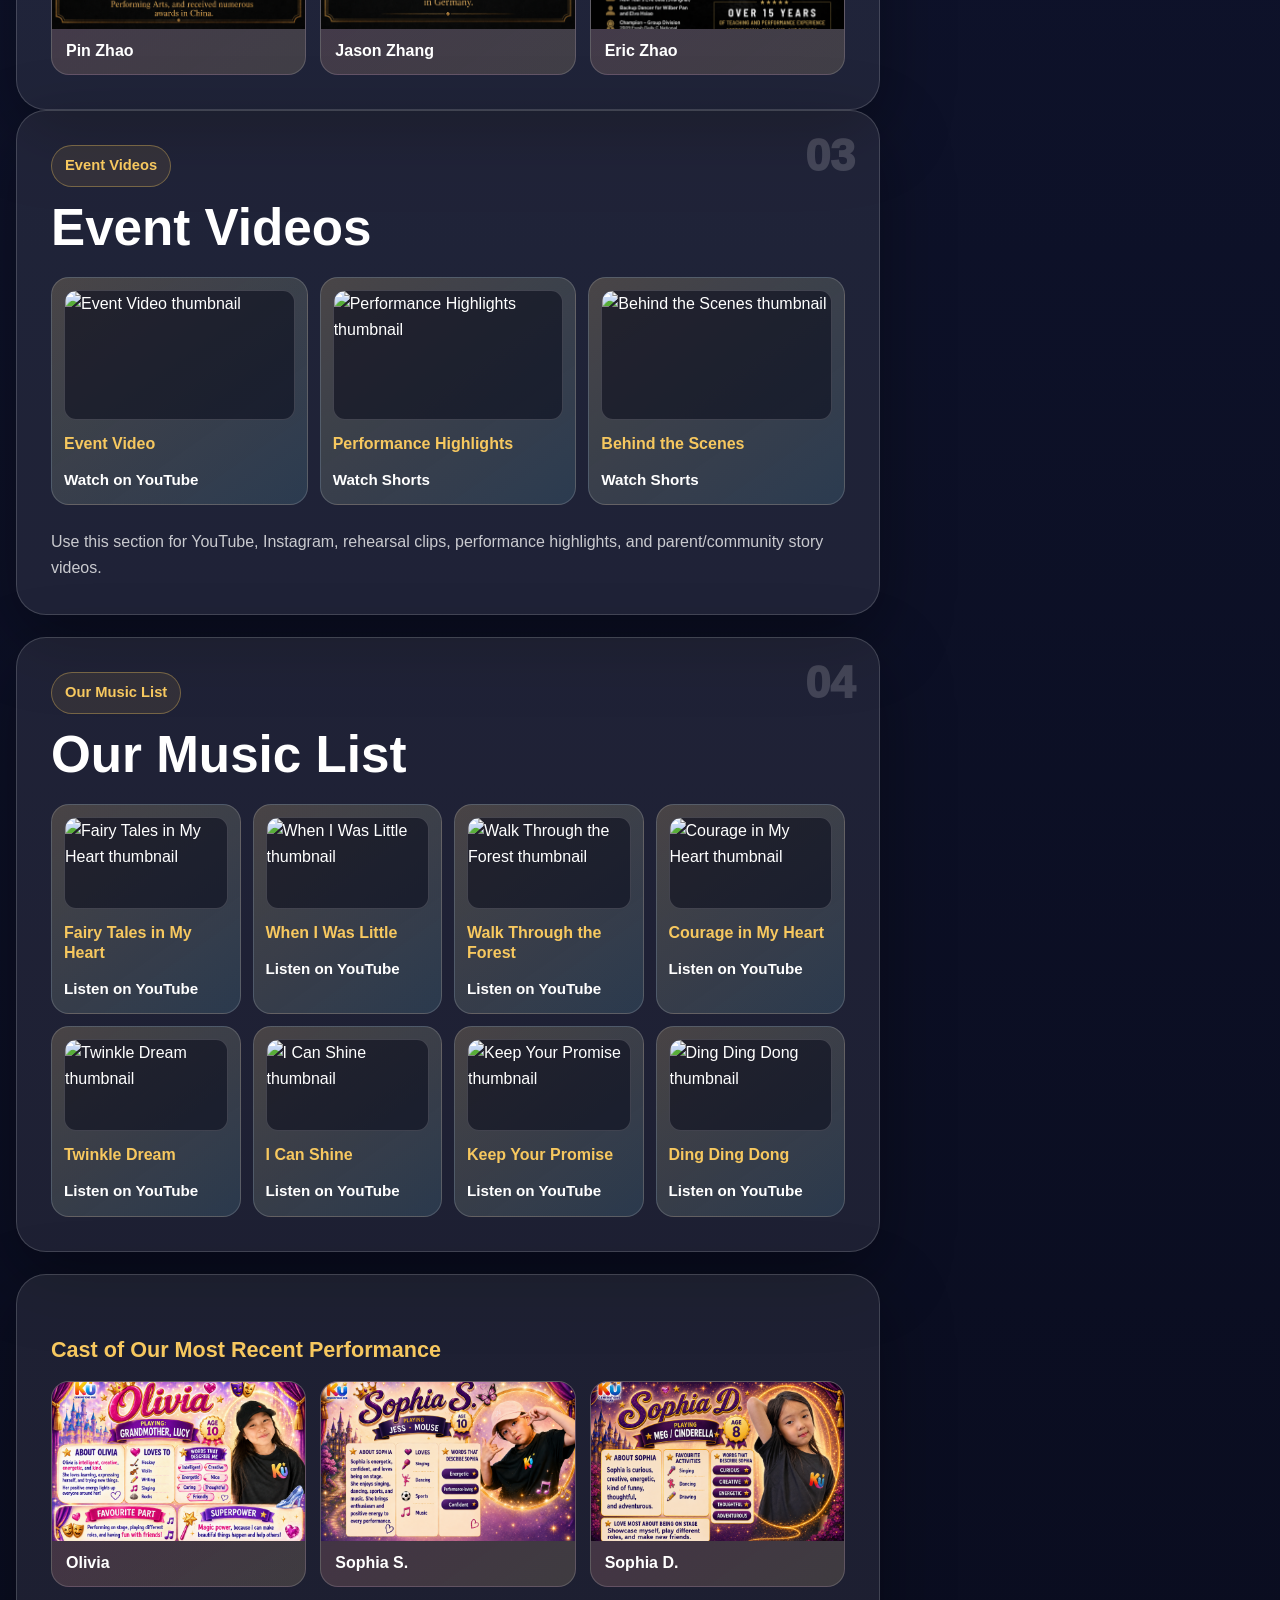
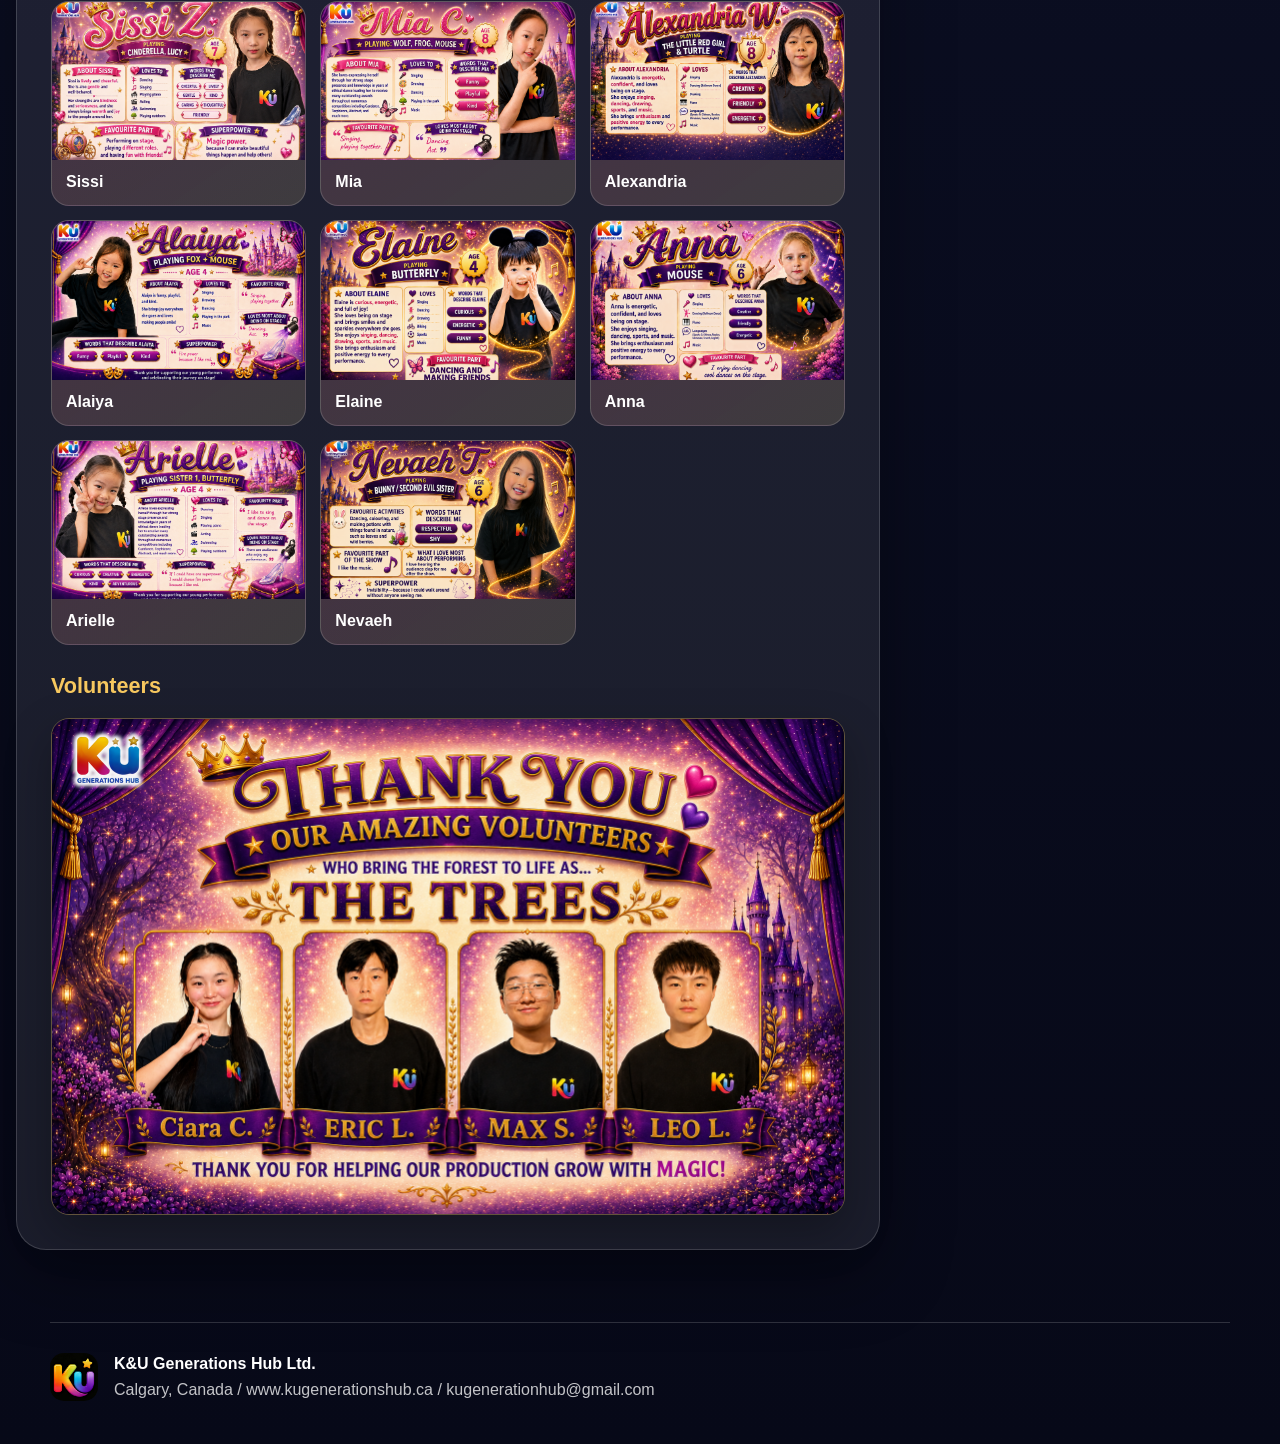
==== commit 345f248d: "Update program poster and Friday class schedule" ====
--- a/index.html
+++ b/index.html
@@ -69,13 +69,13 @@
           <h2 id="courses-title">Acting &amp; Musical Program</h2>
           <p>Acting &amp; Musical Theatre · Teacher: <a href="#anna-lupeko-name">Anna Lupeko</a></p>
           <div class="semester-overview">
-            <a class="semester-poster-frame" href="assets/images/new-semester-courses.jpg?v=20260915" target="_blank" rel="noopener" aria-label="View full course poster">
-              <img class="semester-poster" src="assets/images/new-semester-courses.jpg?v=20260915" alt="K&amp;U new semester acting and musical theatre course poster" loading="lazy">
+            <a class="semester-poster-frame" href="assets/images/new-semester-program.png" target="_blank" rel="noopener" aria-label="View full course poster">
+              <img class="semester-poster" src="assets/images/new-semester-program.png" alt="K&amp;U new semester acting and musical theatre course poster" loading="lazy">
             </a>
             <div>
               <dl class="course-facts">
                 <div><dt>Ages</dt><dd>5–14 years</dd></div>
-                <div><dt>Class time</dt><dd>2:30 PM – 4:00 PM</dd></div>
+                <div><dt>Class time</dt><dd>Friday, 2:30 PM – 4:00 PM</dd></div>
                 <div><dt>Location</dt><dd>Beddington Theatre Arts Centre<br>375 Bermuda Dr NW, Calgary, AB T3K 2J5</dd></div>
                 <div><dt>Total tuition</dt><dd>$800</dd></div>
               </dl>
--- a/styles.css
+++ b/styles.css
@@ -445,6 +445,7 @@
 }
 
 .ad-slot img {
+  cursor: zoom-in;
   width: 100%;
   height: 100%;
   object-fit: contain;
@@ -607,20 +608,19 @@
   gap: 28px;
   align-items: start;
 }
-/* Show the poster artwork without its original white side margins. */
+/* Give the updated poster the full program width without cropping. */
+.semester-overview { grid-template-columns: minmax(0, 1fr); }
 .semester-poster-frame {
   display: block;
-  position: relative;
+  width: 100%;
+  max-width: 822px;
+  justify-self: center;
   overflow: hidden;
-  aspect-ratio: 822 / 950;
   border-radius: 18px;
 }
 .semester-poster {
-  position: absolute;
-  top: 0;
-  left: -4.136253%;
-  width: 109.489051%;
-  max-width: none;
+  display: block;
+  width: 100%;
   height: auto;
 }
 .semester-section h3 { color: var(--gold); margin-top: 22px; }
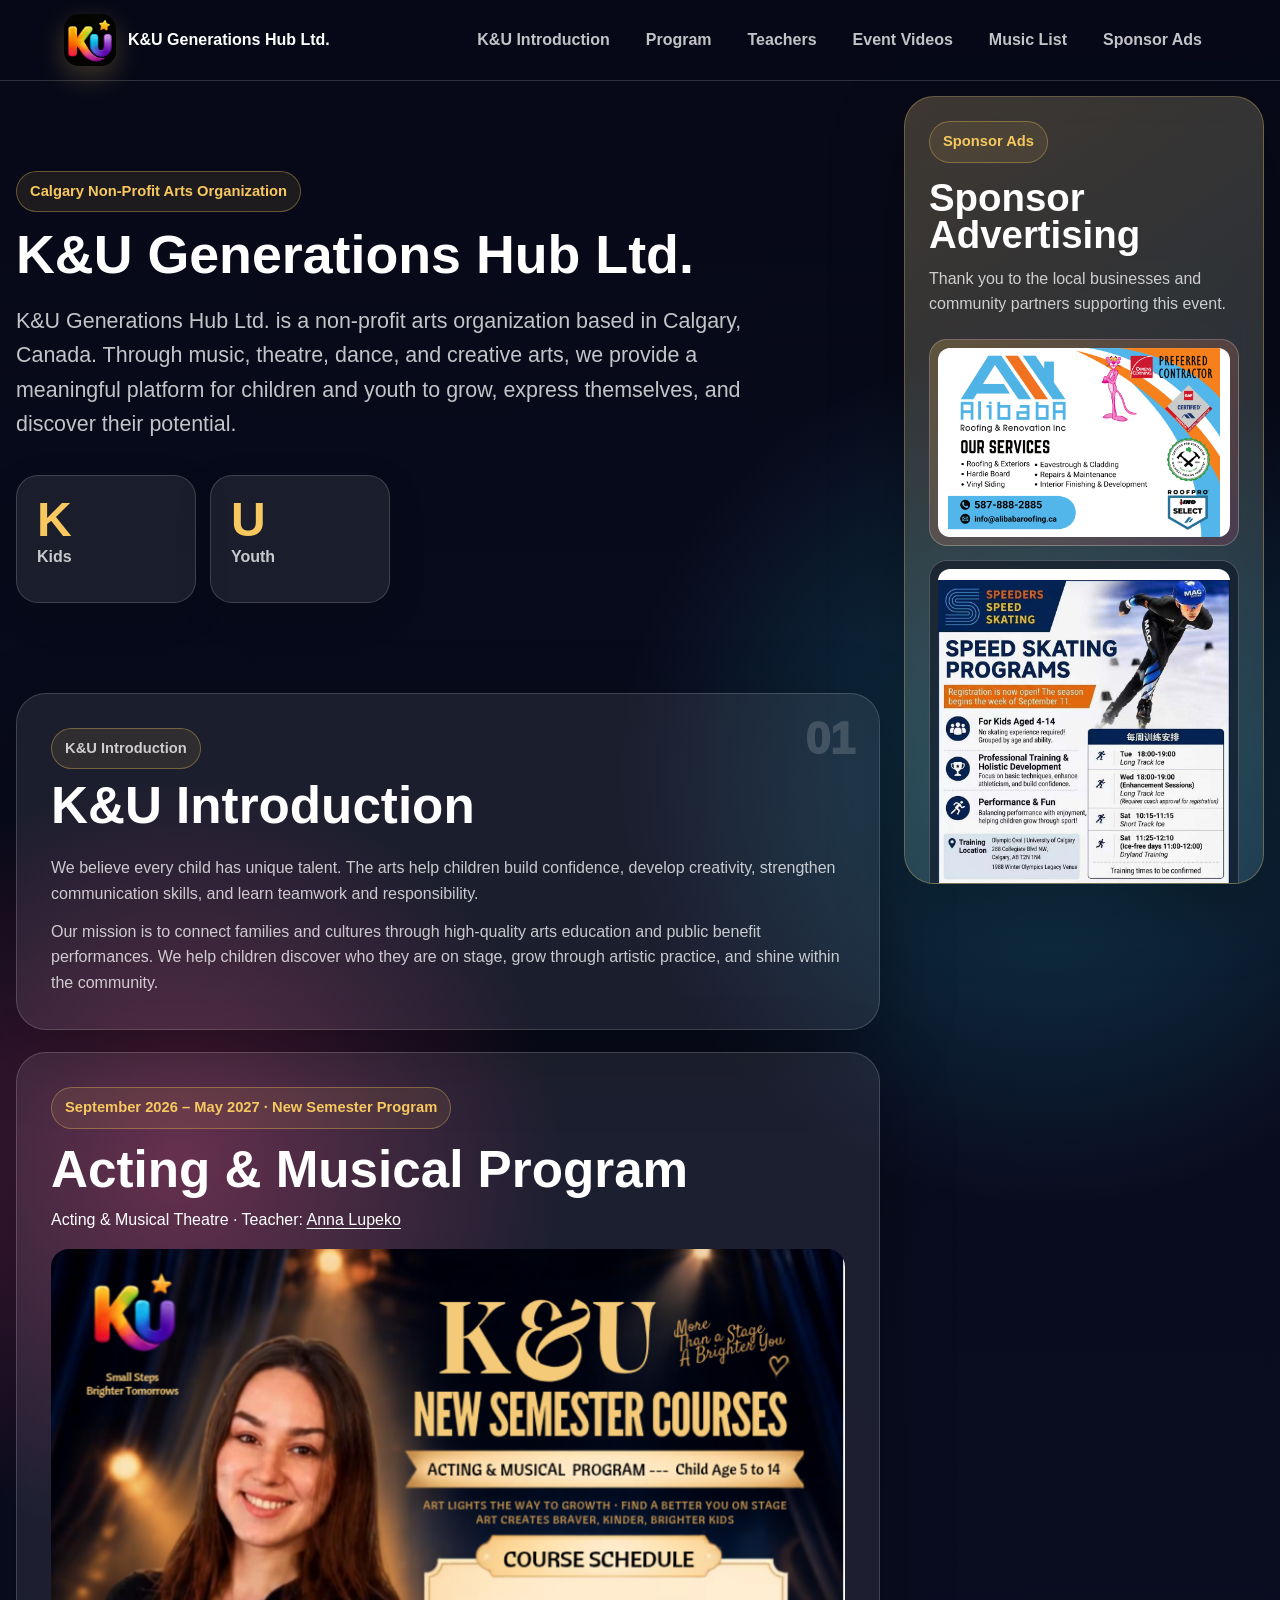
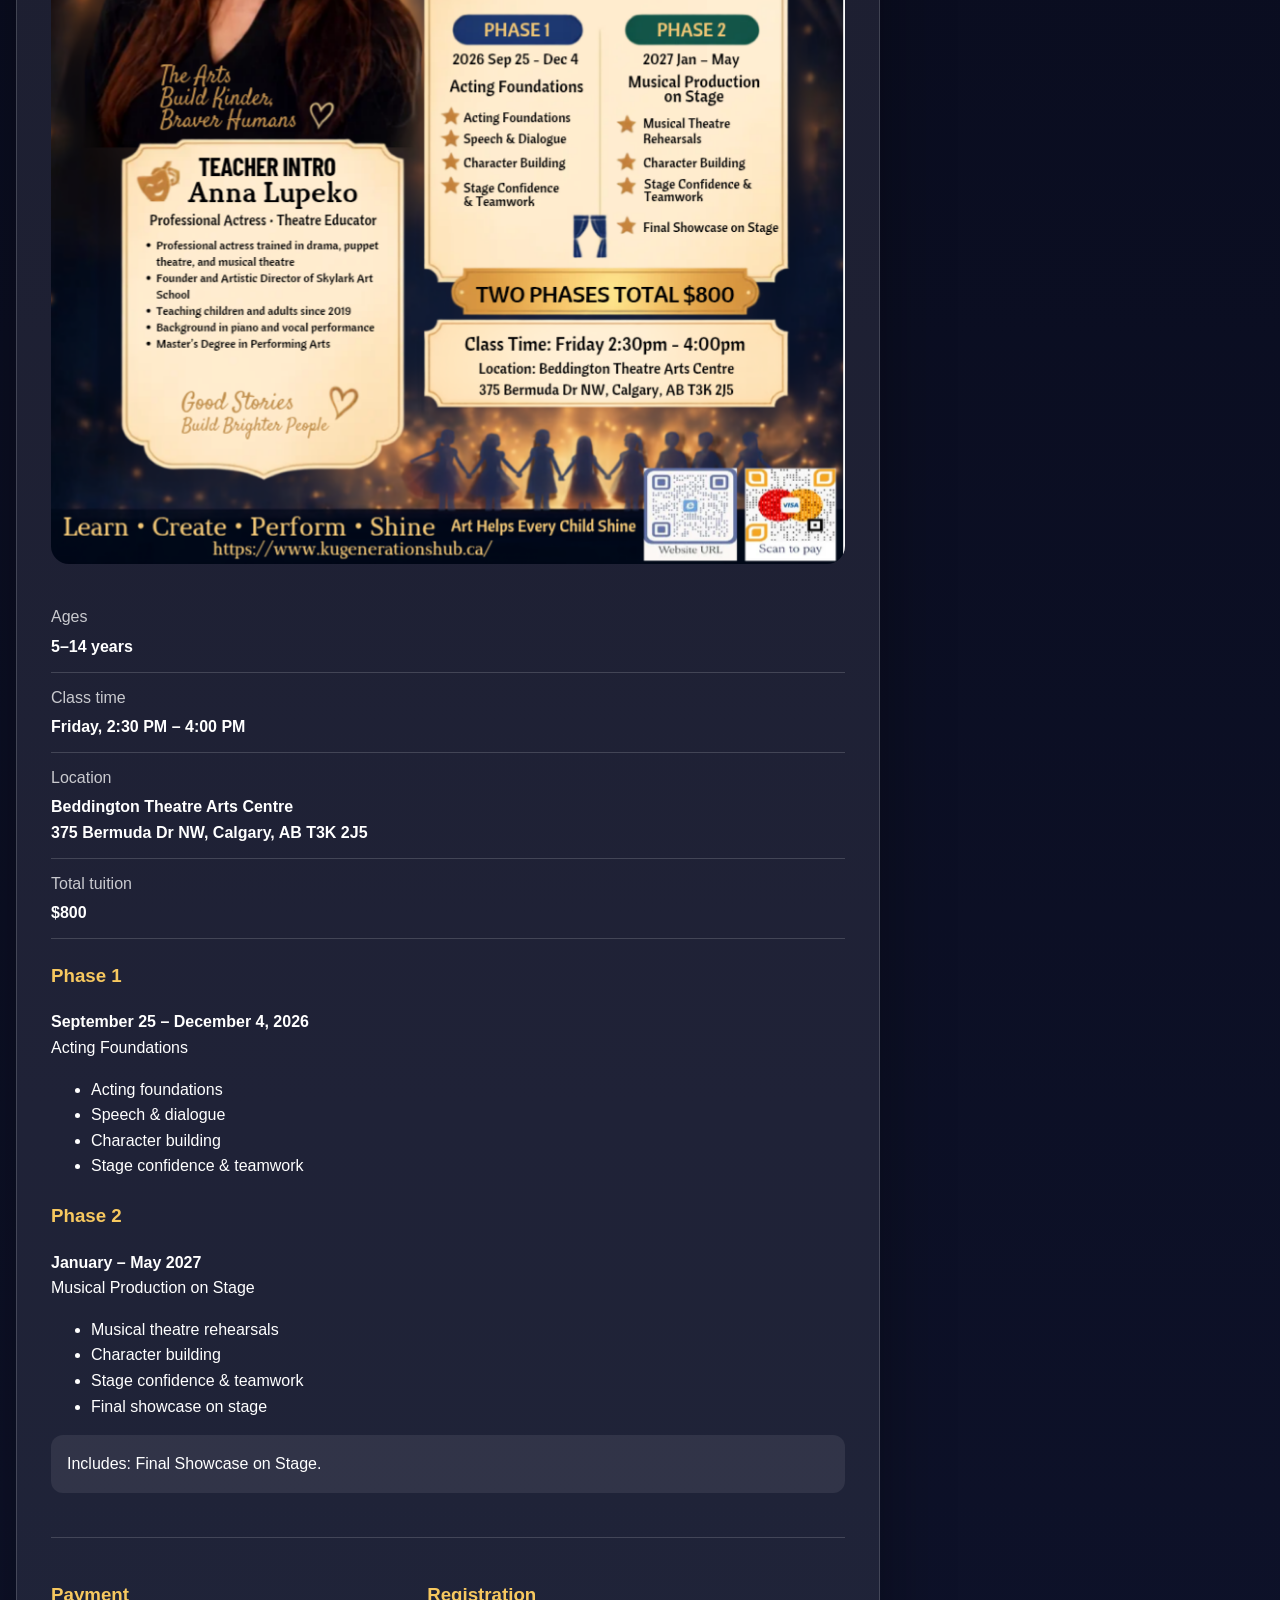
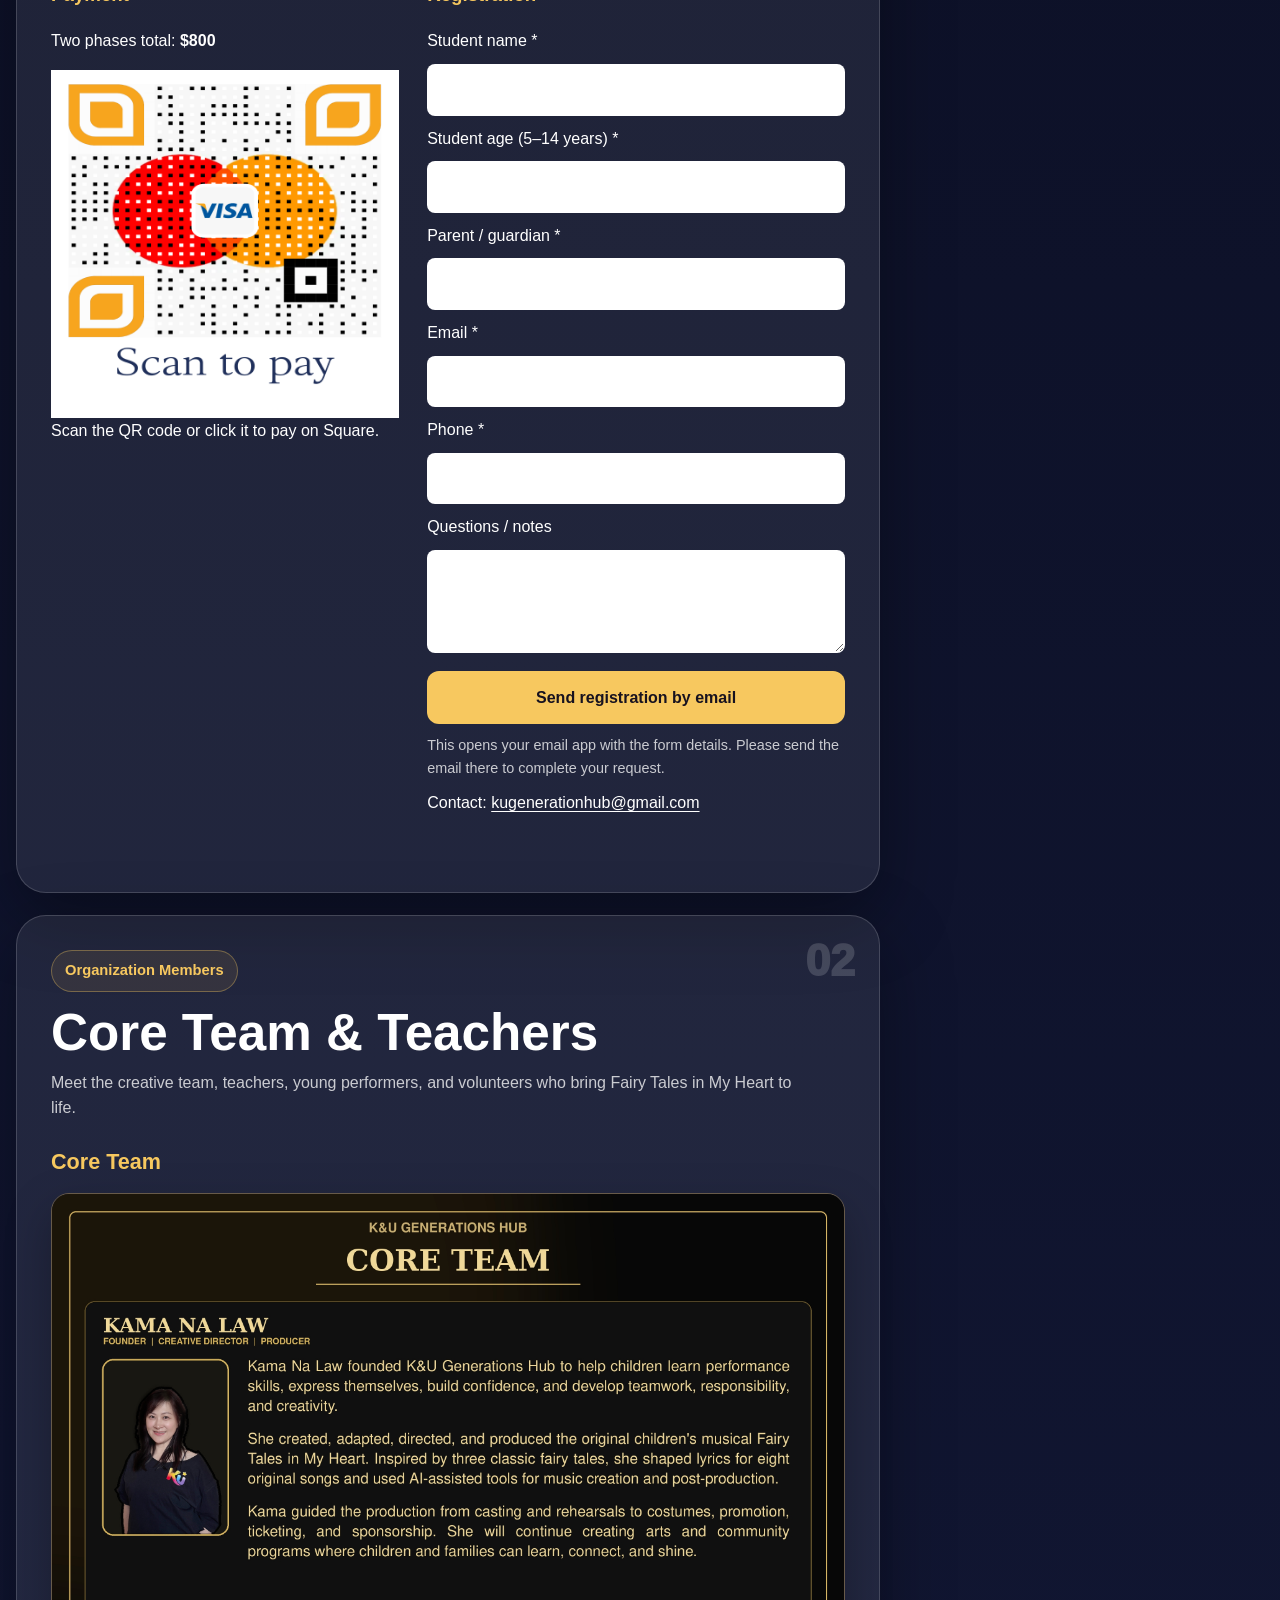
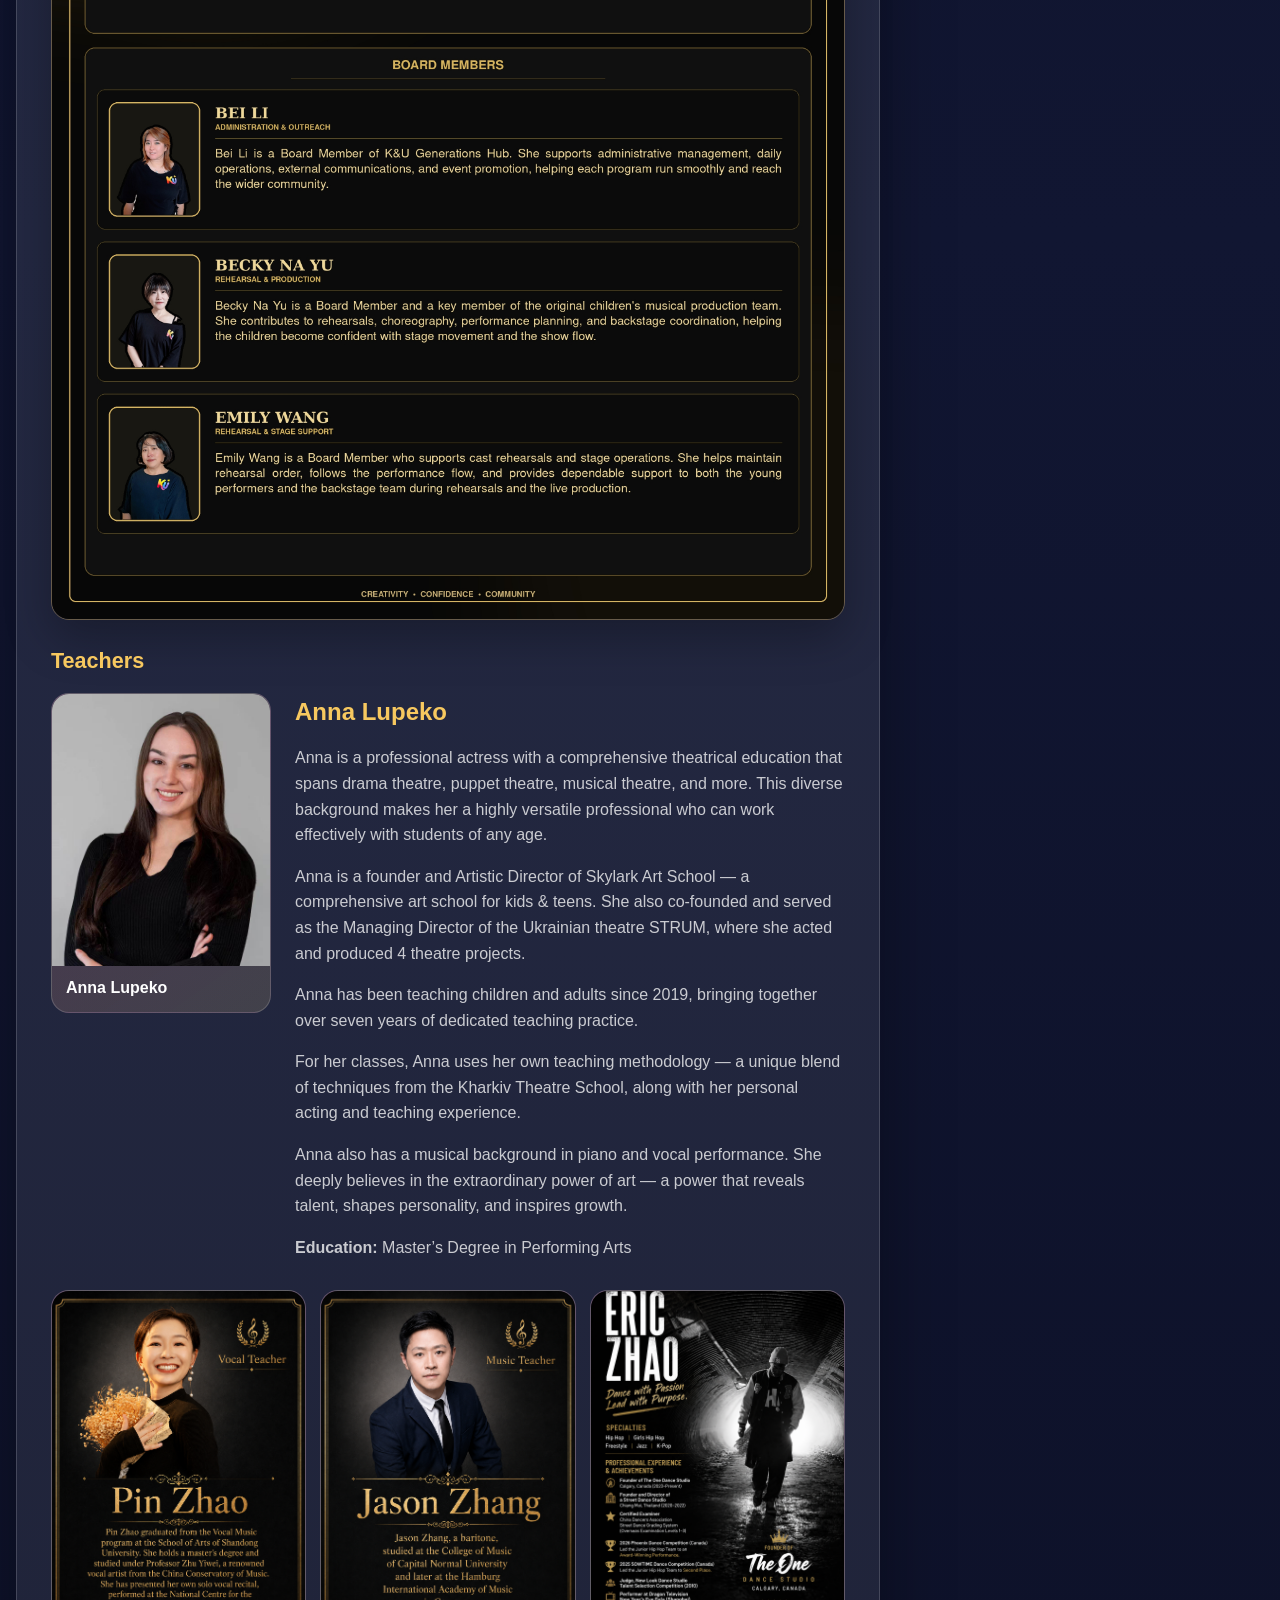
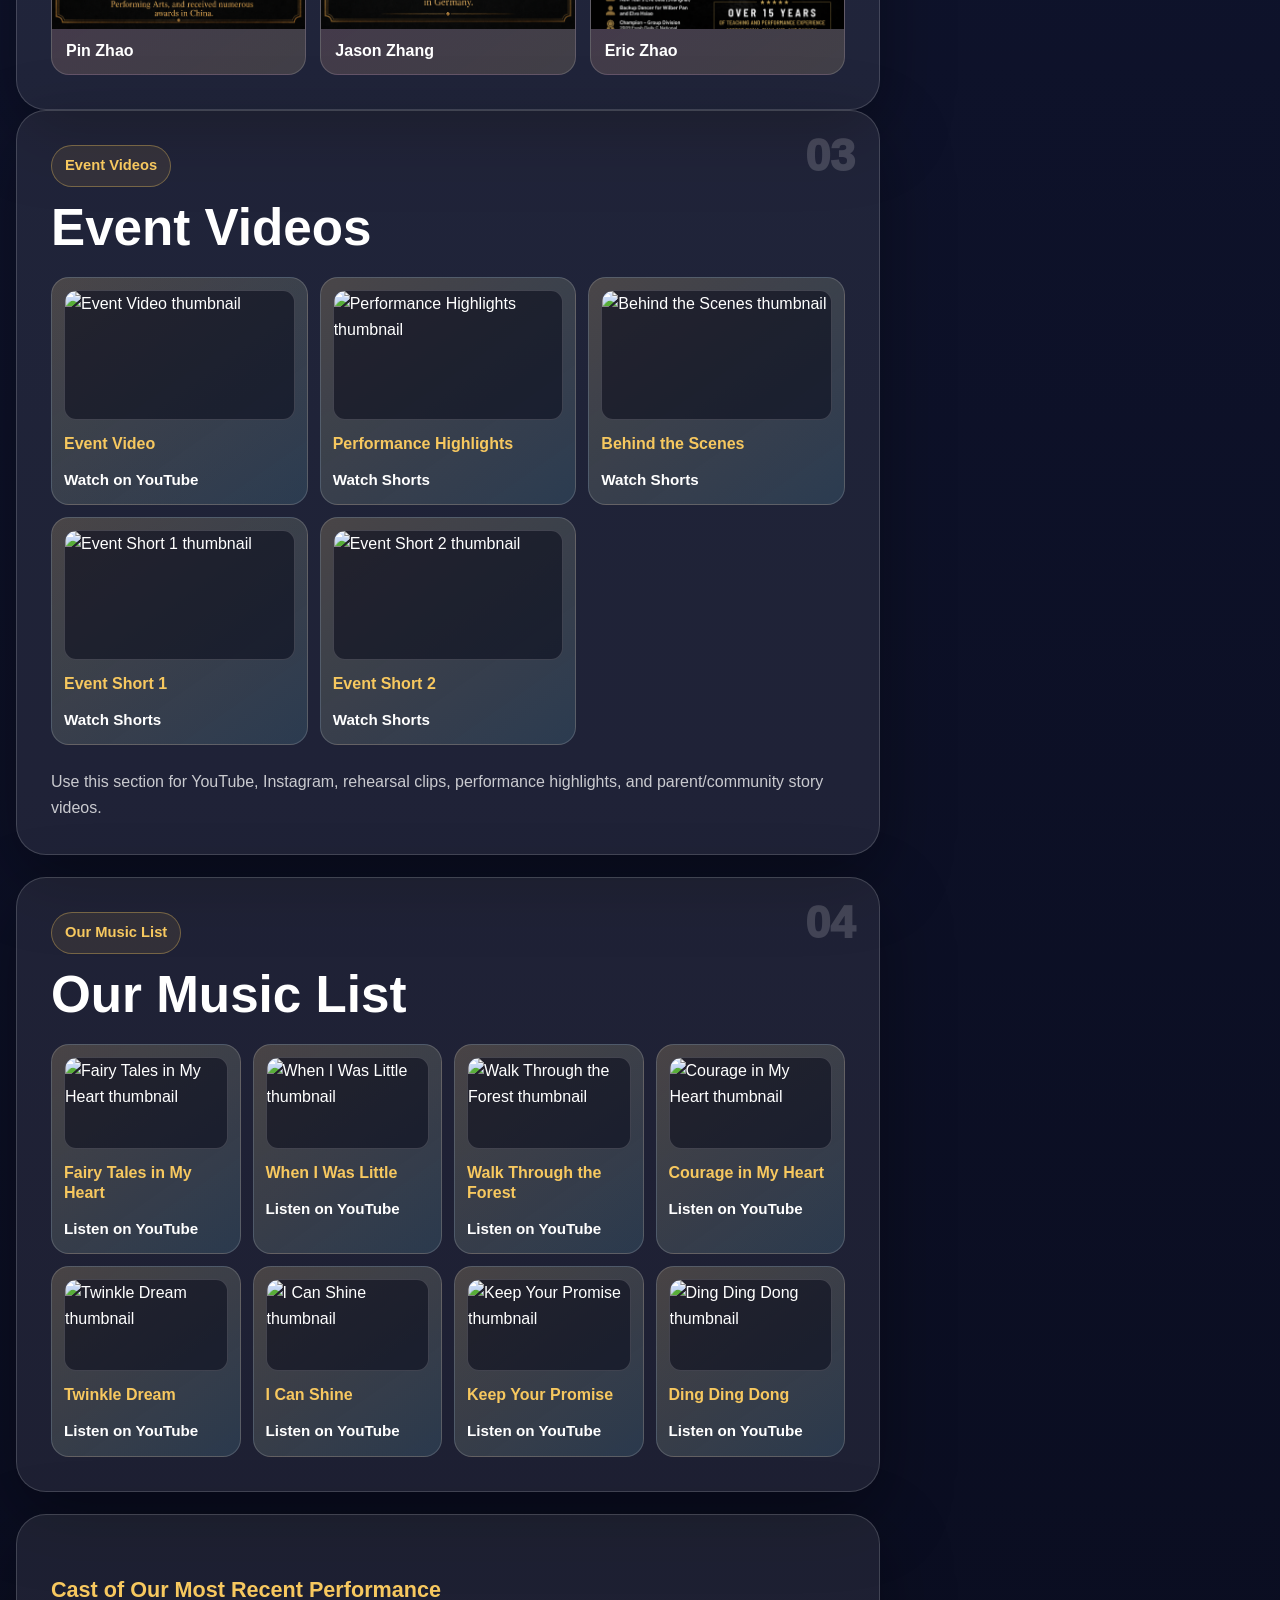
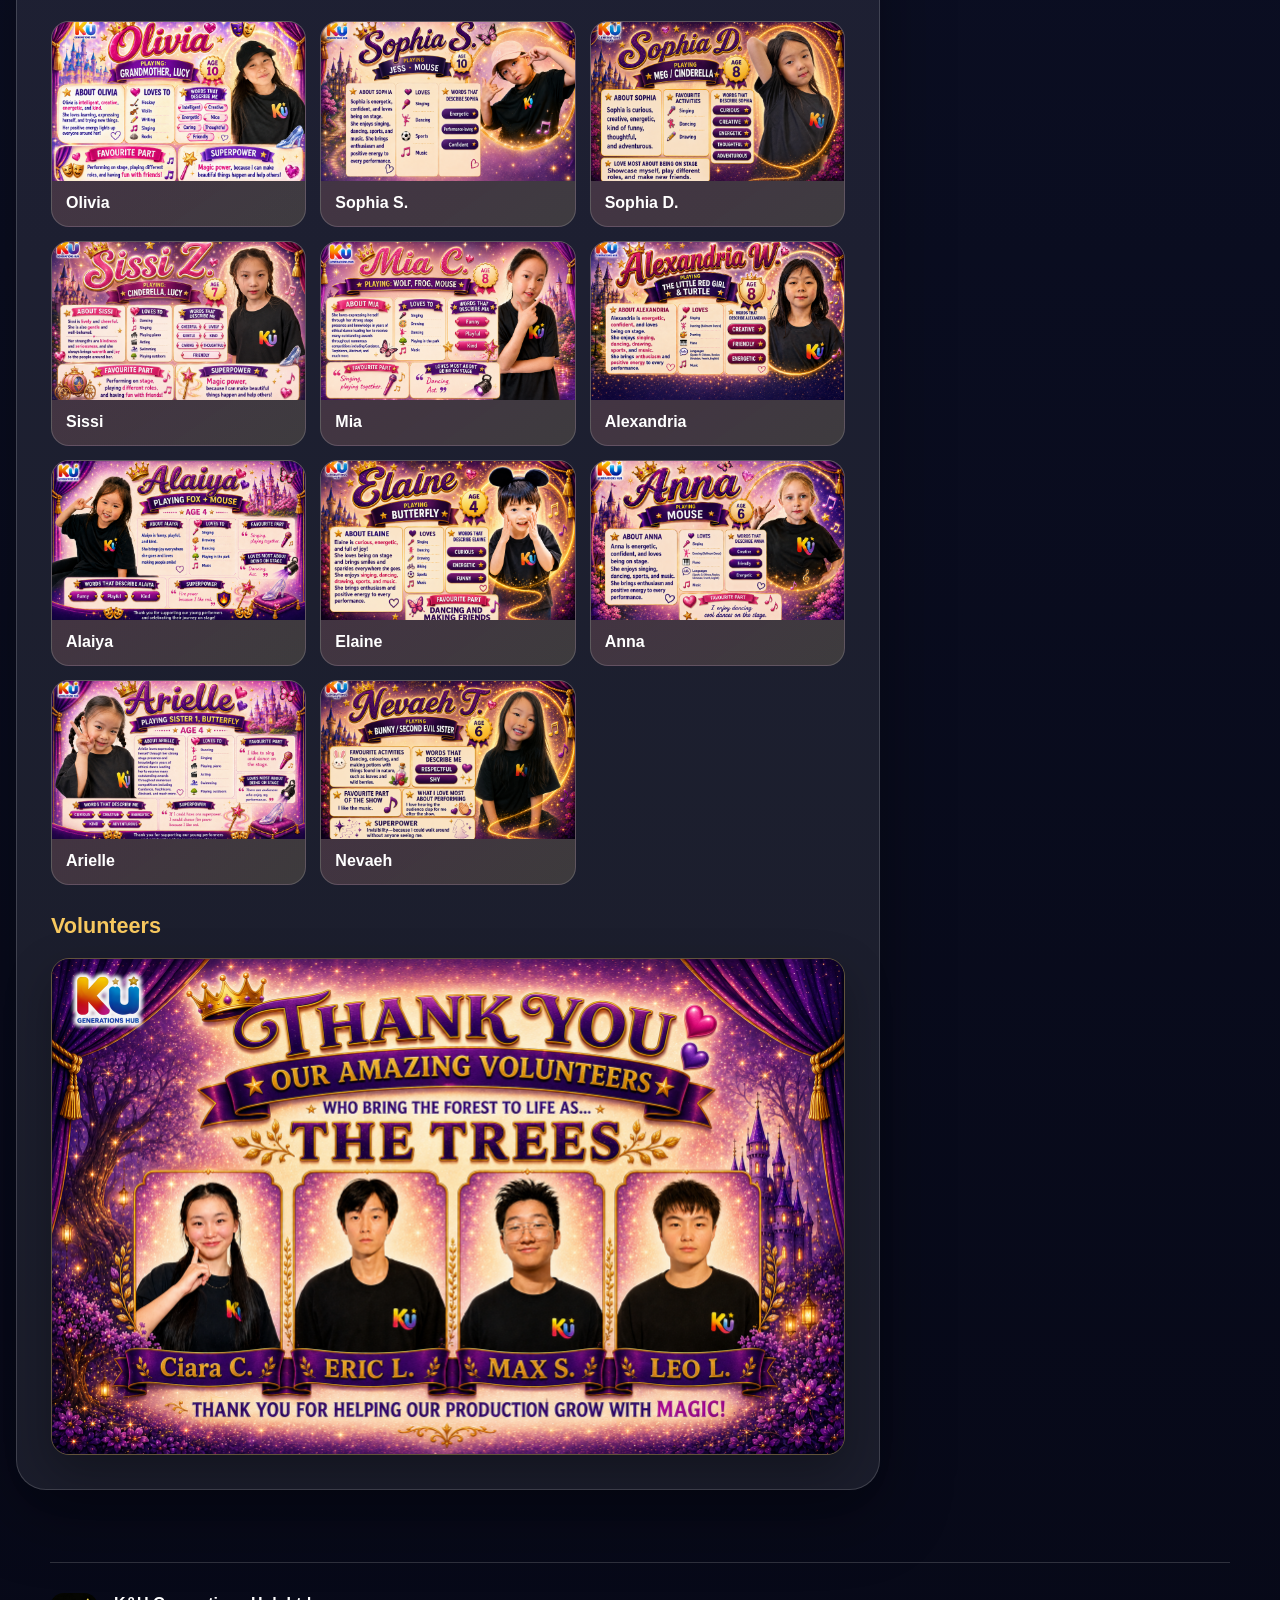
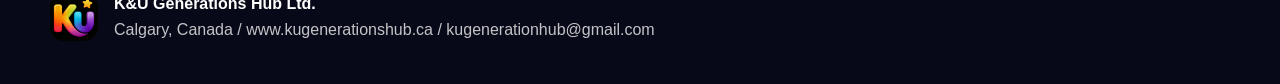
==== commit 2a9feb8a: "Add two event video Shorts" ====
--- a/index.html
+++ b/index.html
@@ -199,6 +199,16 @@
                 <span>Behind the Scenes</span>
                 <strong>Watch Shorts</strong>
               </a>
+              <a class="video-item" href="https://youtube.com/shorts/X7x_KqLYbps?feature=share" target="_blank" rel="noopener" aria-label="Watch event short 1 on YouTube">
+                <img src="https://img.youtube.com/vi/X7x_KqLYbps/hqdefault.jpg" alt="Event Short 1 thumbnail" loading="lazy">
+                <span>Event Short 1</span>
+                <strong>Watch Shorts</strong>
+              </a>
+              <a class="video-item" href="https://youtube.com/shorts/a04YvbnRlEA?feature=share" target="_blank" rel="noopener" aria-label="Watch event short 2 on YouTube">
+                <img src="https://img.youtube.com/vi/a04YvbnRlEA/hqdefault.jpg" alt="Event Short 2 thumbnail" loading="lazy">
+                <span>Event Short 2</span>
+                <strong>Watch Shorts</strong>
+              </a>
             </div>
             <p class="video-note">
               Use this section for YouTube, Instagram, rehearsal clips, performance highlights,
--- a/styles.css
+++ b/styles.css
@@ -659,4 +659,15 @@
   height: auto;
   aspect-ratio: 4 / 5;
   object-fit: contain;
+}
+/* Keep all sponsor ads reachable while the desktop sidebar follows scrolling. */
+@media (min-width: 981px) {
+  .sponsor-sidebar {
+    align-self: start;
+    max-height: calc(100vh - 112px);
+    max-height: calc(100dvh - 112px);
+    overflow-y: auto;
+    scrollbar-width: thin;
+    scrollbar-color: var(--gold) transparent;
+  }
 }
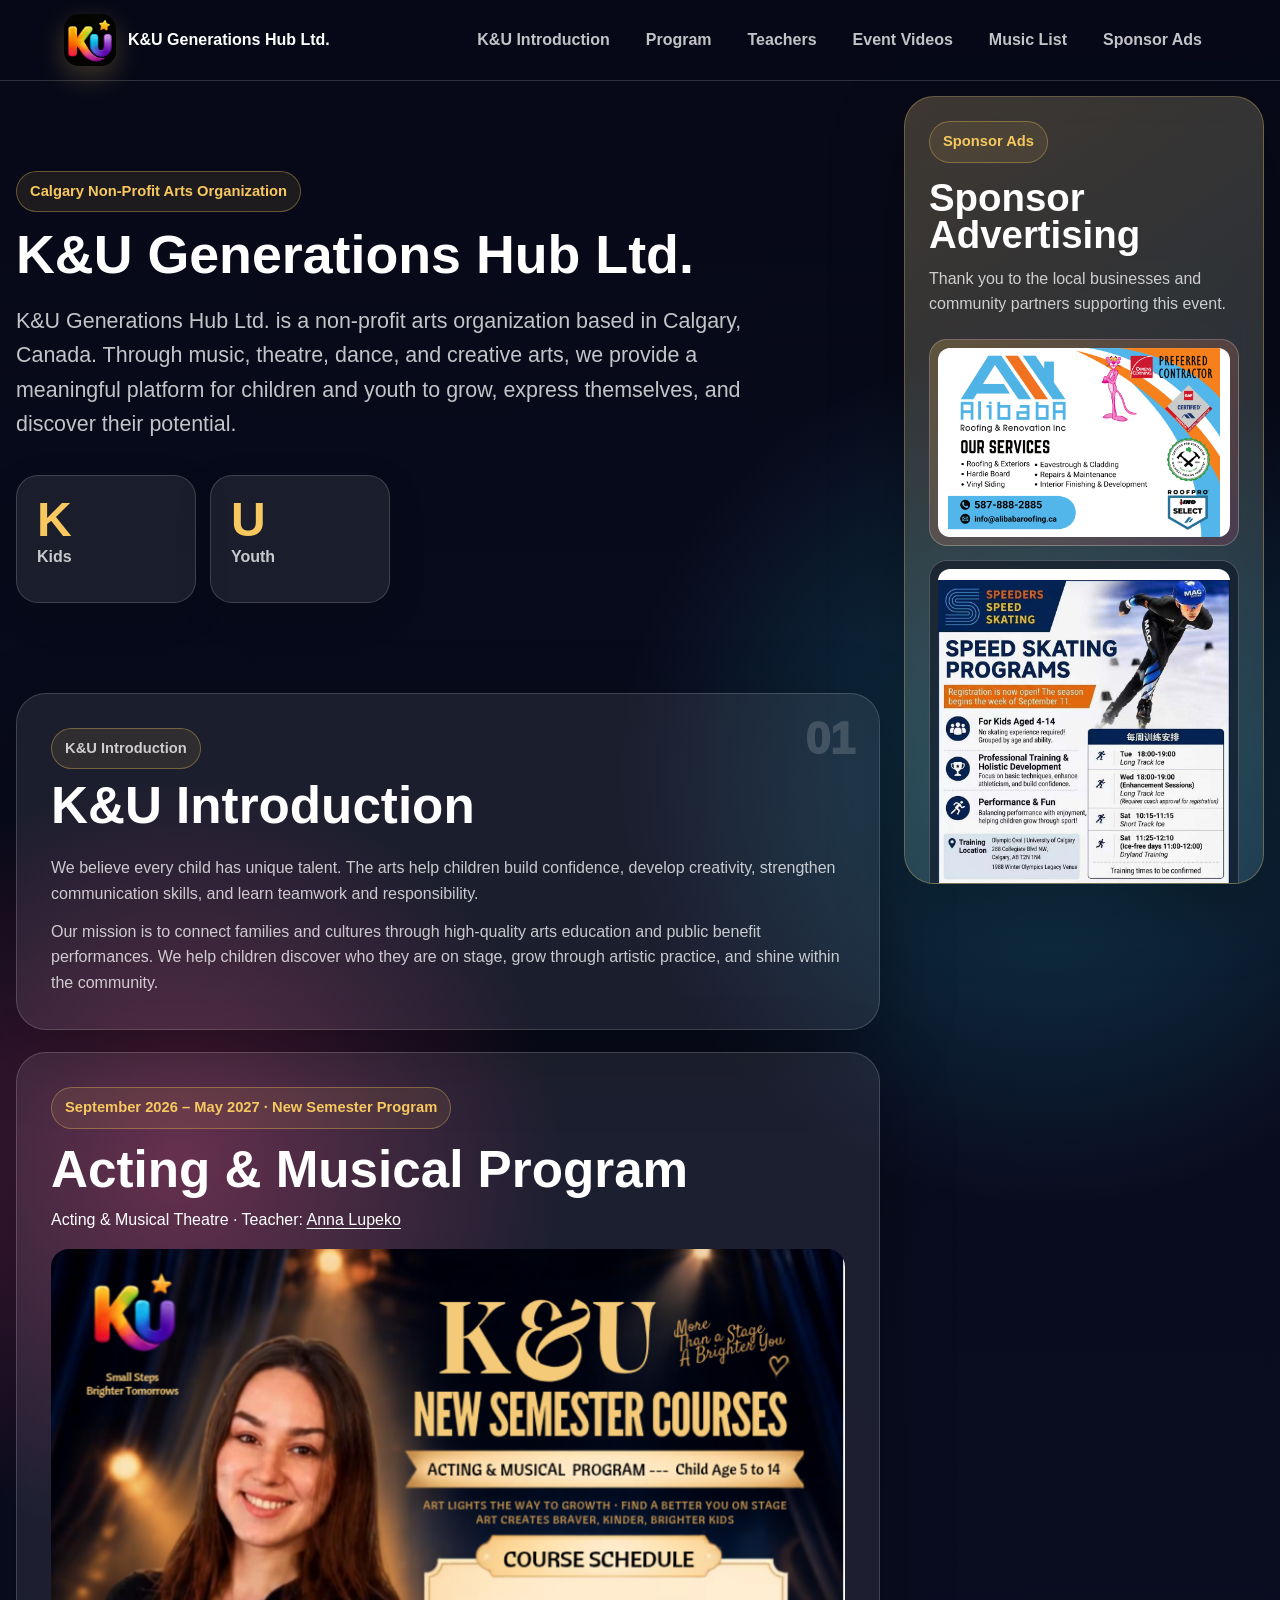
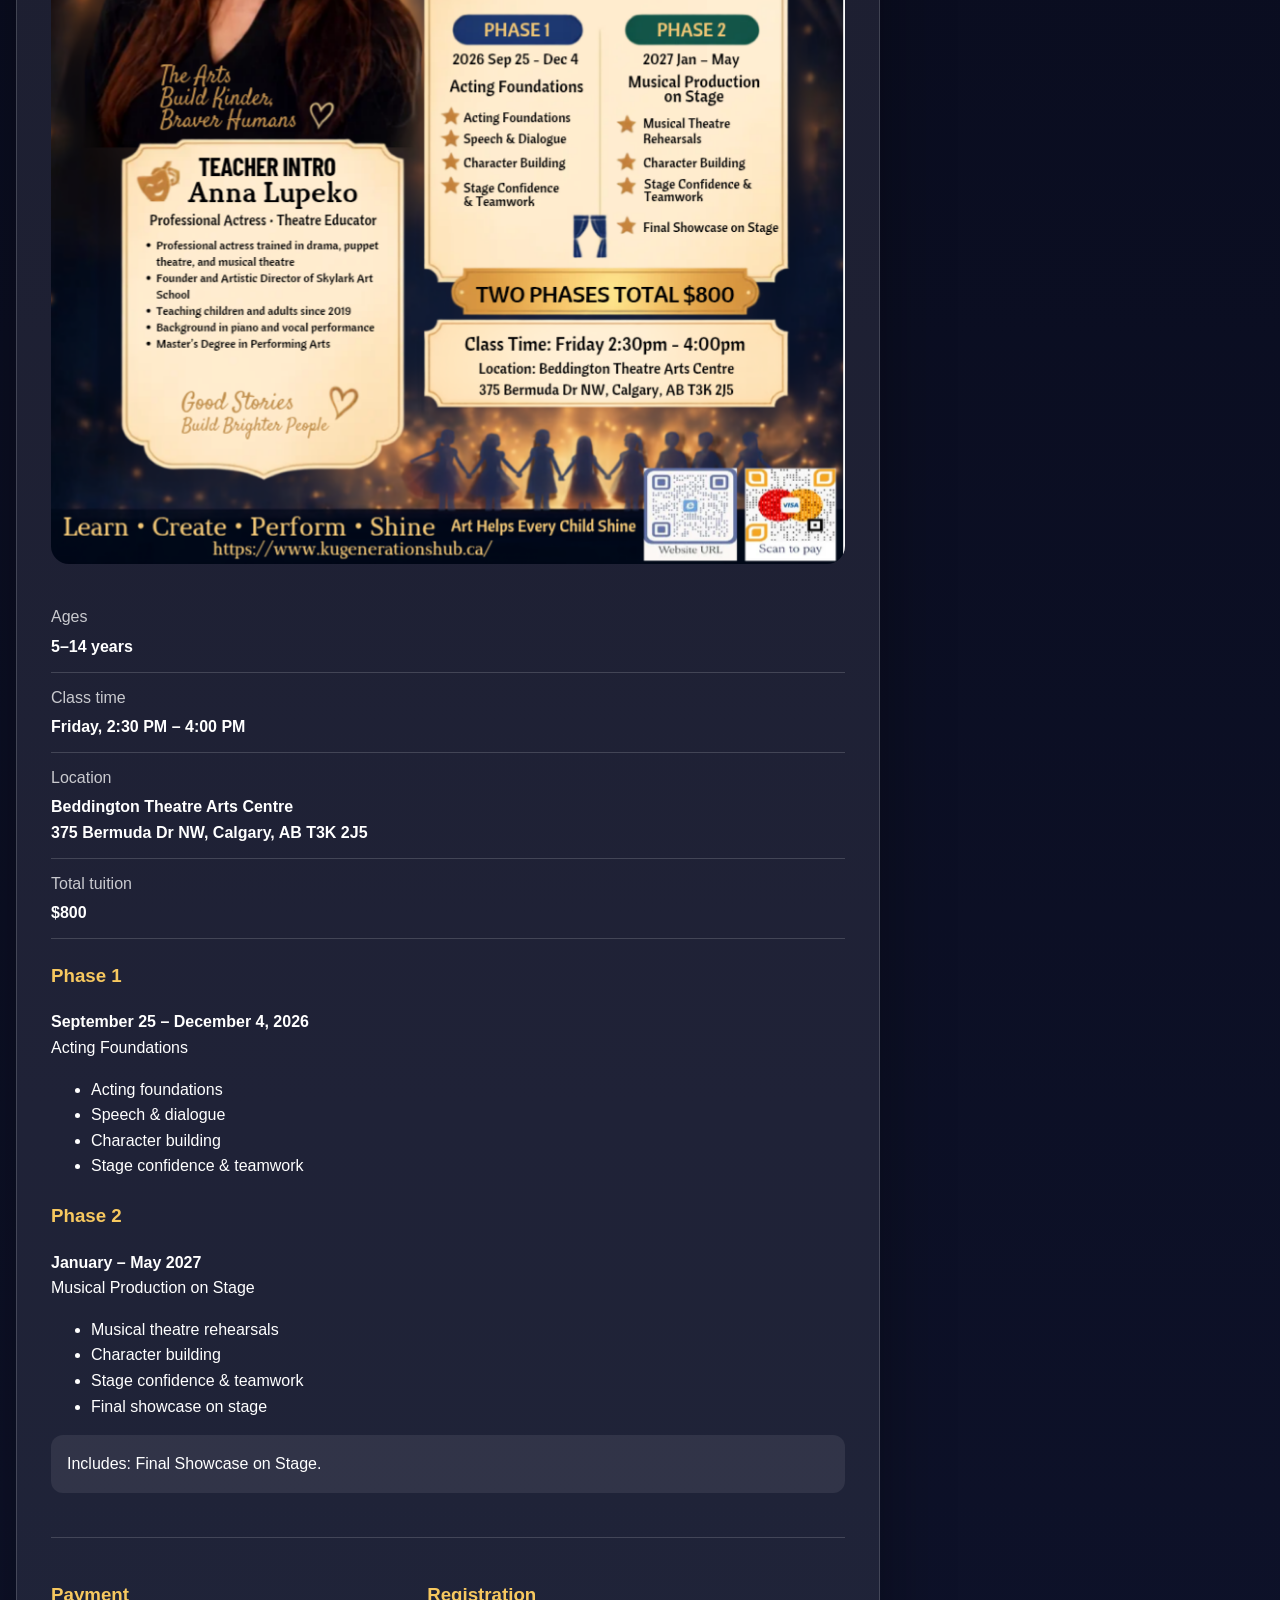
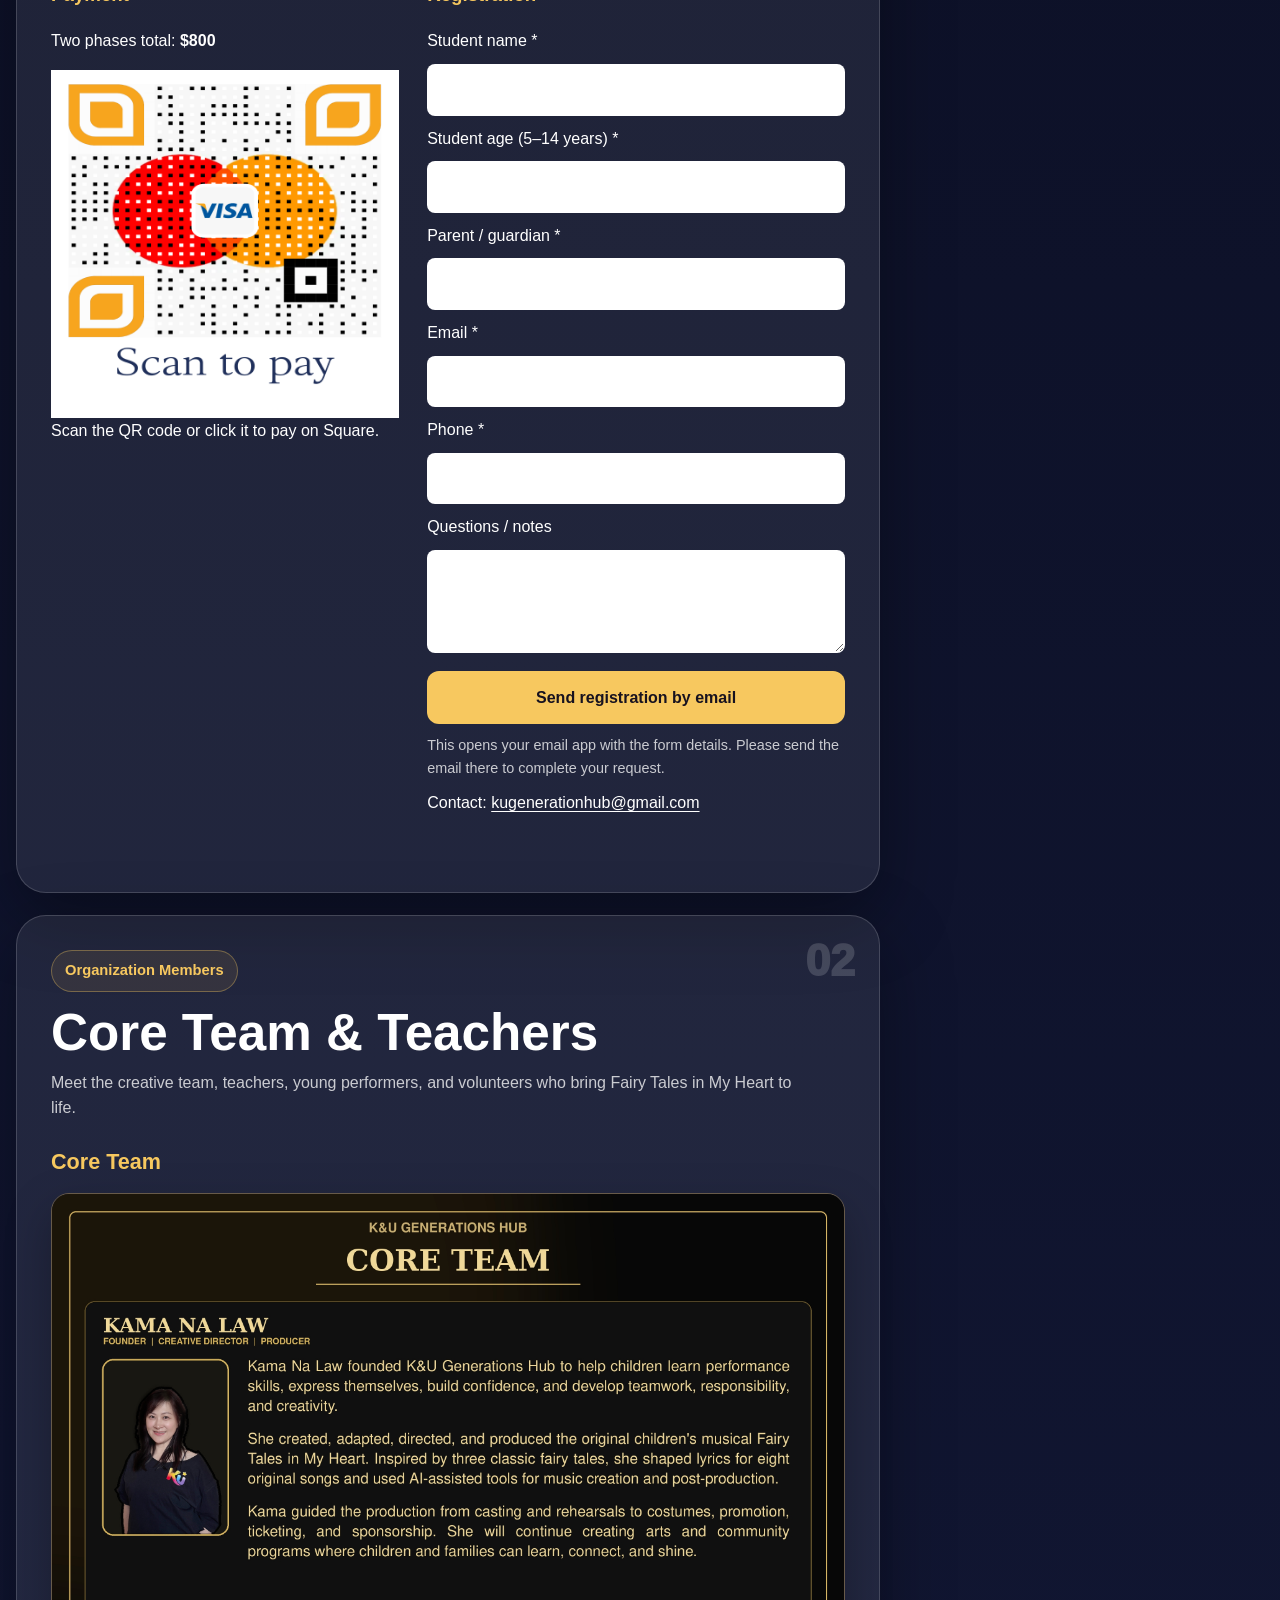
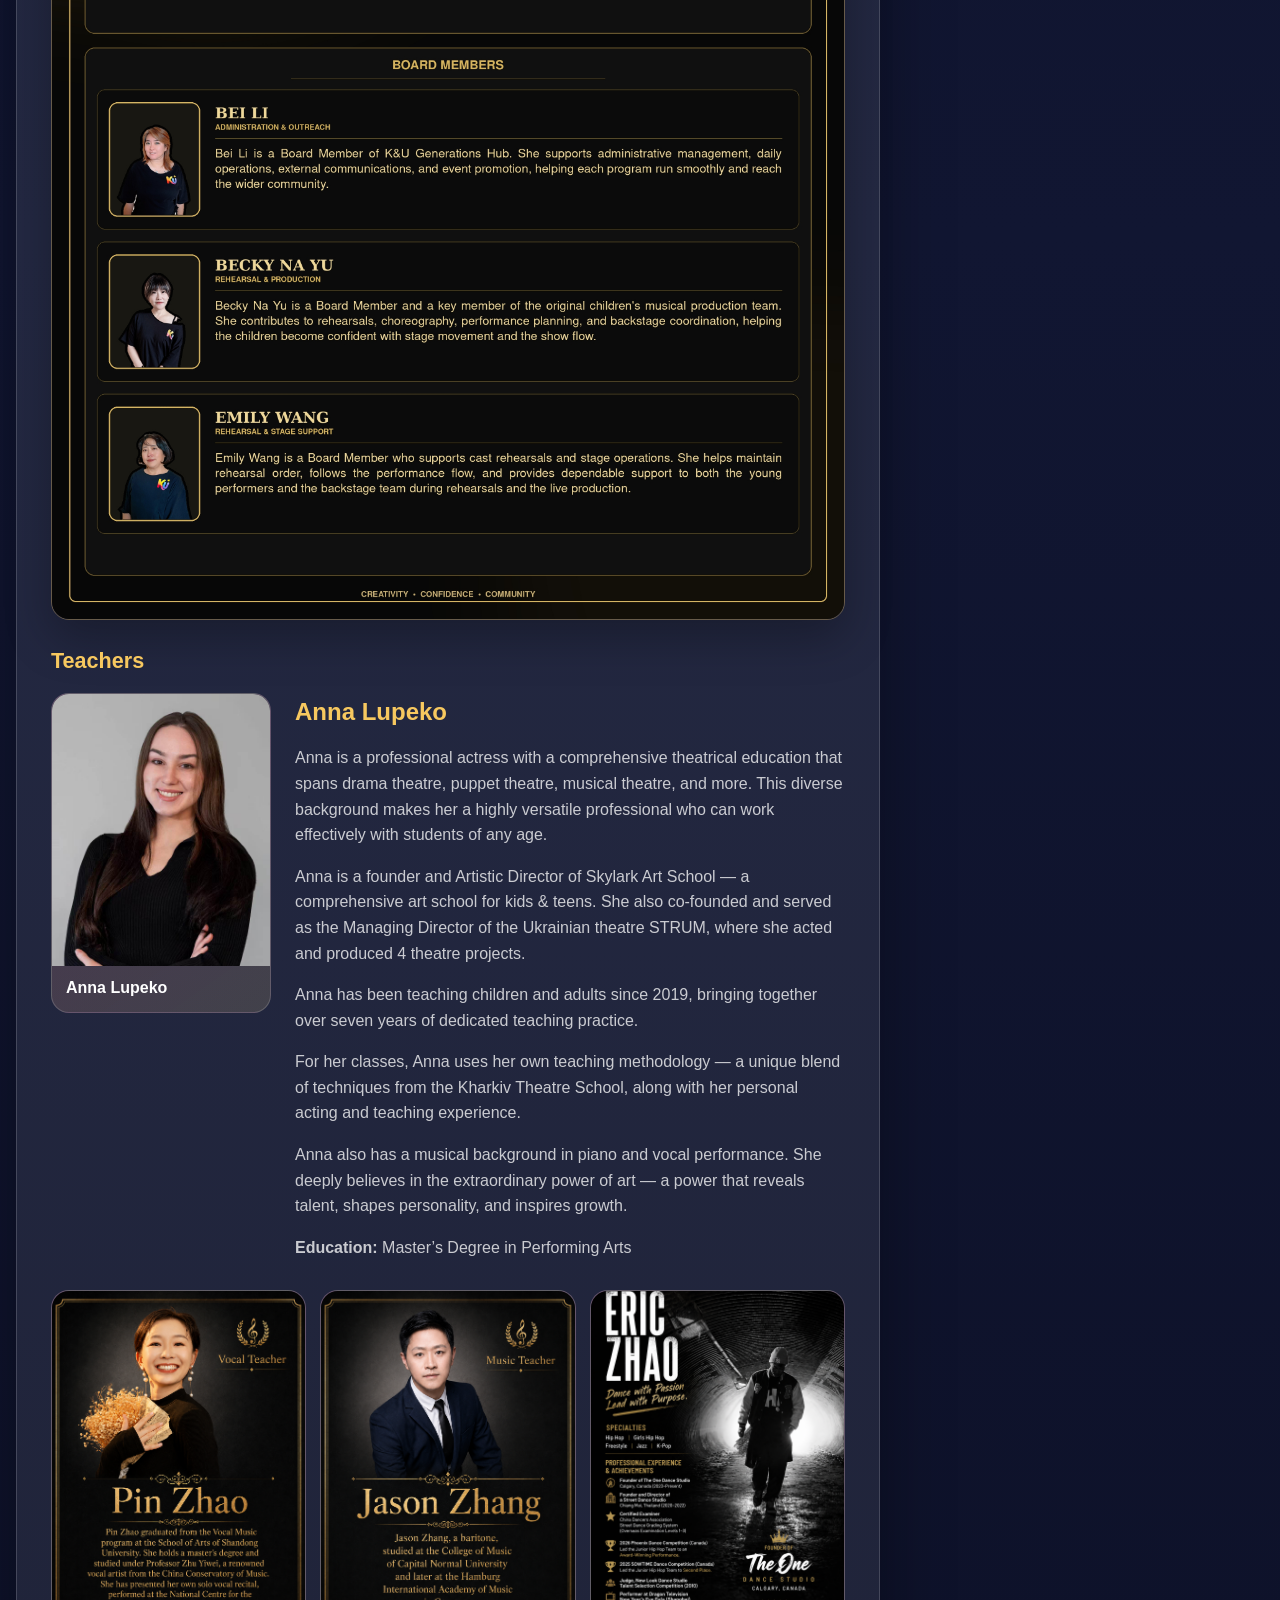
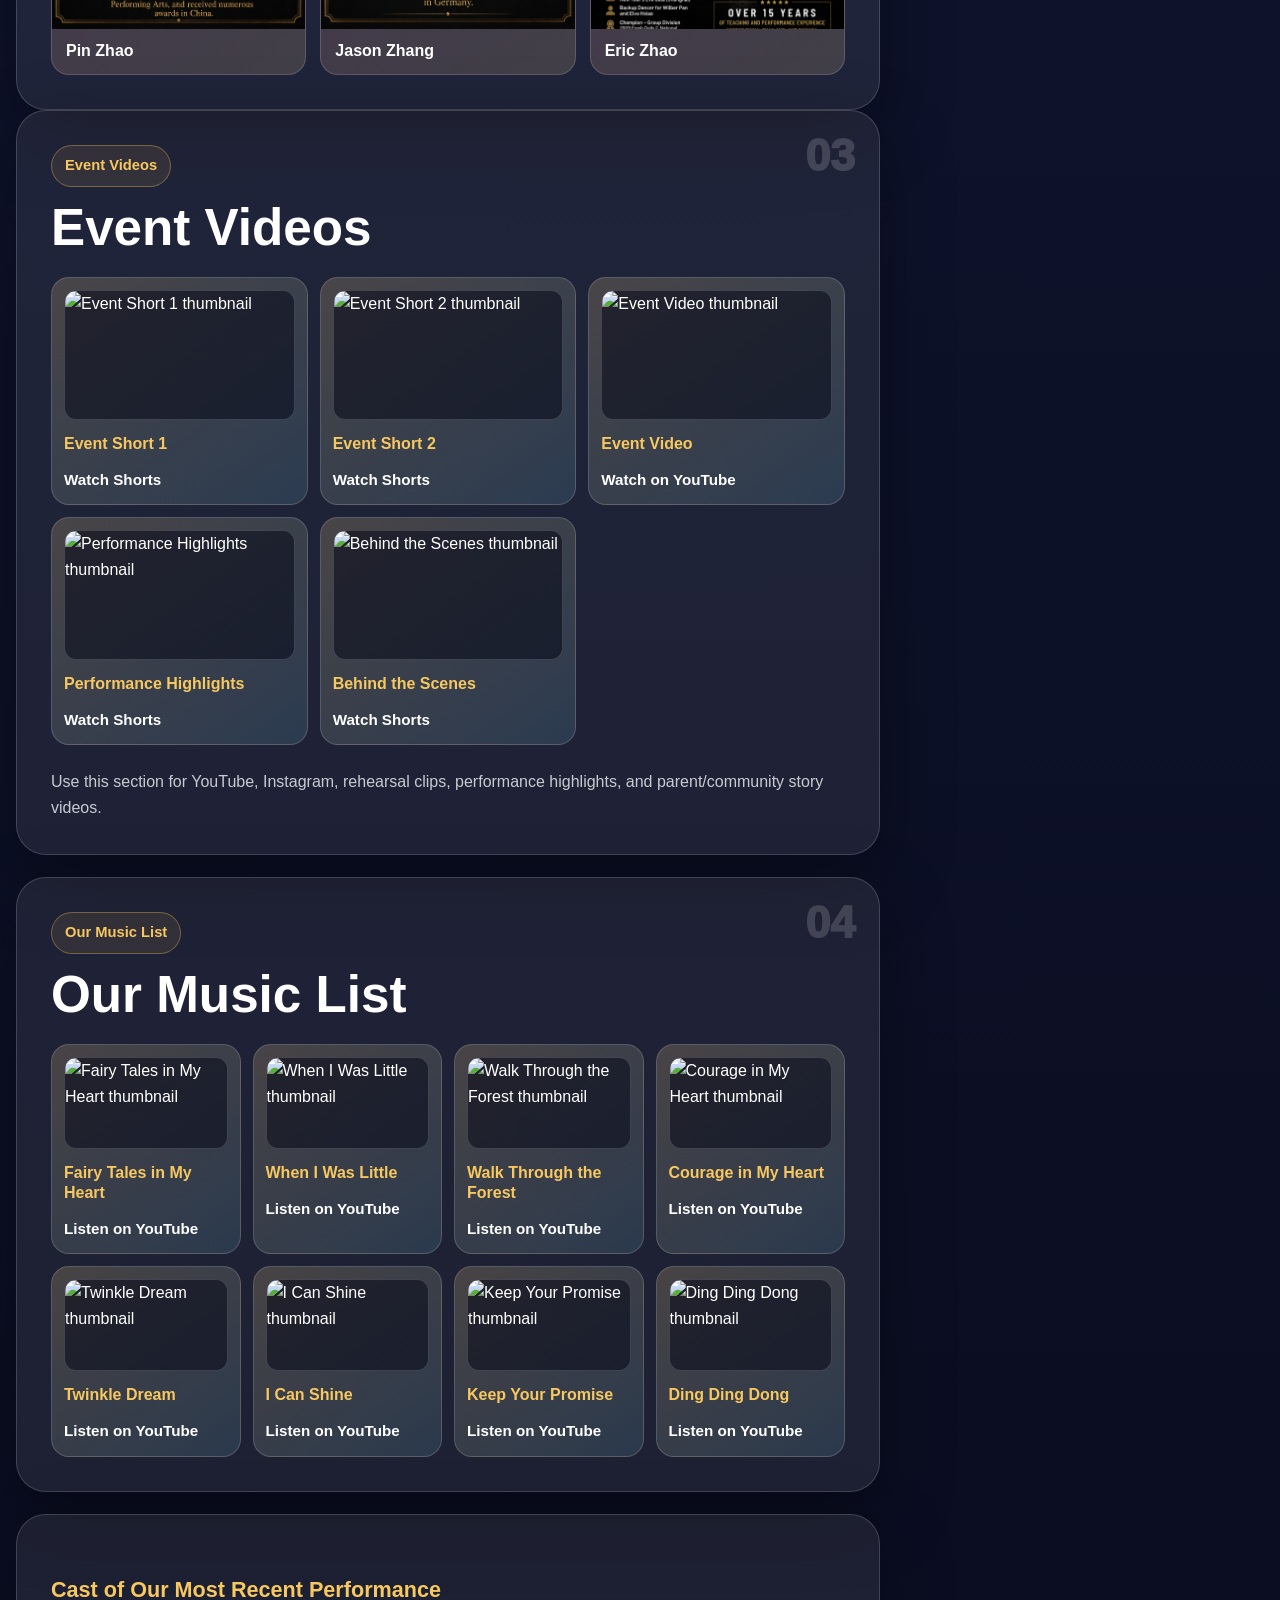
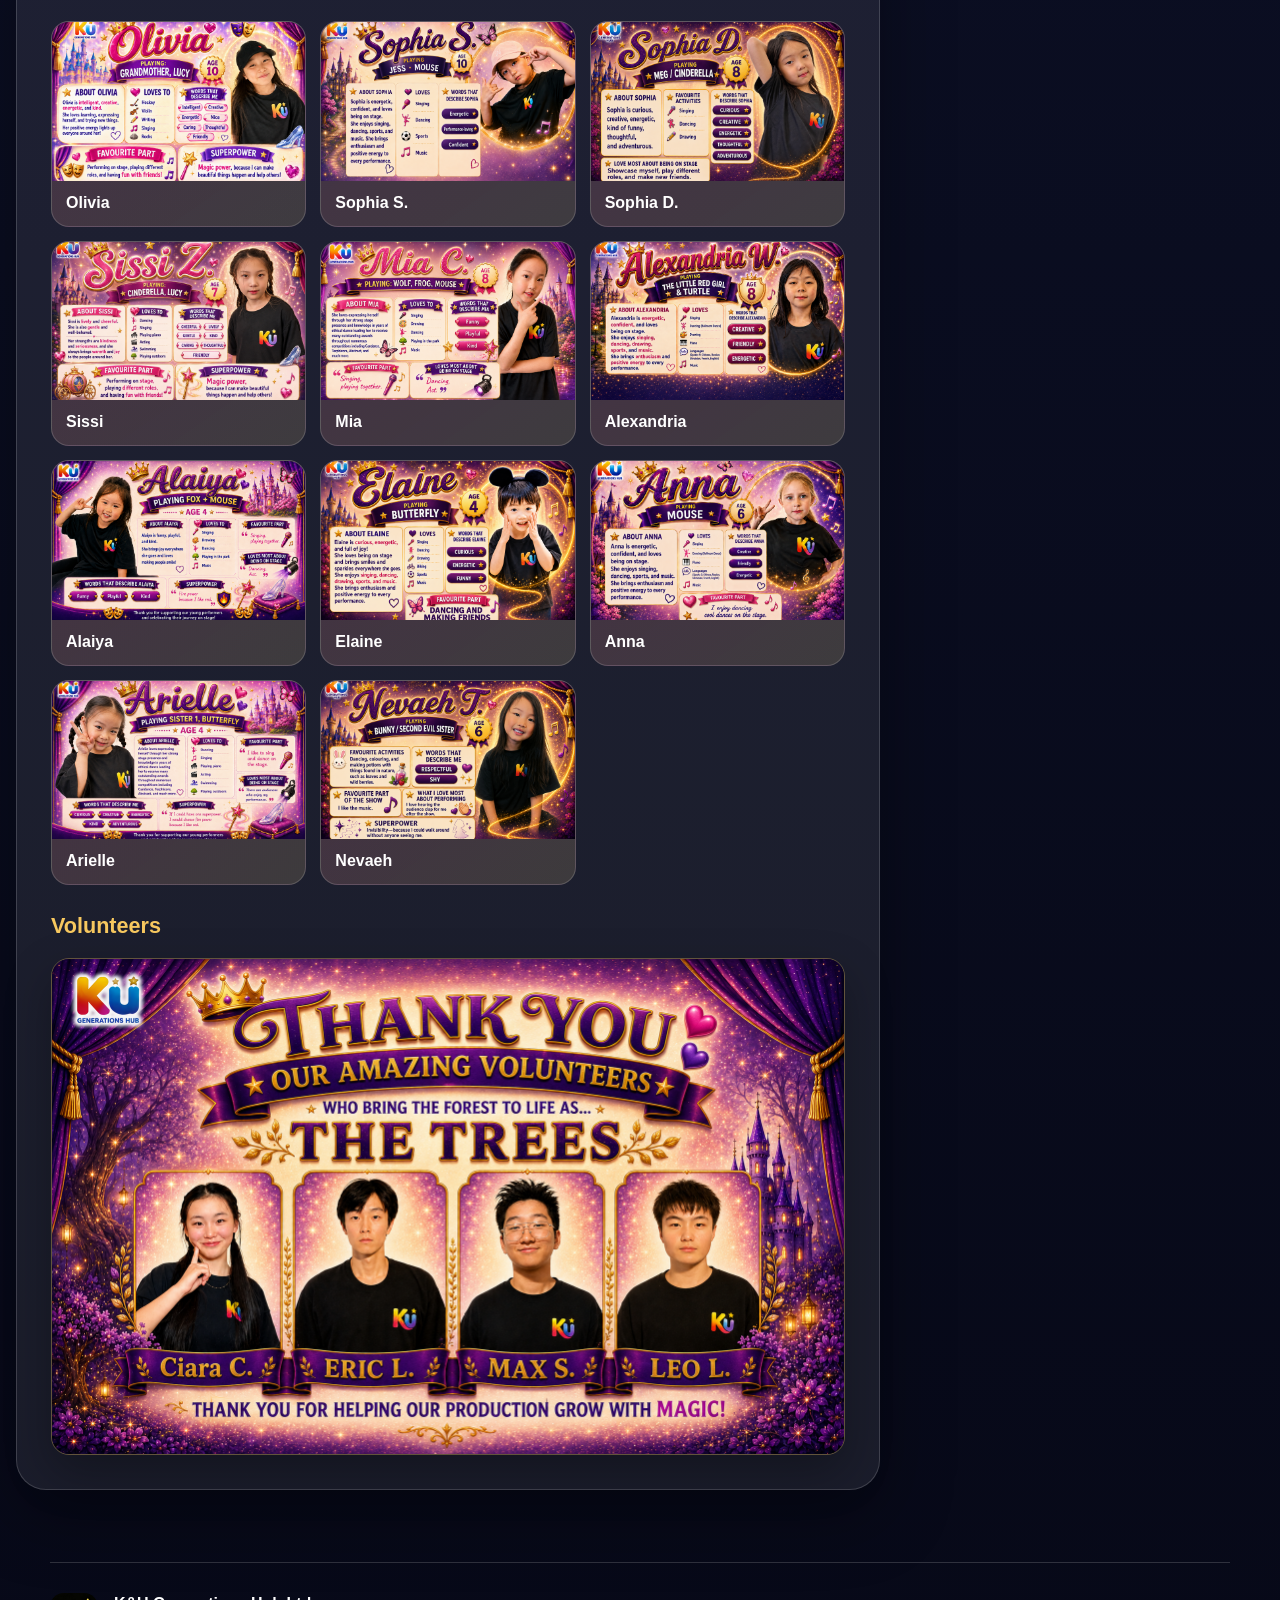
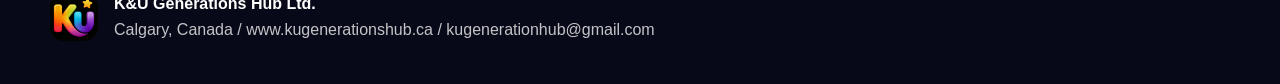
==== commit 9db55db1: "Show latest event videos first" ====
--- a/index.html
+++ b/index.html
@@ -184,6 +184,17 @@
             <p class="eyebrow">Event Videos</p>
             <h2>Event Videos</h2>
             <div class="video-list">
+              <a class="video-item" href="https://youtube.com/shorts/X7x_KqLYbps?feature=share" target="_blank" rel="noopener" aria-label="Watch event short 1 on YouTube">
+                <img src="https://img.youtube.com/vi/X7x_KqLYbps/hqdefault.jpg" alt="Event Short 1 thumbnail" loading="lazy">
+                <span>Event Short 1</span>
+                <strong>Watch Shorts</strong>
+              </a>
+              <a class="video-item" href="https://youtube.com/shorts/a04YvbnRlEA?feature=share" target="_blank" rel="noopener" aria-label="Watch event short 2 on YouTube">
+                <img src="https://img.youtube.com/vi/a04YvbnRlEA/hqdefault.jpg" alt="Event Short 2 thumbnail" loading="lazy">
+                <span>Event Short 2</span>
+                <strong>Watch Shorts</strong>
+              </a>
+
               <a class="video-item" href="https://youtu.be/0PIaN4Xwxjk" target="_blank" rel="noopener" aria-label="Watch event video on YouTube">
                 <img src="https://img.youtube.com/vi/0PIaN4Xwxjk/hqdefault.jpg" alt="Event Video thumbnail">
                 <span>Event Video</span>
@@ -197,16 +208,6 @@
               <a class="video-item" href="https://youtube.com/shorts/JumNSYQNK64?feature=share" target="_blank" rel="noopener" aria-label="Watch behind the scenes video on YouTube Shorts">
                 <img src="https://img.youtube.com/vi/JumNSYQNK64/hqdefault.jpg" alt="Behind the Scenes thumbnail">
                 <span>Behind the Scenes</span>
-                <strong>Watch Shorts</strong>
-              </a>
-              <a class="video-item" href="https://youtube.com/shorts/X7x_KqLYbps?feature=share" target="_blank" rel="noopener" aria-label="Watch event short 1 on YouTube">
-                <img src="https://img.youtube.com/vi/X7x_KqLYbps/hqdefault.jpg" alt="Event Short 1 thumbnail" loading="lazy">
-                <span>Event Short 1</span>
-                <strong>Watch Shorts</strong>
-              </a>
-              <a class="video-item" href="https://youtube.com/shorts/a04YvbnRlEA?feature=share" target="_blank" rel="noopener" aria-label="Watch event short 2 on YouTube">
-                <img src="https://img.youtube.com/vi/a04YvbnRlEA/hqdefault.jpg" alt="Event Short 2 thumbnail" loading="lazy">
-                <span>Event Short 2</span>
                 <strong>Watch Shorts</strong>
               </a>
             </div>
